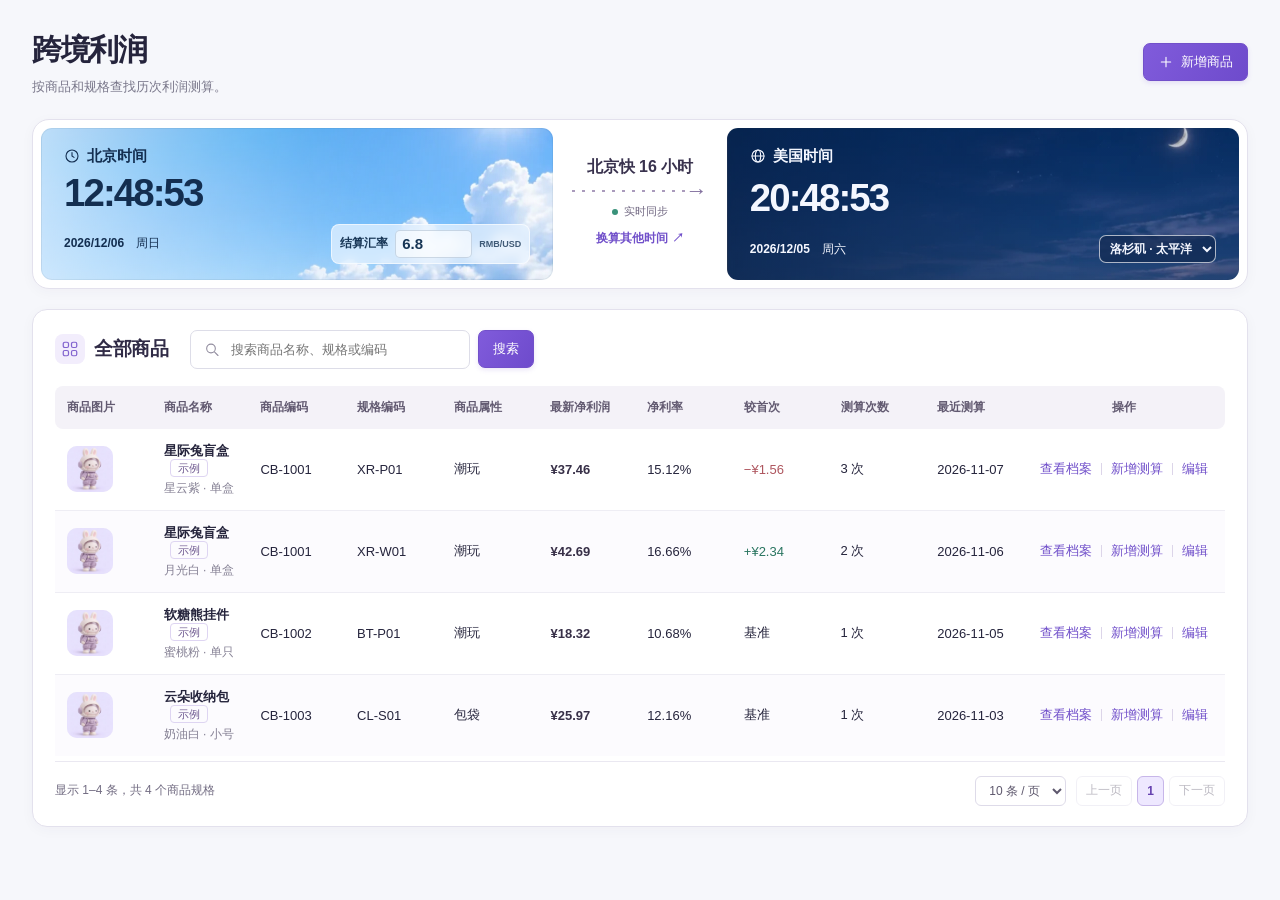
==== cross-border-profit.html @ 3730dce3 "Add cross-border profit workspace under AI operations tools" ====
<!doctype html>
<html lang="zh-CN"><head><meta charset="utf-8"><meta name="viewport" content="width=device-width,initial-scale=1"><title>跨境利润</title><style>
*{box-sizing:border-box}
body{margin:0;background:#f6f7fb;color:#25243c;font:15px "PingFang SC",Arial,sans-serif;-webkit-font-smoothing:antialiased}
h1,h2,h3,p{margin:0}
b,strong,.num,td{font-variant-numeric:tabular-nums}
button{font:inherit;color:inherit}
aside{position:absolute;left:0;top:0;bottom:0;width:204px;border-right:1px solid #e1e3ef;background:linear-gradient(178deg,#fff 50%,#f8f6ff 100%);display:flex;flex-direction:column;padding:30px 16px}
.brand{display:flex;align-items:center;gap:9px;font-size:24px;font-weight:750;letter-spacing:-1px;padding:0 10px}
.star{font-size:35px;line-height:1;color:#805ae9}
.work{margin:12px 12px 42px;color:#77768a;font-size:13px}
.nav{padding:13px 12px;border-radius:8px;display:flex;gap:11px;align-items:center;color:#68677d;margin-bottom:6px}
.active{background:#efebff;color:#6b4dc6;font-weight:600}
.sidefoot{margin-top:auto;padding:14px 10px 0;border-top:1px solid #e3e2ef;font-size:12px;color:#77768a;display:flex;gap:8px;align-items:center}
.i{width:19px;height:19px;fill:none;stroke:currentColor;stroke-width:1.65;stroke-linecap:round;stroke-linejoin:round;flex:none}
.shell{margin-left:204px}
.bar{height:66px;display:flex;align-items:center;justify-content:space-between;background:#fff;border-bottom:1px solid #e4e5ef;padding:0 32px;font-size:13px;color:#737188}
.crumb,.inline,.actions,.section,.market{display:flex;align-items:center;gap:10px}
.crumb .i{width:12px}
.market{color:#605c74}
.market .i{width:16px}
main{padding:28px 32px 32px}
.pagehead{display:flex;align-items:center;justify-content:space-between;margin-bottom:23px}
h1{font-size:30px;letter-spacing:-1.4px;line-height:1.45}
h2{font-size:19px;letter-spacing:-.5px}
h3{font-size:15px}
.sub,.muted{color:#79778a;font-size:13px}
.sub{margin-top:6px}
.btn{background:#fff;border:1px solid #dfdeea;border-radius:7px;padding:9px 14px;font-size:13px;font-weight:550;display:inline-flex;align-items:center;justify-content:center;gap:7px;white-space:nowrap}
.btn.p{background:#7453d6;border-color:#7453d6;color:white}
.btn .i{width:16px;height:16px}
.panel{background:white;border:1px solid #e1e2ed;border-radius:13px;padding:20px 22px;margin-bottom:16px}
.section{justify-content:space-between;margin-bottom:17px}
.section h2 .i{color:#8264cf;width:18px;height:18px}
.section h2{display:flex;align-items:center;gap:9px}
.split{display:grid;grid-template-columns:minmax(0,1.65fr) minmax(0,1fr);gap:18px;align-items:start}
.fields{display:grid;grid-template-columns:repeat(3,minmax(0,1fr));gap:13px 14px}
.fields.two{grid-template-columns:repeat(2,minmax(0,1fr))}
.field label{display:block;font-size:12px;color:#706c80;margin-bottom:5px}
.input{height:35px;background:#fff;border:1px solid #dbdce8;border-radius:6px;display:flex;justify-content:space-between;align-items:center;padding:0 10px;font-size:13px;color:#323045}
.input em{font-size:11px;font-style:normal;color:#898599}
.field.focus .input{border:1.5px solid #9367e7;background:#fbf9ff}
.input .i{width:12px}
.hint{font-size:12px;color:#777286;line-height:1.6}
.ribbon{background:#f4f1ff;border-radius:7px;padding:10px 12px;margin-top:14px;display:flex;align-items:center;justify-content:space-between;gap:8px;color:#5c4b8d;font-size:12px}
.link{color:#6d4bc2;font-weight:550}
.hero{background:linear-gradient(110deg,#eee9fe,#f8f6ff 78%);border:1px solid #e3dbfb;border-radius:13px;padding:21px 23px}
.hero .num{font-size:39px;letter-spacing:-1.8px;font-weight:650;color:#4b3775;margin:6px 0}
.hero small{color:#6d627d}
.row{display:flex;justify-content:space-between;align-items:center;font-size:13px;padding:7px 0;gap:10px}
.row span:first-child{color:#716d83}
.hr{height:1px;background:#e7e5ee;margin:9px 0}
.tag{display:inline-block;padding:3px 8px;border-radius:5px;background:#f1edff;font-size:11px;color:#7556b7;font-weight:550}
.pos{color:#28745f}
.neg{color:#ae555e}
.wide{width:100%;margin-top:15px}
.cards{display:grid;grid-template-columns:repeat(4,1fr);border:1px solid #dedfea;border-radius:12px;background:white;margin-bottom:18px;padding:18px 3px}
.metric{padding:0 20px;border-right:1px solid #e7e6ee}
.metric:last-child{border:0}
.metric small{color:#706e83}
.metric b{display:block;font-size:27px;line-height:1.45;letter-spacing:-1px}
.metric span{display:block;font-size:12px;color:#858096}
.thumb{width:58px;height:58px;border-radius:10px;object-fit:cover}
.cover{width:178px;height:150px;object-fit:cover;object-position:50% 47%;border-radius:10px}
.identity{display:flex;align-items:center;gap:14px}
.strip{background:linear-gradient(108deg,#ede7fc,#f7f5ff 70%);border:1px solid #e3dcf3;border-radius:13px;padding:16px;display:flex;gap:24px;align-items:center;margin-bottom:20px}
.strip h2{font-size:25px;margin:6px 0}
.strip .stat{margin-left:auto;display:flex;align-items:center;gap:32px;padding-right:24px}
.strip .stat b{font-size:27px;display:block;margin-top:4px}
.strip .stat small{color:#766c85}
.search{border:1px solid #dddde8;background:#fff;border-radius:7px;padding:9px 13px;display:flex;gap:9px;align-items:center;color:#928d9f;font-size:13px;min-width:310px}
.search .i{width:16px}
.table{width:100%;border-collapse:collapse;text-align:left;font-size:13px}
.table th{font-size:12px;color:#79758a;font-weight:550;background:#f6f6fa}
.table th,.table td{padding:12px 10px;white-space:nowrap}
.table td{border-bottom:1px solid #eeedf4}
.table tr:last-child td{border:0}
.table td small{display:block;font-size:11px;color:#858094;margin-top:3px}
.table .selected{background:#fbf9ff}
.between{display:flex;justify-content:space-between;align-items:center}
.small-icon{border-radius:7px;background:#eee9fb;color:#7b64b0;display:flex;align-items:center;justify-content:center;width:34px;height:34px}
.chartwrap{position:relative}
.trendsvg{display:block;width:100%;height:145px}
.flat{padding:13px 0;border-bottom:1px solid #ecebf2;font-size:13px;display:flex;justify-content:space-between;align-items:center}
.flat:last-child{border:0}
.mini th,.mini td{padding:9px 7px;text-align:right}
.mini th:first-child,.mini td:first-child{text-align:left}
.costs{display:flex;gap:10px;align-items:center;margin-top:15px}
.costs b{font-size:19px}
.quote{margin-top:14px;color:#736e82;font-size:12px;line-height:1.7}
.tot{font-size:15px;color:#6247a0;font-weight:650}
.twocol{display:grid;grid-template-columns:1fr 1fr;gap:22px}
.twocol>div+div{border-left:1px solid #e8e7f1;padding-left:21px}
.line{display:flex;gap:10px;align-items:center}
.line .i{width:14px}
.footline{margin-top:12px;font-size:12px;color:#837d91}
.record{color:#6d4ac2;font-weight:600}
.titlemeta{font-size:13px;color:#777286;line-height:1.6}
.num{font-family:Arial,"PingFang SC",sans-serif}

:root{--purple:#7150ca;--line:#e3e2ed}body{min-height:100vh}aside{position:fixed;z-index:2}.nav{border:0;text-align:left;background:transparent}.nav.active{background:#efebff}.nav,.btn,.link,summary,select{cursor:pointer}button:focus-visible,a:focus-visible,summary:focus-visible,input:focus-visible,select:focus-visible{outline:3px solid #baa2f0;outline-offset:2px}.btn:hover,.nav:hover{filter:brightness(.97)}.btn:disabled{opacity:.55;cursor:default}.link{background:transparent;border:0;padding:3px 0;font:inherit;color:var(--purple);text-align:left}.link:hover{text-decoration:underline}.focusring{border-color:#9273de!important}.ribbon{flex-wrap:wrap}.ribbon .actions{gap:12px}.input{padding:0 9px;min-width:0}.input input,.input select,.search input{display:block;background:transparent;border:none;font:inherit;color:inherit;outline:none!important;width:100%;min-width:0}.input input,.input select{height:100%}.input:focus-within,.search:focus-within{border-color:#8b66d6;box-shadow:0 0 0 2px #ede6fb}.input em{white-space:nowrap}.input input[type=number]{appearance:textfield}.input input::-webkit-inner-spin-button{appearance:none}.input.readonly{background:#f6f5fa}.field label{font-weight:500}.fields{row-gap:15px}.search{min-width:280px}.search input{color:#302d45}.hero .num{overflow-wrap:anywhere}.tablewrap{overflow:auto}.chip{font-size:11px;padding:2px 7px;border:1px solid #ded5f2;color:#705b91;border-radius:4px;margin-left:6px}.changed{color:#7650bf;font-size:12px}.caps{margin:12px 0 6px;font-size:13px;color:#686476;font-weight:650}.cardfoot{margin:14px 0 0}.error{color:#ad4252}.good{color:#28745f}.searchline{display:flex;align-items:center;gap:8px}.empty{text-align:center;padding:36px 10px;color:#837e91}.right{position:sticky;top:14px}.pricehero{margin-bottom:15px}.strip .plaincover,.fallback{width:130px;height:126px;display:grid;place-items:center;color:#8062bf;background:#ebe6fa;border-radius:9px}.fallback .i{width:52px;height:52px}.strip .cover{width:154px;height:136px}.thumb.fallback{width:55px;height:55px}.thumb.fallback .i{width:28px;height:28px}.metric b{overflow-wrap:anywhere}.marg{margin-top:10px}.details{margin-top:10px}.details summary{font-size:13px;font-weight:600;padding:8px 0}.details[open] summary{margin-bottom:5px}.pair{font-size:12px;color:#817c90}.notice{padding:10px 12px;background:#fff7ed;border-radius:6px;font-size:12px;color:#885a26;margin:8px 0}.hero .tag{background:#e7dff7}.history-change{white-space:normal!important;max-width:260px;line-height:1.6}.meta{font-size:12px;color:#7a7489}.breakval{overflow-wrap:anywhere;min-width:0}.row b{text-align:right}.split>div{min-width:0}.identity,.pagehead>div{min-width:0}.identity h1,h2{overflow-wrap:anywhere}.cover{object-position:50% 52%}.section .hint{text-align:right}#toast{position:fixed;z-index:8;bottom:24px;left:50%;transform:translateX(-50%);background:#322b46;color:white;padding:11px 18px;border-radius:8px;max-width:90vw;box-shadow:0 4px 18px #30244120}#toast:empty{display:none}dialog{border:1px solid var(--line);border-radius:14px;padding:24px;max-width:min(580px,94vw);width:580px;color:inherit}dialog::backdrop{background:#29243651}.clocks{display:grid;grid-template-columns:1fr 1fr;gap:10px}.clocks article{padding:15px;background:#f5f1ff;border-radius:8px}.clocks strong{display:block;font-size:21px;margin:6px 0}.timeinput{width:100%;padding:8px;border:1px solid var(--line);border-radius:6px;margin:6px 0;color:inherit;font:inherit}.nowrap{white-space:nowrap}.wide{white-space:normal}.hr{flex:none}.listnote{margin-bottom:6px}.strip .link{margin-top:10px}.stack{display:grid;gap:8px}.table small{white-space:normal}.compare th,.compare td{text-align:right}.compare th:first-child,.compare td:first-child{text-align:left}.compare td{font-size:12px}.table .rowname{white-space:normal;max-width:210px}.graph{overflow-x:auto}.graph svg{width:100%;height:156px;display:block}.toolbar{display:flex;align-items:center;justify-content:space-between;gap:8px}.mutedbtn{background:none;border:0;color:#766b8f;font:inherit;cursor:pointer}.refdesc{font-size:12px;color:#726c80;margin:10px 0}.error:empty,.footline:empty{display:none}
@media(max-width:1150px){aside{width:175px}.shell{margin-left:175px}main{padding:24px 20px}.bar{padding:0 20px}.split{grid-template-columns:minmax(0,1.4fr) minmax(0,1fr)}.panel{padding:16px}.strip .stat{gap:16px;padding-right:3px}.table th,.table td{padding:10px 8px}}
@media(max-width:900px){aside{width:auto;position:static;flex-direction:row;align-items:center;padding:7px 15px;border-right:0;border-bottom:1px solid var(--line);background:white}.brand{font-size:18px;padding:0 8px 0 0}.star{font-size:25px}.work,.sidefoot{display:none}.nav{font-size:13px;margin:0;padding:8px}.shell{margin:0}.bar{height:42px}.split{grid-template-columns:1.3fr 1fr}.strip .stat{gap:14px}.right{position:static}.fields{grid-template-columns:repeat(2,minmax(0,1fr))}.twocol{grid-template-columns:1fr;gap:5px}.twocol>div+div{border:0;padding:0}}
@media(max-width:680px){main{padding:16px 12px}.bar{padding:0 12px}.market{font-size:11px}.pagehead{align-items:flex-start;gap:10px;flex-wrap:wrap;margin-bottom:14px}h1{font-size:24px}h2{font-size:16px}.split{display:flex;flex-direction:column;gap:0}.split>div{width:100%}.panel,.hero{padding:15px}.cards{grid-template-columns:1fr 1fr;row-gap:12px}.metric:nth-child(2){border:0}.metric{padding:0 12px}.metric b{font-size:22px}.strip{padding:12px;gap:10px;flex-wrap:wrap}.strip .cover,.strip .fallback{width:80px;height:80px}.strip .stat{margin:0 0 0 auto;gap:10px}.strip .stat b{font-size:18px}.section{flex-wrap:wrap}.search{min-width:0;width:100%}.actions{flex-wrap:wrap}.clocks{grid-template-columns:1fr}.crumb{font-size:11px;gap:4px}.tablewrap{max-width:100%}.thumb{width:46px;height:46px}.tag{font-size:10px}.section .hint{text-align:left}.twocol{gap:9px}.panel{margin-bottom:12px}.right{margin-top:3px}.hero .num{font-size:33px}}
.archive-clocks{margin:0 0 20px}
.clock-band{display:grid;grid-template-columns:minmax(0,1fr) clamp(136px,12vw,198px) minmax(0,1fr);align-items:stretch;gap:10px}
.city-clock{color:#132e50;background-color:#b9daf4;background-image:linear-gradient(95deg,#eaf5ffce 0%,#eaf5ff45 60%,transparent 100%),var(--scene);background-position:center 62%;background-size:cover;border-radius:14px;min-width:0;min-height:150px;padding:19px 23px 16px;display:flex;flex-direction:column;justify-content:space-between;box-shadow:inset 0 0 0 1px #24364d12}
.city-clock[data-phase="dusk"]{background-image:linear-gradient(95deg,#fff2e3cf,#fff2e335 70%),var(--scene)}
.city-clock[data-phase="night"]{color:#f4f7ff;background-color:#102a50;background-image:linear-gradient(95deg,#091d41aa,#0b22493d 72%),var(--scene)}
.city-title{display:flex;align-items:center;gap:7px;font-size:15px;font-weight:650}.city-title .i{width:16px;height:16px}.city-hour{font:650 clamp(35px,3vw,52px)/1.1 Arial,sans-serif;font-variant-numeric:tabular-nums;letter-spacing:-1.9px;margin:6px 0 10px}
.city-foot{display:flex;align-items:center;justify-content:space-between;gap:6px;min-height:29px;flex-wrap:wrap}.city-date{font-size:12px;font-weight:550}.zone-offset{font-size:11px;font-weight:650;border:1px solid currentColor;border-radius:16px;padding:3px 9px;opacity:.85}
.zone-select{color:inherit;border:1px solid #ffffffa6;border-radius:7px;padding:5px 6px;font-size:12px;font-weight:600;max-width:100%;background:#ffffff87;cursor:pointer}.city-clock[data-phase="night"] .zone-select{background:#132a52b8}.zone-select option{background:#fff;color:#24223a}
.clock-link{display:flex;flex-direction:column;align-items:center;justify-content:center;gap:8px;color:#39324e;text-align:center}
.clock-link strong{font-size:16px}.clock-line{width:88%;display:flex;align-items:center;color:#82709e}.clock-line:before{content:'';display:block;flex:1;height:2px;background:repeating-linear-gradient(90deg,#aa9bbc 0 3px,transparent 3px 10px)}.clock-line span{line-height:10px;font-size:22px}
.clock-status{font-size:11px;color:#706781;display:inline-flex;align-items:center;gap:6px}.clock-status:before{content:'';width:6px;height:6px;background:#39927a;border-radius:50%}.clock-status.custom:before{background:#9572c5}
.clock-toggle{font-size:12px;font-weight:600;padding:3px 4px}.clock-edit{margin-top:10px;padding:15px 18px;border:1px solid var(--line);border-radius:11px;background:white}.clock-edit[hidden],.clock-edit [hidden]{display:none}.clock-fields{display:flex;align-items:flex-end;gap:16px;flex-wrap:wrap}.clock-fields label{flex:1;min-width:180px;margin:0;font-size:12px;color:#635d72}.clock-fields .timeinput{margin-bottom:0}.clock-edit .error:not(:empty){margin-top:10px;font-size:13px}
@media(max-width:750px){.clock-band{grid-template-columns:minmax(0,1fr) minmax(0,1fr);gap:8px}.clock-link{grid-column:1/-1;grid-row:2;flex-direction:row;flex-wrap:wrap;gap:12px;justify-content:center;padding:7px;background:#eeebf7;border-radius:8px}.clock-line{display:none}.clock-link strong{font-size:13px}.city-clock{padding:13px;min-height:155px}.city-foot{align-content:flex-end;gap:5px}.city-date{font-size:11px}.zone-select{font-size:11px}.city-hour{font-size:clamp(27px,5.5vw,38px);letter-spacing:-1px}.city-title{font-size:13px}.clock-fields{gap:10px}.clock-fields label{min-width:150px}}
@media(max-width:450px){.city-foot{align-items:flex-start;flex-direction:column}.city-clock{padding:12px 10px}.city-foot{min-height:43px}.clock-status{font-size:10px}.clock-link{gap:8px}.clock-edit{padding:12px}}

.city-clock[data-phase="morning"]{--scene:url("[data-uri]")}
.city-clock[data-phase="noon"]{--scene:url("[data-uri]")}
.city-clock[data-phase="dusk"]{--scene:url("[data-uri]")}
.city-clock[data-phase="night"]{--scene:url("[data-uri]")}
.catalog-table .thumb{display:flex;width:48px;height:48px;object-fit:cover;border-radius:9px}.catalog-table .thumb.fallback .i{width:22px;height:22px}.catalog-table .rowname strong{font-weight:600}.catalog-table td{vertical-align:middle}.catalog-table tbody tr:hover{background:#fbfaff}.pager{display:flex;align-items:center;justify-content:space-between;flex-wrap:wrap;gap:10px;margin-top:15px;padding-top:13px;border-top:1px solid #eae8f1;font-size:12px;color:#736d83}.pager nav{display:flex;align-items:center;flex-wrap:wrap;gap:5px}.page-btn,.pager select{min-height:30px;padding:4px 9px;background:white;border:1px solid #dedbe9;border-radius:6px;font:inherit;color:#5e586d;cursor:pointer}.page-btn[aria-current]{background:#eee8ff;border-color:#c7b6e9;color:#6541af;font-weight:700}.page-btn:disabled{opacity:.4;cursor:default}.pager select{margin-right:5px}
.product-upload{display:flex;align-items:center;gap:14px;margin-top:17px}.photo-picker{position:relative;display:inline-block;color:#704dbb;font-size:12px;font-weight:550;cursor:pointer}.photo-picker input{width:1px;height:1px;opacity:0;position:absolute;overflow:hidden}.photo-picker:focus-within{outline:2px solid #9574d5;outline-offset:2px}.profile-meta{display:flex;align-items:center;gap:12px;flex-wrap:wrap}
.pagehead .heading-left{display:flex;align-items:center;gap:14px}.heading-left .btn{flex:none}.heading-left .btn:before{content:'←';font-size:16px}.metric b>span{font-size:inherit;color:inherit}.metric b>.pos{color:#28745f}.metric b>.neg{color:#ae555e}
.trend-layout{display:grid;grid-template-columns:minmax(0,1fr) minmax(180px,218px);gap:22px;align-items:stretch}.trend-plot{min-width:0;overflow-x:auto}.trend-plot svg{display:block;font-family:Arial,"PingFang SC",sans-serif}.trend-grid{stroke:#e5e2ed;stroke-dasharray:4 5}.axis-label{fill:#878193;font-size:11px}.value-label,.tick-label{text-anchor:middle}.value-label{fill:#584271;font-size:13px;font-weight:600}.tick-label{font-size:12px;fill:#52495f}.trend-plot [data-point]{cursor:pointer;outline:none}.trend-plot [data-point]:focus-visible .dot{stroke:#462b77;stroke-width:3}.trend-plot .halo{fill:transparent}.trend-plot .dot{fill:white;stroke:#835bd1;stroke-width:2}.trend-plot [aria-pressed=true] .halo,.trend-plot g:focus .halo{fill:#dacbf6}.trend-plot [aria-pressed=true] .dot{fill:#7955c5}.trend-selection{background:linear-gradient(130deg,#f3edfc,#faf9fd);border:1px solid #e7e0f1;border-radius:10px;padding:15px 17px}.trend-selection>strong,.trend-selection>small{display:block}.trend-selection>strong{font:650 29px/1.4 Arial;color:#493662;font-variant-numeric:tabular-nums}.trend-selection>small,.trend-kicker{font-size:12px;color:#756984}.trend-selection>small{margin-bottom:8px}.trend-selection .row{padding:4px 0}.trend-selection .link{font-size:12px;margin-top:5px}
@media(max-width:760px){.trend-layout{grid-template-columns:minmax(0,1fr)}.trend-selection{display:flex;align-items:center;gap:8px 14px;flex-wrap:wrap}.trend-selection .row{gap:6px}.trend-selection>small,.trend-selection .link{margin:0}.trend-selection>strong{font-size:21px}.heading-left{flex-wrap:wrap}.pagehead .heading-left{gap:9px}.pager nav{row-gap:8px}}
.clock-fx{display:inline-flex;align-items:center;gap:7px;padding:5px 8px;border-radius:8px;background:#e9f4ffb8;border:1px solid #fff9;color:#173555;font-size:12px;font-weight:650;backdrop-filter:blur(5px)}.clock-fx input{width:77px;min-width:0;background:#ffffff9c;border:1px solid #8099b35c;border-radius:5px;padding:4px 6px;color:inherit;font:600 15px/1.2 Arial,sans-serif}.clock-fx small{font-size:9px;opacity:.8}.home-rate-use{margin:8px 0;font-size:12px;text-align:right}.catalog-search{display:flex;align-items:center;gap:8px}
@media(max-width:680px){.catalog-search{width:100%;min-width:0}.catalog-search .search{flex:1;min-width:0}.clock-fx{gap:4px;padding:3px 4px;font-size:10px}.clock-fx input{width:60px;font-size:12px}.clock-fx small{display:none}}

/* Shared surfaces and section hierarchy */
.panel,.cards,.hero{box-shadow:0 3px 14px rgba(43,32,78,.035)}
.panel{border-color:#e3e1ed;border-radius:15px}
.section h2{color:#302b46;font-weight:650}
.section h2 .i{box-sizing:content-box;padding:6px;background:#f2edfc;border-radius:8px}
.btn.p{background:linear-gradient(120deg,#805bdb,#6e4bcc);border-color:#7250ca;box-shadow:0 2px 5px #6e4bcc24}
.clock-band{padding:8px;background:white;border:1px solid #e3e1ed;border-radius:17px;box-shadow:0 3px 14px #34284809}
.clock-band .city-clock{border-radius:11px}
.catalog-table{table-layout:fixed;min-width:1100px;font-size:13px}
.catalog-table th,.catalog-table td{padding:13px 12px}
.catalog-table th{background:#f4f2f8;color:#625a71;font-weight:600;line-height:1.4}
.catalog-table th:first-child{border-radius:8px 0 0 8px}
.catalog-table th:last-child,.catalog-table td:last-child{text-align:center}
.catalog-table th:last-child{border-radius:0 8px 8px 0;width:203px}
.catalog-table .rowname{overflow-wrap:anywhere}
.catalog-table td:nth-child(3),.catalog-table td:nth-child(4){white-space:normal;overflow-wrap:anywhere}
.catalog-table td[data-label="最新净利润"]{font-weight:650;color:#383048}
.catalog-table tbody tr:nth-child(even){background:#fcfbfe}
.catalog-table tbody tr:hover,.catalog-table tbody tr:focus-within{background:#f8f5fd}
.catalog-table .thumb{width:46px;height:46px;border-radius:10px;box-shadow:inset 0 0 0 1px #6e56a512}
.catalog-table td small{font-size:12px;margin-top:4px}
.catalog-actions{display:inline-flex;align-items:center;gap:9px;white-space:nowrap}
.catalog-actions .link{font-size:13px;font-weight:550;line-height:1.5;padding:5px 0}
.catalog-actions .link+.link{position:relative;padding-left:10px}
.catalog-actions .link+.link:before{content:'';position:absolute;left:0;top:50%;height:12px;transform:translateY(-50%);border-left:1px solid #dcd5e9}
#listrows .pager{padding-top:14px;margin-top:5px}
@media(max-width:700px){
 .clock-band{padding:5px;gap:6px}
 .catalog-table{display:block;min-width:0}
 .catalog-table thead{position:absolute;clip-path:inset(50%);width:1px;height:1px;overflow:hidden}
 .catalog-table tbody{display:grid;gap:10px}
 .catalog-table tbody tr{display:grid;grid-template-columns:repeat(2,minmax(0,1fr));gap:6px 13px;padding:13px;border:1px solid #e9e5ef;border-radius:10px;align-items:start}
 .catalog-table td{display:block;border:0;padding:0;white-space:normal;overflow-wrap:anywhere}
 .catalog-table td:first-child{grid-area:1/1;width:46px}
 .catalog-table td:nth-child(2){grid-area:1/1/2/-1;padding-left:59px;align-self:center}
 .catalog-table td:nth-child(n+3):not(:last-child):before{content:attr(data-label);display:block;color:#80788d;font-size:11px;font-weight:400;margin-bottom:2px}
 .catalog-table td:last-child{align-self:end;justify-self:end}
 .catalog-actions{gap:7px}.catalog-actions .link{font-size:12px}.catalog-actions .link+.link{padding-left:8px}
 .catalog-table .rowname{max-width:none}
}
.panel>.section:has(#catalog-search){justify-content:flex-start;gap:22px;flex-wrap:wrap}
#basic-editor{width:min(480px,calc(100vw - 28px));padding:22px;border-color:#e4dfef;color:inherit;box-shadow:0 20px 70px #2d194633}
#basic-editor::backdrop{background:#28213355}
#basic-editor .modal-close{border:0;border-radius:6px;background:#f5f2f9;font-size:22px;line-height:29px;width:30px;cursor:pointer;color:#675d75}
.basic-photo{display:flex;align-items:center;gap:13px;margin-bottom:19px;padding:13px;background:#f8f6fc;border-radius:9px}
.basic-photo .photo-picker{margin-top:4px}.basic-footer{display:flex;justify-content:flex-end;gap:8px;margin-top:20px}
#basic-editor .error{font-size:13px;margin-top:10px}
@media(max-width:700px){.catalog-table td:last-child{grid-column:1/-1;justify-self:stretch}.panel>.section:has(#catalog-search){gap:10px}}
.basics-grid>.field:first-child{grid-column:1/-1}
.basics-grid{column-gap:18px;row-gap:14px}
#basic-editor{max-height:90vh;overflow-y:auto}
@media(max-width:380px){.fields.basics-grid{grid-template-columns:minmax(0,1fr)}}
</style></head><body><main id="app"></main><div id="toast" role="status"></div><script>(function(root){
  const cache = new Map();
  function local(timestamp, zone) {
    if (!cache.has(zone)) cache.set(zone, new Intl.DateTimeFormat('en-CA', {timeZone:zone,year:'numeric',month:'2-digit',day:'2-digit',hour:'2-digit',minute:'2-digit',second:'2-digit',hourCycle:'h23'}));
    const fields = Object.fromEntries(cache.get(zone).formatToParts(timestamp).map(part => [part.type,part.value]));
    return `${fields.year}-${fields.month}-${fields.day}T${fields.hour}:${fields.minute}:${fields.second}`;
  }
  function offset(timestamp,zone){return (Date.parse(local(timestamp,zone)+'Z')-Math.floor(timestamp/1000)*1000)/60000;}
  function resolve(value,zone){
    const normalized=value.length===16?value+':00':value;
    if(!/^\d{4}-\d{2}-\d{2}T\d{2}:\d{2}:\d{2}$/.test(normalized))return [];
    const naive=Date.parse(normalized+'Z');
    if(!Number.isFinite(naive))return [];
    const offsets=new Set([-48,-24,0,24,48].map(hours=>offset(naive+hours*3600000,zone)));
    return [...offsets].map(minutes=>naive-minutes*60000).filter(timestamp=>local(timestamp,zone)===normalized).sort((first,second)=>first-second);
  }
  function phase(timestamp,zone){
    const hour=Number(local(timestamp,zone).slice(11,13));
    if(hour<6||hour>=19)return 'night';
    if(hour<12)return 'morning';
    if(hour<17)return 'noon';
    return 'dusk';
  }
  root.TimeCore={local,offset,resolve,phase};
  if(typeof module!=='undefined')module.exports=root.TimeCore;
})(globalThis);
</script>
<script>(function (root) {
  const ranges = [[.05,.226],[.227,.311],[.312,.45],[.451,1],[1.001,3],[3.001,10]];
  const makeTiers = (rates, fees) => ranges.map(([min,max],index) => ({min,max,rate:rates[index],fee:fees[index]}));
  const RATES = {
    USPH: { name:'美国普货快线(TK)', mode:'max', tiers:makeTiers([97,97,97,102,102,102],[22,21,19,12,12,12]) },
    USFC: { name:'美国带电快线(TK)', mode:'max', tiers:makeTiers([102,102,102,107,107,107],[22,21,19,12,12,12]) },
    USMPPK: { name:'USMPPK美国', mode:'actual', tiers:makeTiers([111,111,111,108,108,108],[25,25,25,27,29,29]) },
    USTM: { name:'美国特敏专线', mode:'max', tiers:[[.05,.2,100,35],[.201,.45,100,35],[.451,.7,100,50],[.701,1,100,50],[1.001,2,100,49],[2.001,5,100,49],[5.001,10,100,49]].map(([min,max,rate,fee])=>({min,max,rate,fee})) }
  };
  const RULES = {'普货':'USPH','潮玩':'USPH','带电':'USFC','带磁':'USFC','毛绒':'USMPPK','洞洞包':'USMPPK','包袋':'USMPPK','液体':'USTM','未分类':'USPH'};
  const PACK = {'普货':[1.15,1.3],'潮玩':[1.25,1.4],'毛绒':[.75,1.2],'带电':[1.3,1.45],'包袋':[.95,1.15],'洞洞包':[1.05,1.2],'带磁':[1.2,1.3],'液体':[1.3,1.3]};
  const round2 = value => Math.round((value + Number.EPSILON)*100)/100;
  function quote(input) {
    for (const key of ['length','width','height','weight']) if (typeof input[key]!=='number'||!Number.isFinite(input[key])||input[key]<=0||input[key]>1e6) throw Error('长宽高与实重必须为有效正数。');
    let {length,width,height,weight}=input;
    if (input.naked) {
      const [sizeFactor,weightFactor]=PACK[input.attribute]||PACK['普货'];
      length=round2(length*sizeFactor);width=round2(width*sizeFactor);height=round2(height*sizeFactor);weight=round2(weight*weightFactor);
    }
    if (![length,width,height,weight].every(value=>value>0)) throw Error('包装换算后尺寸或重量为0，请检查输入。');
    let code=RULES[input.attribute]||'USPH';
    const hongKong=input.store==='香港店铺';
    if (hongKong&&code!=='USTM') code='USFC';
    const channel=RATES[code];
    const volumeWeight=round2(length*width*height/10000);
    const chargeWeight=round2(Math.max(channel.mode==='actual'?weight:Math.max(weight,volumeWeight),.05));
    const tier=channel.tiers.find(tier=>chargeWeight>=tier.min-1e-9&&chargeWeight<=tier.max+1e-9);
    if (!tier) throw Error(chargeWeight>10?'计费重超过10kg，需人工询价。':'未匹配到报价区间，需人工询价。');
    const extra=hongKong?1:0;
    return {code,name:channel.name,mode:channel.mode,length,width,height,weight,volumeWeight,chargeWeight,rate:tier.rate,fee:tier.fee,extra,cny:round2(chargeWeight*tier.rate+tier.fee+extra),naked:!!input.naked};
  }
  const api={quote,RATES,RULES,PACK,version:'2026.09.28-op',updatedAt:'2026-09-28'};
  root.FreightCore=api;
  if(typeof module!=='undefined')module.exports=api;
})(globalThis);
</script>
<script>(function (root) {
  const FEES = [{key:'promotion',name:'推广费',rate:20},{key:'operation',name:'代运营',rate:10},{key:'platform',name:'平台佣金',rate:7},{key:'royalty',name:'版权费',rate:4},{key:'labor',name:'人工成本',rate:3},{key:'other',name:'其他费用',rate:2}];
  const DEFAULTS = {fx:6.8,multiplier:2.8,costRate:40,divisor:1.13,tax:25,...Object.fromEntries(FEES.map(fee=>[fee.key,fee.rate]))};
  function requireNumber(value,label,min=0,max=1e9) {
    if(typeof value!=='number'||!Number.isFinite(value)||value<min||value>max)throw Error(label+'填写无效');
    return value;
  }
  function recommend(chinaPrice,multiplier,fx) {
    requireNumber(chinaPrice,'国内组合价');requireNumber(multiplier,'售价倍率',0,1000);requireNumber(fx,'汇率',.000001);
    return chinaPrice*multiplier/fx;
  }
  function calculate(input) {
    for(const key of ['chinaPrice','logistics'])requireNumber(input[key],key);
    requireNumber(input.receipt,'最终实收',0,2e9);
    requireNumber(input.fx,'汇率',.000001);
    requireNumber(input.divisor,'去税系数',1);
    for(const key of ['costRate','tax',...FEES.map(fee=>fee.key)])requireNumber(input[key],key,0,100);
    if(!['RMB','USD'].includes(input.currency))throw Error('请选择物流币种');
    const grossUsd=input.receipt,grossRmb=grossUsd*input.fx;
    const revenueRmb=grossRmb/input.divisor,revenueUsd=revenueRmb/input.fx;
    const costRmb=input.chinaPrice*input.costRate/100,costUsd=costRmb/input.fx;
    const logisticsRmb=input.currency==='RMB'?input.logistics:input.logistics*input.fx;
    const logisticsUsd=logisticsRmb/input.fx;
    const fees=FEES.map(fee=>{
      const isRoyalty=fee.key==='royalty';
      return {...fee,rate:input[fee.key],basis:isRoyalty?'产品成本':'真实营业收入',usd:(isRoyalty?costUsd:revenueUsd)*input[fee.key]/100,rmb:(isRoyalty?costRmb:revenueRmb)*input[fee.key]/100};
    });
    const feeUsd=fees.reduce((sum,fee)=>sum+fee.usd,0);
    const pretaxUsd=revenueUsd-costUsd-logisticsUsd-feeUsd;
    const taxUsd=Math.max(0,pretaxUsd)*input.tax/100;
    const netUsd=pretaxUsd-taxUsd;
    return {grossUsd,grossRmb,revenueRmb,revenueUsd,costRmb,costUsd,logisticsRmb,logisticsUsd,fees,feeUsd,rateTotal:fees.filter(fee=>fee.key!=='royalty').reduce((sum,fee)=>sum+fee.rate,0),pretaxUsd,taxUsd,netUsd,netRmb:netUsd*input.fx,margin:revenueUsd>0?netUsd/revenueUsd:null};
  }
  const api={FEES,DEFAULTS,recommend,calculate};root.DailyCore=api;if(typeof module!=='undefined')module.exports=api;
})(globalThis);
</script><script>
const ico={box:'<path d="m3 7 9-5 9 5v10l-9 5-9-5zm0 0 9 5 9-5m-9 5v10M7 4.8l9 5"/>',clock:'<circle cx="12" cy="12" r="9"/><path d="M12 7v5l3 2"/>',db:'<ellipse cx="12" cy="5" rx="8" ry="3"/><path d="M4 5v14c0 4 16 4 16 0V5M4 12c0 4 16 4 16 0"/>',chev:'<path d="m8 10 4 4 4-4"/>',go:'<path d="m9 6 6 6-6 6"/>',search:'<circle cx="10.5" cy="10.5" r="6.5"/><path d="m16 16 5 5"/>',plus:'<path d="M12 5v14M5 12h14"/>',grid:'<rect x="3" y="3" width="7" height="7" rx="2"/><rect x="14" y="3" width="7" height="7" rx="2"/><rect x="3" y="14" width="7" height="7" rx="2"/><rect x="14" y="14" width="7" height="7" rx="2"/>',globe:'<circle cx="12" cy="12" r="9"/><ellipse cx="12" cy="12" rx="4" ry="9"/><path d="M3 12h18"/>',file:'<path d="M5 3h10l4 4v14H5zM14 3v6h5M9 13h6M9 17h6"/>',calc:'<rect x="5" y="2" width="14" height="20" rx="3"/><path d="M8 7h8M8 12h2m4 0h2m-8 5h2m4 0h2"/>',chart:'<path d="M3 4v16h18M6 14l5-4 4 2 6-7"/>',ship:'<rect x="2" y="6" width="12" height="10" rx="2"/><path d="M14 9h4l4 4v3h-8"/><circle cx="6" cy="17" r="2"/><circle cx="18" cy="17" r="2"/>',down:'<path d="M12 3v12m-5-5 5 5 5-5M4 16v5h16v-5"/>',sl:'<path d="M4 7h7m4 0h5M4 17h2m4 0h10"/><circle cx="13" cy="7" r="2"/><circle cx="8" cy="17" r="2"/>'};
const I=(k)=>'<svg class="i" viewBox="0 0 24 24">'+ico[k]+'</svg>';

const rabbit='[data-uri]';
'use strict';
const $ = id => document.getElementById(id);
const esc = value => String(value ?? '').replace(/[&<>"']/g, c => ({'&':'&amp;','<':'&lt;','>':'&gt;','"':'&quot;',"'":'&#39;'}[c]));
const clone = value => JSON.parse(JSON.stringify(value));
const last = array => array[array.length-1];
const yuan = v => money(v,'¥');
const usd = v => money(v,'$');
function money(v,unit){return v==null?'—':(v<0?'−':'')+unit+Math.abs(v).toLocaleString('zh-CN',{minimumFractionDigits:2,maximumFractionDigits:2});}
const pct = v => v==null?'不适用':(100*v).toFixed(2)+'%';
const pp = (a,b)=>a==null||b==null?'—':signed((a-b)*100,'',' 个百分点');
function signed(n,unit='¥',suffix=''){return (Math.abs(n)<0.0000001?'':n>0?'+':'−')+unit+Math.abs(n).toFixed(2)+suffix;}
const color = n => n>0.000001?'pos':n<-.000001?'neg':'';
const delta = (a,b,unit='¥')=>'<span class="'+color(a-b)+'">'+signed(a-b,unit)+'</span>';
const date = t => new Date(t).toLocaleString('sv-SE',{hour12:false}).slice(0,16);
const tag = s=>'<span class="tag">'+esc(s)+'</span>';
const action = (s,cmd,arg='',primary=false,icon='')=>'<button type="button" class="btn '+(primary?'p':'')+'" data-action="'+cmd+'" data-arg="'+esc(arg)+'">'+(icon?I(icon):'')+esc(s)+'</button>';
const link = (s,cmd,arg='')=>'<button type="button" class="link" data-action="'+cmd+'" data-arg="'+esc(arg)+'">'+esc(s)+'</button>';
const sect=(name,icon,extra='')=>'<div class="section"><h2>'+I(icon)+esc(name)+'</h2>'+extra+'</div>';
const panel=html=>'<section class="panel">'+html+'</section>';
const row=(k,v)=>'<div class="row"><span>'+esc(k)+'</span><b class="breakval">'+v+'</b></div>';
const heading=(t,sub,buttons='',back='')=>'<div class="pagehead"><div class="heading-left">'+back+'<div><h1>'+esc(t)+'</h1><p class="sub">'+esc(sub)+'</p></div></div>'+(buttons?'<div class="actions">'+buttons+'</div>':'')+'</div>';
function table(headers,rows,cl=''){return '<div class="tablewrap"><table class="table '+cl+'"><thead><tr>'+headers.map(t=>'<th scope="col">'+esc(t)+'</th>').join('')+'</tr></thead><tbody>'+rows.map(r=>'<tr>'+r.map((c,i)=>'<td'+(cl==='catalog-table'?' data-label="'+esc(headers[i])+'"':'')+'>'+c+'</td>').join('')+'</tr>').join('')+'</tbody></table></div>';}
const defaults=DailyCore.DEFAULTS, fees=DailyCore.FEES;
const identityKeys=['name','spec','specCode','productCode'];
const shipKeys=['store','attribute','packType','length','width','height','weight'];
const labels={name:'商品名称',spec:'商品规格',specCode:'规格编码',productCode:'商品编码',store:'发货店铺',attribute:'商品属性',packType:'尺寸类型',length:'长',width:'宽',height:'高',weight:'实重',chinaPrice:'中国组合价',costRate:'成本比例',salePrice:'美区商品售价',buyerShipping:'买家支付运费',receipt:'最终含税实收',logistics:'实际物流成本',currency:'物流币种',fx:'结算汇率',referenceChina:'参考国内组合价',multiplier:'参考售价倍率',divisor:'去税除数',tax:'所得税率',...Object.fromEntries(fees.map(f=>[f.key,f.name]))};
const units={length:'cm',width:'cm',height:'cm',weight:'kg',chinaPrice:'RMB',referenceChina:'RMB',salePrice:'USD',receipt:'USD',buyerShipping:'USD',costRate:'%',fx:'RMB/USD',multiplier:'倍',tax:'%',...Object.fromEntries(fees.map(f=>[f.key,'%']))};
const options={store:['广州店铺','香港店铺'],attribute:Object.keys(FreightCore.RULES),packType:['包裹尺寸','裸货尺寸'],currency:['RMB','USD']};
const payKeys=['chinaPrice','costRate','salePrice','buyerShipping','receipt','logistics','currency','fx'];
const rateKeys=['divisor','tax',...fees.map(f=>f.key)];
const ratePreference='chaoren-profit.settlement-fx.v1';
function preferredRate(){
 try{return num({fx:localStorage.getItem(ratePreference)},'fx');}
 catch{return defaults.fx;}
}
function bindRateInput(){
 const input=$('home-fx');
 input.onchange=()=>{
  try{const v=num({fx:input.value},'fx');localStorage.setItem(ratePreference,String(v));input.value=String(v);toast('新建商品的结算汇率已设为 '+v+' RMB/USD');}
  catch{const invalid=!input.validity.valid||!input.value;input.value=String(preferredRate());toast(invalid?'汇率须在 0.000001 与 1000000000 之间，已恢复上次有效值。':'汇率保存失败，请检查浏览器本地存储权限。');}
 };
 input.onkeydown=e=>{if(e.key==='Enter'){e.preventDefault();input.blur();}};
}
function fresh(){return {...defaults,name:'',spec:'',specCode:'',productCode:'',store:'广州店铺',attribute:'潮玩',packType:'包裹尺寸',length:'',width:'',height:'',weight:'',referenceChina:'',chinaPrice:'',salePrice:'',receipt:'',buyerShipping:0,logistics:'',currency:'RMB'};}
function range(k){if(k==='multiplier')return [0,1000];if(k==='divisor')return [1,1e9];if(k==='fx')return [.000001,1e9];if(k==='receipt')return [0,2e9];if(units[k]==='%')return [0,100];if(['length','width','height','weight'].includes(k))return [.000001,1e6];return [0,1e9];}
function num(f,k){const [min,max]=range(k),v=Number(f[k]);if(f[k]===''||f[k]==null||!Number.isFinite(v)||v<min||v>max)throw Error('请填写有效的'+labels[k]+'。');return v;}
function calc(f){
 const input=Object.fromEntries([...Object.keys(defaults),'chinaPrice','salePrice','receipt','buyerShipping','logistics'].map(k=>[k,num(f,k)]));
 if(Math.abs(input.salePrice+input.buyerShipping-input.receipt)>Math.max(1e-8,input.receipt*1e-12))throw Error('最终含税实收须等于商品售价加买家运费。');
 return DailyCore.calculate({...input,currency:f.currency});
}
function ref(f){return Number(DailyCore.recommend(num(f,'referenceChina'),num(f,'multiplier'),num(f,'fx')).toFixed(2));}
const sig=f=>JSON.stringify(shipKeys.map(k=>String(f[k])));
function quote(f){return {...FreightCore.quote({...Object.fromEntries(['length','width','height','weight'].map(k=>[k,num(f,k)])),attribute:f.attribute,store:f.store,naked:f.packType==='裸货尺寸'}),signature:sig(f)};}
const basicFields=['name','spec','attribute','productCode','specCode'];
function productAttribute(p){
 const value=p.attribute??last(p.records)?.fields?.attribute;
 return options.attribute.includes(value)?value:'未分类';
}
function identity(f){return Object.fromEntries(identityKeys.map(k=>[k,String(f[k]).trim()]));}
function key(f){return JSON.stringify(['name','specCode','productCode'].map(k=>String(f[k]).trim()));}
const metaText=p=>p.spec+'　/　商品属性 '+(p.records?productAttribute(p):(p.attribute||'未分类'))+'　/　规格编码 '+p.specCode+'　/　商品编码 '+p.productCode;
function formatValue(k,f){const v=f[k];if(v==null||v==='')return '未填写';const unit=k==='logistics'?f.currency:units[k];return String(v)+(unit?(unit==='%'?'':' ')+unit:'');}
function changes(a,b){return Object.keys(labels).filter(k=>!identityKeys.includes(k)&&String(a[k]??'')!==String(b[k]??'')).map(k=>labels[k]+' '+formatValue(k,a)+' → '+formatValue(k,b));}
function snap(f,q,adopt,t=Date.now()){let recommendation=null;try{recommendation=ref(f)}catch{}return {saved:t,fields:clone(f),quote:q?clone(q):null,adopted:adopt?clone(adopt):null,reference:recommendation,result:calc(f),rateTable:FreightCore.updatedAt};}
const sample=(name,spec,sc,pc,rates,days,extra={},photo=false)=>{
 const base={...fresh(),name,spec,specCode:sc,productCode:pc,referenceChina:100,chinaPrice:100,salePrice:41.18,receipt:41.18,length:20,width:15,height:10,weight:.2,logistics:50.1,...extra};
 const records=rates.map((costRate,i)=>{const f={...base,costRate},q=quote(f);return snap(f,q,q.cny===f.logistics?q:null,new Date('2026-11-'+days[i]+':00+08:00').getTime());});
 return {...identity(base),id:'demo-'+sc,identity:key(base),demo:true,photo,records};
};
function examples(){return [sample('星际兔盲盒','星云紫 · 单盒','XR-P01','CB-1001',[40,48,42],['01T09:30','04T15:10','07T10:20'],{},true),sample('星际兔盲盒','月光白 · 单盒','XR-W01','CB-1001',[43,40],['02T14:30','06T10:30'],{salePrice:42.58,receipt:42.58}),sample('软糖熊挂件','蜜桃粉 · 单只','BT-P01','CB-1002',[40],['05T11:30'],{referenceChina:65,chinaPrice:65,salePrice:28.5,receipt:28.5,logistics:48}),sample('云朵收纳包','奶油白 · 小号','CL-S01','CB-1003',[40],['03T15:30'],{referenceChina:80,chinaPrice:80,salePrice:35.5,receipt:35.5,attribute:'包袋',logistics:56})];}
let db,products=[],route='',draft=null,query='',busy=false,toastTimer;
function openDB(){return new Promise((resolve,reject)=>{
 const r=indexedDB.open('chaoren-profit-history-v1',1);
 r.onupgradeneeded=()=>{const s=r.result.createObjectStore('products',{keyPath:'id'});s.createIndex('identity','identity',{unique:true});examples().forEach(p=>s.add(p));};
 r.onsuccess=()=>resolve(r.result);r.onerror=()=>reject(r.error);
});}
function refresh(){return new Promise((resolve,reject)=>{const req=db.transaction('products').objectStore('products').getAll();req.onsuccess=()=>{products=req.result.sort((a,b)=>last(b.records).saved-last(a.records).saved);resolve()};req.onerror=()=>reject(req.error);});}
function persist(d,record){return new Promise((resolve,reject)=>{
 const tx=db.transaction('products','readwrite'),store=tx.objectStore('products');let failure='',id=d.productId;
 if(!id){id=crypto.randomUUID();const f=d.fields;store.add({...identity(f),identity:key(f),id,demo:false,attribute:f.attribute,photo:d.photo||false,records:[record]});}
 else {const r=store.get(id);r.onsuccess=()=>{const p=r.result;if(!p||p.records.length!==d.base){failure='该档案已有更新，请返回档案并基于最新记录重新测算。';tx.abort();return;}p.attribute=productAttribute(p);Object.assign(record.fields,identity(p));p.records.push(record);store.put(p);};}
 tx.oncomplete=()=>resolve(id);tx.onerror=()=>{};tx.onabort=()=>reject(Error(failure||(tx.error?.name==='ConstraintError'?'相同商品和编码已建档，请从商品列表进入档案追加测算。':'保存失败，请检查浏览器本地存储权限与空间。')));
});}
const product=id=>products.find(p=>p.id===id);
function toast(text){$('toast').textContent=text;clearTimeout(toastTimer);toastTimer=setTimeout(()=>$('toast').textContent='',4500);}
function cover(p){
 const src=typeof p.photo==='string'&&p.photo.startsWith('data:image/jpeg;base64,')?p.photo:(p.photo===true||p.demo)?rabbit:'';
 return src?'<img class="thumb" src="'+esc(src)+'" alt="'+esc(p.name)+'的商品图片">':'<span class="fallback thumb" role="img" aria-label="暂无商品图片">'+I('box')+'</span>';
}
function photoPicker(){
 return '<label class="photo-picker">选择商品图片<input type="file" data-photo accept="image/png,image/jpeg,image/webp"></label>';
}
async function readPhoto(file){
 if(!['image/jpeg','image/png','image/webp'].includes(file.type)||file.size>12*1024*1024)throw Error('请选择 12 MB 以内的 JPG、PNG 或 WebP 图片。');
 const url=URL.createObjectURL(file);try{
  const im=new Image();im.src=url;await im.decode();const scale=Math.min(1,600/Math.max(im.naturalWidth,im.naturalHeight)),c=document.createElement('canvas');
  c.width=Math.max(1,Math.round(im.naturalWidth*scale));c.height=Math.max(1,Math.round(im.naturalHeight*scale));const g=c.getContext('2d');g.fillStyle='#fff';g.fillRect(0,0,c.width,c.height);g.drawImage(im,0,0,c.width,c.height);return c.toDataURL('image/jpeg',.86);
 }finally{URL.revokeObjectURL(url);}
}
async function changePhoto(input){
 const file=input.files?.[0],d=draft;
 if(!file||!d)return;
 d.photoLoading=true;d.dirty=true;updateCalc();
 input.disabled=true;
 try{
  const photo=await readPhoto(file);
  if(d===draft){d.photo=photo;$('draft-photo').innerHTML=cover({name:d.fields.name,photo});}
 }catch(e){toast(e.message||'图片读取失败，请重新选择。');}
 finally{input.disabled=false;input.value='';if(d===draft){d.photoLoading=false;updateCalc();}}
}
function saveProductBasics(original,values,photo){
 return new Promise((resolve,reject)=>{
  const tx=db.transaction('products','readwrite'),store=tx.objectStore('products');
  let message='';
  const req=store.get(original.id);
  req.onsuccess=()=>{
   const current=req.result;
   if(!current||identityKeys.some(k=>current[k]!==original[k])||current.photo!==original.photo||productAttribute(current)!==productAttribute(original)){
    message='该商品资料已有更新，请关闭弹窗后重新编辑。';tx.abort();return;
   }
   store.put({...current,...values,identity:key(values),photo,basicsVersion:(current.basicsVersion||0)+1});
  };
  tx.oncomplete=resolve;
  tx.onabort=()=>reject(Error(message||(tx.error?.name==='ConstraintError'?'相同名称、商品编码和规格编码的商品已存在。':'保存失败，请检查浏览器本地存储后重试。')));
 });
}
function openBasics(id){
 const original=product(id);
 if(!original||$('basic-editor'))return;
 const dialog=document.createElement('dialog');
 dialog.id='basic-editor';dialog.setAttribute('aria-labelledby','basic-title');
 const inputs=basicFields.map(k=>{
  const id='basic-'+k;
  const control=k==='attribute'
   ?'<select id="'+id+'" name="'+k+'" required>'+options.attribute.map(v=>'<option'+(v===productAttribute(original)?' selected':'')+'>'+esc(v)+'</option>').join('')+'</select>'
   :'<input type="text" id="'+id+'" name="'+k+'" required maxlength="200" value="'+esc(original[k])+'">';
  return '<div class="field"><label for="'+id+'">'+esc(labels[k])+'</label><div class="input">'+control+'</div></div>';
 }).join('');
 dialog.innerHTML='<form><div class="section"><h2 id="basic-title">编辑商品基础信息</h2><button type="button" class="modal-close" aria-label="关闭">×</button></div><div class="basic-photo"><div class="basic-preview">'+cover(original)+'</div><div><h3>商品图片</h3><label class="photo-picker">选择图片<input type="file" accept="image/jpeg,image/png,image/webp"></label></div></div><div class="fields two basics-grid">'+inputs+'</div><p class="error" role="alert"></p><div class="basic-footer"><button type="button" class="btn cancel">取消</button><button type="submit" class="btn p">保存修改</button></div></form>';
 document.body.append(dialog);
 const form=dialog.querySelector('form'),error=form.querySelector('[role=alert]'),fileInput=form.querySelector('[type=file]'),save=form.querySelector('[type=submit]');
 let photo=original.photo,saving=false;
 dialog.onclose=()=>dialog.remove();
 dialog.oncancel=e=>{if(saving)e.preventDefault();};
 form.querySelectorAll('.cancel,.modal-close').forEach(button=>button.onclick=()=>{if(!saving)dialog.close();});
 fileInput.onchange=async()=>{
  const file=fileInput.files[0];if(!file)return;
  fileInput.disabled=true;save.disabled=true;error.textContent='';
  try{
   photo=await readPhoto(file);
   form.querySelector('.basic-preview').innerHTML=cover({name:form.elements.name.value,photo});
  }catch(e){error.textContent=e.message||'图片读取失败。';}
  finally{fileInput.value='';fileInput.disabled=false;save.disabled=false;}
 };
 form.onsubmit=async event=>{
  event.preventDefault();if(saving||save.disabled)return;
  const values={...identity(Object.fromEntries(new FormData(form))),attribute:form.elements.attribute.value};
  const missing=identityKeys.find(k=>!values[k]);
  if(missing){error.textContent='请填写'+labels[missing]+'。';form.elements[missing].focus();return;}
  saving=true;for(const field of form.elements)field.disabled=true;error.textContent='';
  try{
   await saveProductBasics(original,values,photo);
   await refresh();dialog.close();
   if(route==='list'){listRows();const trigger=Array.from(document.querySelectorAll('[data-action="editBasics"]')).find(b=>b.dataset.arg===id);(trigger||$('search'))?.focus({preventScroll:true});}
   toast('商品基础信息已保存');
  }catch(e){error.textContent=e.message;}
  finally{saving=false;for(const field of form.elements)field.disabled=false;}
 };
 dialog.showModal();form.elements.name.focus();
}
function go(next,skip=false){if(next===route)return;if(busy&&!skip)return;if(!skip&&draft?.dirty&&!confirm('离开后，本次尚未保存的修改将丢失。继续离开？'))return;draft=null;route=next;location.hash=next;render();scrollTo(0,0);}
window.addEventListener('hashchange',()=>{if(!db)return;const next=location.hash.slice(1)||'list';if(next===route)return;if(busy||(draft?.dirty&&!confirm('离开后，本次尚未保存的修改将丢失。继续离开？'))){history.replaceState(null,'','#'+route);return;}draft=null;route=next;render();scrollTo(0,0);});
window.addEventListener('beforeunload',event=>{if(draft?.dirty){event.preventDefault();event.returnValue='';}});
let catalogPage=1, pageSize=10;
function pageControls(total,pages){
 const start=(catalogPage-1)*pageSize+1, end=Math.min(total,catalogPage*pageSize);
 const button=(n,label,disabled=false)=>'<button type="button" class="page-btn" data-action="catalogPage" data-arg="'+n+'" '+(disabled?'disabled':'')+' '+(label===String(catalogPage)?'aria-current="page"':'')+'>'+label+'</button>';
 const indices=Array.from(new Set([1,pages,catalogPage-1,catalogPage,catalogPage+1])).filter(n=>n>=1&&n<=pages).sort((a,b)=>a-b);
 const numbers=indices.map((n,i)=>(i&&n-indices[i-1]>1?'<span aria-hidden="true">…</span>':'')+button(n,String(n))).join('');
 return '<footer class="pager"><span>'+(total?'显示 '+start+'–'+end+' 条，':'')+'共 '+total+' 个商品规格</span><nav aria-label="商品列表分页"><select id="page-size" aria-label="每页条数">'+[5,10,20,50].map(n=>'<option value="'+n+'" '+(pageSize===n?'selected':'')+'>'+n+' 条 / 页</option>').join('')+'</select>'+button(catalogPage-1,'上一页',catalogPage===1)+numbers+button(catalogPage+1,'下一页',catalogPage>=pages)+'</nav></footer>';
}
function listRows(){
 const q=query.trim().toLocaleLowerCase(),matches=products.filter(p=>identityKeys.some(k=>p[k].toLocaleLowerCase().includes(q)));
 const pages=Math.max(1,Math.ceil(matches.length/pageSize));catalogPage=Math.min(Math.max(catalogPage,1),pages);
 const visible=matches.slice((catalogPage-1)*pageSize,catalogPage*pageSize);
 const rows=visible.map(p=>{
  const records=p.records,latest=last(records),r=latest.result;
  return [cover(p),'<div class="rowname"><strong>'+esc(p.name)+'</strong>'+(p.demo?'<span class="chip">示例</span>':'')+'<small>'+esc(p.spec)+'</small></div>',esc(p.productCode),esc(p.specCode),esc(productAttribute(p)),yuan(r.netRmb),pct(r.margin),records.length===1?'基准':delta(r.netRmb,records[0].result.netRmb),records.length+' 次',date(latest.saved).slice(0,10),'<div class="catalog-actions">'+link('查看档案','profile',p.id)+link('新增测算','again',p.id)+link('编辑','editBasics',p.id)+'</div>'];
 });
 $('listrows').innerHTML=(rows.length?table(['商品图片','商品名称','商品编码','规格编码','商品属性','最新净利润','净利率','较首次','测算次数','最近测算','操作'],rows,'catalog-table'):'<div class="empty">没有匹配的商品。请更换关键词，或新增商品。</div>')+pageControls(matches.length,pages);
}
function listPage(){
 $('app').innerHTML=heading('跨境利润','按商品和规格查找历次利润测算。',action('新增商品','new','',true,'plus'))+panel(sect('全部商品','grid','<form class="catalog-search" id="catalog-search"><label class="search">'+I('search')+'<input id="search" type="search" aria-label="搜索商品" placeholder="搜索商品名称、规格或编码" value="'+esc(query)+'"></label><button type="submit" class="btn p">搜索</button></form>')+'<div id="listrows"></div>');listRows();
 $('catalog-search').onsubmit=event=>{event.preventDefault();query=$('search').value;catalogPage=1;listRows();};
}
let chartObserver;
function mountTrend(p){
 const plot=$('trend-plot'),detail=$('trend-selection'),a=p.records,values=a.map(s=>s.result.netRmb);
 let selected=a.length-1;
 function select(i){
  selected=i;
  const r=a[i].result;
  detail.innerHTML='<div class="trend-kicker">第 '+(i+1)+' 次测算'+(i===a.length-1?' · 最新':'')+'</div><strong>'+yuan(r.netRmb)+'</strong><small>'+esc(date(a[i].saved))+'</small>'+row('净利率',pct(r.margin))+row('较上次',i?delta(r.netRmb,a[i-1].result.netRmb):'首次基准')+link('查看本次明细 →','detail',p.id+'/'+(i+1));
  plot.querySelectorAll('[data-point]').forEach(el=>el.setAttribute('aria-pressed',String(Number(el.dataset.point)===i)));
 }
 function draw(){
  const w=Math.max(300,plot.clientWidth,Math.min(220,a.length-1)*72+88),height=218;
  const low=values.reduce((a,b)=>Math.min(a,b)),high=values.reduce((a,b)=>Math.max(a,b)),spread=Math.max(high-low,.05,high===low?Math.abs(high)*.08:0);
  const target=spread/3,power=10**Math.floor(Math.log10(target)),step=([1,2,2.5,5,10].find(x=>x*power>=target)||10)*power;
  const lo=Math.floor((low-spread*.06)/step)*step,hi=Math.ceil((high+spread*.06)/step)*step;
  const axisText=v=>v.toLocaleString('zh-CN',{maximumFractionDigits:Math.max(0,Math.min(4,1-Math.floor(Math.log10(step))))});
  const left=Math.max(54,Math.max(axisText(lo).length,axisText(hi).length)*7+16),right=62,top=28,bottom=159;
  const x=i=>a.length===1?(left+w-right)/2:left+25+(w-left-right-25)*i/(a.length-1);
  const y=v=>bottom-(bottom-top)*(v-lo)/(hi-lo);
  const points=values.map((v,i)=>x(i)+','+y(v)).join(' ');
  const grids=Array.from({length:Math.round((hi-lo)/step)+1},(_,i)=>{const v=lo+i*step,h=y(v);return '<path d="M'+left+' '+h+' H'+(w-20)+'" class="trend-grid"/><text x="'+(left-10)+'" y="'+(h+4)+'" text-anchor="end" class="axis-label">'+axisText(v)+'</text>';}).join('');
  const stride=Math.max(1,Math.ceil(a.length/Math.max(2,Math.floor((w-left-right)/105))));
  const hit=Math.min(110,(w-left-right-25)/Math.max(1,a.length-1));
  const dots=values.map((v,i)=>{const px=x(i),py=y(v),label=i===a.length-1||(i%stride===0&&(i===0||i<a.length-stride));
   return '<g tabindex="0" role="button" aria-label="第 '+(i+1)+' 次，净利润 '+yuan(v)+'" data-point="'+i+'"><title>'+date(a[i].saved)+' · '+yuan(v)+'</title><rect x="'+(px-hit/2)+'" width="'+hit+'" y="4" height="205" fill="transparent"/><circle class="halo" cx="'+px+'" cy="'+py+'" r="9"/><circle class="dot" cx="'+px+'" cy="'+py+'" r="4.5"/>'+(label?'<text class="value-label" x="'+px+'" y="'+(py-14)+'">'+yuan(v)+'</text><text class="tick-label" x="'+px+'" y="184">第 '+(i+1)+' 次</text><text class="axis-label" text-anchor="middle" x="'+px+'" y="202">'+date(a[i].saved).slice(5,10)+'</text>':'')+'</g>';
  }).join('');
  plot.innerHTML='<svg width="'+w+'" height="'+height+'" viewBox="0 0 '+w+' '+height+'" aria-label="单笔净利润随测算次数变化"><defs><linearGradient id="trend-fill" x1="0" y1="0" x2="0" y2="1"><stop stop-color="#ac89ec" stop-opacity=".25"/><stop offset="1" stop-color="#ac89ec" stop-opacity=".02"/></linearGradient></defs>'+grids+'<polygon fill="url(#trend-fill)" points="'+x(0)+','+bottom+' '+points+' '+x(a.length-1)+','+bottom+'"/><polyline points="'+points+'" stroke="#845dd4" stroke-width="2.5" fill="none" stroke-linejoin="round"/>'+dots+'</svg>';
  select(selected);
 }
 plot.onclick=e=>{const point=e.target.closest('[data-point]');if(point)select(Number(point.dataset.point));};
 plot.onkeydown=e=>{const point=e.target.closest('[data-point]');if(point&&['Enter',' '].includes(e.key)){e.preventDefault();select(Number(point.dataset.point));}};
 draw();chartObserver=new ResizeObserver(draw);chartObserver.observe(plot);
}
function profile(p){const a=p.records,l=last(a).result,prev=a.at(-2)?.result,f=a[0].result;
 const cards=[['最新单笔净利润',yuan(l.netRmb),usd(l.netUsd)+' USD'],['最新净利率',pct(l.margin),'按去税后收入计算'],['较上次净利润',prev?delta(l.netRmb,prev.netRmb):'—',prev?'较第 '+(a.length-1)+' 次':'首次测算'],['较首次净利润',a.length>1?delta(l.netRmb,f.netRmb):'基准','较第 1 次']];
 const history=a.map((s,i)=>{const r=s.result,b=a[i-1],diff=b?changes(b.fields,s.fields):[];return ['第 '+(i+1)+' 次',date(s.saved),'<div class="history-change">'+(i?esc(diff.slice(0,2).join('；')||(b.adopted?.signature!==s.adopted?.signature?'物流来源调整':'输入值相同'))+(diff.length>2?' 等 '+diff.length+' 项':''):'首次建档')+'</div>',yuan(r.netRmb),pct(r.margin),b?delta(r.netRmb,b.result.netRmb):'—',i?delta(r.netRmb,f.netRmb):'基准',link('查看明细','detail',p.id+'/'+(i+1))];}).reverse();
 $('app').innerHTML='<div class="pagehead"><div class="heading-left">'+action('返回列表','home')+'<div class="identity">'+cover(p)+'<div><h1>'+esc(p.name)+(p.demo?'<span class="chip">示例</span>':'')+'</h1><div class="profile-meta"><span class="titlemeta">'+esc(metaText(p))+'</span></div></div></div></div>'+action('基于上次数据测算','again',p.id,true,'plus')+'</div><div class="cards">'+cards.map(x=>'<div class="metric"><small>'+x[0]+'</small><b>'+x[1]+'</b><span>'+x[2]+'</span></div>').join('')+'</div>'+panel(sect('单笔净利润趋势','chart','<small class="muted">人民币 / 单</small>')+'<div class="trend-layout"><div id="trend-plot" class="trend-plot"></div><div id="trend-selection" class="trend-selection" aria-live="polite"></div></div>')+panel(sect('测算历史','clock',tag(a.length+' 条记录'))+table(['记录','保存时间','本次变化','净利润','净利率','较上次','较首次',''],history));}
function field(k){
 const f=draft.fields,v=f[k],isText=identityKeys.includes(k),opts=options[k];const id='f-'+k;const [min,max]=range(k);
 const ctrl=opts?'<select id="'+id+'" data-field="'+k+'">'+opts.map(o=>'<option'+(o===v?' selected':'')+'>'+esc(o)+'</option>').join('')+'</select>':'<input id="'+id+'" data-field="'+k+'" '+(isText?'type="text" maxlength="200"':'type="number" min="'+min+'" max="'+max+'" step="any"')+' value="'+esc(v)+'" autocomplete="off" placeholder="'+(isText?'填写'+labels[k]:'请输入')+'">';
 return '<div class="field"><label for="'+id+'">'+esc(labels[k])+'</label><div class="input">'+ctrl+(units[k]?'<em>'+esc(units[k])+'</em>':'')+'</div></div>';
}
const fields=(keys,cls='')=>'<div class="fields '+cls+'">'+keys.map(field).join('')+'</div>';
function shippingBlock(){return panel(sect('跨境小包物流','ship',tag('内置价表 · '+FreightCore.updatedAt))+fields(draft.productId?shipKeys:shipKeys.filter(k=>k!=='attribute'))+'<div class="ribbon"><span id="quoteText"></span><div class="actions">'+link('计算运费','quote')+link('采用报价','adoptQuote')+'</div></div><div class="footline" id="source"></div>');}
function paymentBlock(){
 return panel(sect('成交与成本','calc',draft.productId?tag('已带入第 '+draft.base+' 次数据'):'')+'<div class="fields">'+field('chinaPrice')+field('costRate')+'<div class="field"><label>折算产品成本</label><div class="input readonly"><output id="productCost"></output><em>RMB</em></div></div>'+['salePrice','buyerShipping','receipt','logistics','currency','fx'].map(field).join('')+'</div>'+(draft.productId?'<div class="home-rate-use" id="rate-choice">'+link('采用首页汇率 '+preferredRate()+' RMB/USD','useHomeRate')+'</div>':'')+'<div id="changed" class="changed cardfoot"></div>');}
function refBlock(){return panel(sect('参考定价与费用参数','sl')+fields(['referenceChina','multiplier'],'two')+'<div class="ribbon"><span>参考商品售价　<b id="reference"></b></span>'+link('采用售价与组合价','adoptPrice')+'</div><details class="details"><summary>扣点与基础参数　<span id="rateSummary" class="hint"></span></summary>'+fields(rateKeys)+'<p class="refdesc">版权费按产品成本，其余五项按去税后营业收入。所得税只计正的税前利润。</p>'+action('恢复默认参数','resetRates')+'</details>');}
function amounts(r,fx){return [['含税实收',r.grossUsd,r.grossRmb],['去税后营业收入',r.revenueUsd,r.revenueRmb],['产品成本',r.costUsd,r.costRmb],...r.fees.map(f=>[f.name+' '+f.rate+'%'+(f.key==='royalty'?'（按成本）':''),f.usd,f.rmb]),['实际物流成本',r.logisticsUsd,r.logisticsRmb],['税前利润',r.pretaxUsd,r.pretaxUsd*fx],['所得税',r.taxUsd,r.taxUsd*fx],['净利润',r.netUsd,r.netRmb]];}
function breakdown(r,fx){return table(['项目','人民币','美元'],amounts(r,fx).map(([s,u,c])=>[esc(s),yuan(c),usd(u)]),'mini');}
function hero(r,title){return '<div class="hero pricehero"><small>'+title+'</small><div class="num">'+(r?yuan(r.netRmb):'—')+'</div><div class="between"><b>'+(r?usd(r.netUsd)+' USD':'待输入')+'</b>'+tag('净利率 '+(r?pct(r.margin):'—'))+'</div></div>';}
function comparison(base,prev,r){
 const rows=[['净利润 / RMB',x=>yuan(x.netRmb)],['净利润 / USD',x=>usd(x.netUsd)],['净利率',x=>pct(x.margin)],['产品成本',x=>yuan(x.costRmb)],['实际物流',x=>yuan(x.logisticsRmb)]];
 return sect('三次结果对比','chart')+table(['指标','首次','上次','本次'],rows.map(([s,fn])=>[s,fn(base),fn(prev),r?'<b>'+fn(r)+'</b>':'—']),'mini compare')+(r?'<div class="hr"></div>'+[['上次',prev],['首次',base]].map(([s,b])=>row('净利润较'+s,delta(r.netRmb,b.netRmb)+' / '+delta(r.netUsd,b.netUsd,'$'))+row('净利率较'+s,pp(r.margin,b.margin))).join(''):'');
}
function editor(p){
 if(!draft){
  const previous=p?last(p.records):null;
  const fields=previous?{...clone(previous.fields),...identity(p),attribute:productAttribute(p)}:{...fresh(),fx:preferredRate()};
  const attributeChanged=previous&&fields.attribute!==previous.fields.attribute;
  draft={productId:p?.id||null,base:p?.records.length||0,fields,
   quote:previous?.quote&&!attributeChanged?clone(previous.quote):null,
   adopted:previous?.adopted?clone(previous.adopted):null,dirty:false,error:'',
   quoteError:attributeChanged?'商品属性已更新为'+fields.attribute+'，请重新计算参考运费。':''};
 }
 const f=draft.fields;const idPanel=panel(sect('商品信息','box')+fields(basicFields,'two basics-grid')+'<div class="product-upload"><span id="draft-photo">'+cover({name:f.name,photo:draft.photo})+'</span><div><h3>商品图片</h3>'+photoPicker()+'</div></div>');
 const saveLabel=p?'保存为第 '+(draft.base+1)+' 次测算':'保存商品与首次测算';
 $('app').innerHTML=heading(p?'新增第 '+(draft.base+1)+' 次测算':'新增商品与首次测算',p?p.name+'　/　'+metaText(p):'填写商品身份和本次测算数据，保存后建立首次利润基准。','',action('返回'+(p?'档案':'列表'),p?'profile':'home',p?.id||''))+'<div class="split"><div>'+(p?paymentBlock()+shippingBlock():idPanel+shippingBlock()+paymentBlock())+refBlock()+'</div><div class="right"><div id="profitHero"></div>'+panel('<div id="calculated"></div><p class="footline error" role="alert" id="formError"></p><button id="save" class="btn p wide" type="button" data-action="save">'+saveLabel+'</button><p class="footline">'+(p?'保存后追加新记录，保留每次测算的完整数据。':'首次测算将作为本商品的利润基准。')+'</p>')+'</div></div>';
 updateCalc();
}
function stale(d){return d.adopted&&d.adopted.signature!==sig(d.fields);}
function updateCalc(){
 const d=draft,f=d.fields,p=product(d.productId);let r=null,msg='';
 try{r=calc(f)}catch(e){msg=e.message;}
 let rec=null;try{rec=ref(f)}catch{}$('reference').textContent=rec===null?'—':usd(rec);
 document.querySelector('[data-action="adoptPrice"]').disabled=rec===null;
 if($('rate-choice'))$('rate-choice').hidden=Number(f.fx)===preferredRate();
 $('productCost').textContent=f.chinaPrice!==''&&f.costRate!==''?(Number(f.chinaPrice)*Number(f.costRate)/100).toFixed(2):'—';
 $('rateSummary').textContent='收入扣点 '+Number(fees.filter(v=>v.key!=='royalty').reduce((a,v)=>a+Number(f[v.key]||0),0).toFixed(4))+'%';
 const q=d.quote;
 $('quoteText').textContent=q?q.code+' · '+q.chargeWeight+' kg × '+q.rate+' ＋ '+(q.fee+q.extra)+' RMB/票 ＝ '+yuan(q.cny)+(Number(f.fx)>0?' / '+usd(q.cny/Number(f.fx)):''):(d.quoteError||'填写小包参数，或直接手填实际物流成本。');
 document.querySelector('[data-action="adoptQuote"]').disabled=!q||q.signature!==sig(f);
 $('source').textContent=d.adopted?'实际成本来源：'+d.adopted.code+' 报价 '+yuan(d.adopted.cny)+(stale(d)?'。产品参数已变更，当前保留原运费，请重新核对。':'。'):'实际物流成本由运营确认，与向买家收取的运费独立。';
 $('changed').textContent=p?changes(last(p.records).fields,f).filter(t=>!t.includes(' → 未填写')).slice(0,4).join('　·　'):'';
 $('profitHero').innerHTML=hero(r,p?'本次预计单笔净利润':'首次测算 · 单笔净利润');
 const warnings=r?[r.rateTotal>=100?'收入扣点合计达到或超过 100%。':'',r.pretaxUsd<0?'当前亏损，所得税为 0。':'',r.margin===null?'零营业收入，净利率不适用。':''].filter(Boolean):[];
 $('calculated').innerHTML=(p?comparison(p.records[0].result,last(p.records).result,r):sect('利润明细','file'))+(r?(p?'<details class="details"><summary>展开本次利润明细</summary>'+breakdown(r,f.fx)+'</details>':breakdown(r,f.fx)):'<p class="hint">'+esc(msg)+'</p>')+warnings.map(w=>'<div class="notice">'+w+'</div>').join('');
 $('formError').textContent=d.error||'';$('save').disabled=busy||!!d.photoLoading;
}
function updateField(k,input){
 const d=draft,f=d.fields;d.dirty=true;d.error='';
 if(k==='currency'&&input.value!==f.currency&&f.logistics!==''){
  try{const fx=num(f,'fx'),v=num(f,'logistics');f.logistics=Number((f.currency==='RMB'?v/fx:v*fx).toFixed(10));$('f-logistics').value=f.logistics;d.adopted=null;}
  catch{input.value=f.currency;d.error='请先填写有效汇率与物流成本。';updateCalc();return;}
 }
 f[k]=input.value;
 if(shipKeys.includes(k)){d.quote=null;d.quoteError='产品参数已修改，请重新计算运费。';}
 if(k==='logistics')d.adopted=null;
 if(k==='salePrice'||k==='buyerShipping'){try{f.receipt=Number((num(f,'salePrice')+num(f,'buyerShipping')).toFixed(10));}catch{f.receipt='';}$('f-receipt').value=f.receipt;}
 if(k==='receipt'){try{const sale=num(f,'receipt')-num(f,'buyerShipping');if(sale<0||sale>1e9)throw Error();f.salePrice=Number(sale.toFixed(10));}catch{f.salePrice='';d.error='含税实收不能低于买家运费，且反推售价须有效。';}$('f-salePrice').value=f.salePrice;}
 updateCalc();
}
function saveRecord(){
 if(busy||!draft||draft.photoLoading)return;const d=draft,f=d.fields;let record;
 try{
  for(const k of identityKeys)if(!String(f[k]??'').trim()||String(f[k]).trim().length>200){$('f-'+k)?.focus();throw Error('请填写'+labels[k]+'，每项最多 200 字。');}
  for(const k of ['length','width','height','weight','referenceChina'])if(f[k]!=='')num(f,k);
  if(!d.productId&&products.some(p=>p.identity===key(f)))throw Error('该商品已经建档，请在商品列表打开原档案追加测算。');
  record=snap({...f,...identity(f)},d.quote,d.adopted);
 }catch(e){d.error=e.message;updateCalc();return;}
 busy=true;updateCalc();
 persist(d,record).then(async id=>{d.dirty=false;await refresh();busy=false;go('product/'+id,true);toast('第 '+(d.base+1)+' 次测算已保存');}).catch(err=>{busy=false;d.error=err.message;updateCalc();});
}
function infoRows(keys,f){return keys.map(k=>row(labels[k],esc(formatValue(k,f)))).join('');}
function quoteRows(q){return q?row('渠道',esc(q.name)+' · '+esc(q.code))+row('计重规则',q.mode==='actual'?'仅计实重':'实重与材积取大')+row('计费重 / 材积重',q.chargeWeight+' / '+q.volumeWeight+' kg')+row('包装后尺寸 / 实重',[q.length,q.width,q.height].join(' × ')+' cm / '+q.weight+' kg')+row('单价 / 票费 / 附加费',q.rate+' RMB/kg　/　'+yuan(q.fee)+'　/　'+yuan(q.extra))+row('参考运费',yuan(q.cny)):row('物流参考报价','未测算');}
function detailPage(p,n){
 const s=p.records[n-1],f=s.fields,r=s.result,prev=p.records[n-2],first=p.records[0],diff=prev?changes(prev.fields,f):[];
 const group=(title,content)=>'<div><h3>'+title+'</h3>'+content+'</div>';
 const source=s.adopted?(s.adopted.code+' '+yuan(s.adopted.cny)+(s.adopted.signature!==sig(f)?'（采用较早报价）':'')):'手动填写';
 $('app').innerHTML=heading('第 '+n+' 次测算明细',f.name+'　/　'+metaText(f),action('导出本次 CSV','csv',p.id+'/'+n,false,'down'),action('返回档案','profile',p.id))+'<div class="ribbon" style="margin:0 0 15px">'+esc(date(s.saved))+' 保存　·　历史快照 '+tag(n===1?'首次基准':'第 '+n+' 次')+'</div><div class="split"><div>'+panel(sect('保存时的完整输入','file')+'<div class="twocol">'+group('成交与成本',infoRows(payKeys,f)+row('折算产品成本',yuan(r.costRmb))+infoRows(['referenceChina','multiplier'],f)+row('参考商品售价',s.reference==null?'未填写':usd(s.reference)))+group('跨境小包物流',infoRows(shipKeys,f)+quoteRows(s.quote)+row('实际物流来源',esc(source))+row('报价版本',esc(s.rateTable)))+'</div>')+panel(sect('扣点与基础参数','sl')+'<div class="twocol">'+group('收入扣点',infoRows(fees.filter(x=>x.key!=='royalty').map(x=>x.key),f))+group('成本及税费',infoRows(['royalty','divisor','tax'],f))+'</div>')+(prev?panel(sect('较上次的输入变化','clock')+(diff.length?diff.map(v=>'<div class="flat">'+esc(v)+'</div>').join(''):'<p class="hint">本次输入参数与上次一致。</p>')):'')+'</div><div class="right">'+hero(r,'保存时的单笔净利润')+panel(sect('本次利润拆解','calc')+breakdown(r,f.fx)+(prev?'<div class="hr"></div>'+row('较上次净利润',delta(r.netRmb,prev.result.netRmb)+' / '+delta(r.netUsd,prev.result.netUsd,'$'))+row('较首次净利润',delta(r.netRmb,first.result.netRmb)+' / '+delta(r.netUsd,first.result.netUsd,'$'))+row('净利率较上次 / 较首次',pp(r.margin,prev.result.margin)+' / '+pp(r.margin,first.result.margin)):''))+'</div></div>';
}
function exportCSV(p,n){const s=p.records[n-1],f=s.fields,r=s.result;
 const q=s.quote;const rows=[['商品测算快照','第 '+n+' 次',date(s.saved)],['输入参数','数值','单位'],...Object.keys(labels).map(k=>[labels[k],f[k]??'',k==='logistics'?f.currency:units[k]||'']),['报价版本',s.rateTable],['参考售价 USD',s.reference??''],['物流来源',s.adopted?s.adopted.code+' '+yuan(s.adopted.cny)+(s.adopted.signature!==sig(f)?'（原报价）':''):'手动'],...(q?[['参考报价 RMB',q.cny],['渠道',q.code],['计费重 kg',q.chargeWeight],['材积重 kg',q.volumeWeight],['单价 RMB/kg',q.rate],['票费 RMB',q.fee],['附加费 RMB',q.extra]]:[]),['利润项目','USD','RMB'],...amounts(r,f.fx).map(([s,u,c])=>[s,u.toFixed(2),c.toFixed(2)]),['净利率',pct(r.margin)]];
 for(const [label,base] of [['首次',p.records[0]],['上次',p.records[n-2]]])if(base){rows.push(['较'+label+'净利润变化',(r.netUsd-base.result.netUsd).toFixed(2),(r.netRmb-base.result.netRmb).toFixed(2)],['较'+label+'净利率变化',pp(r.margin,base.result.margin)]);}
 const csv=rows.map(arr=>arr.map(v=>{let text=String(v);if(typeof v==='string'&&/^[\s]*[=+@-]/.test(text)&&!/^[-+]?\d+(\.\d+)?$/.test(text))text="'"+text;return '"'+text.replaceAll('"','""')+'"';}).join(',')).join('\r\n');
 const url=URL.createObjectURL(new Blob(['\ufeff'+csv],{type:'text/csv;charset=utf-8'}));const a=document.createElement('a');a.href=url;a.download=f.name+'-'+f.specCode+'-第'+n+'次测算.csv';a.click();setTimeout(()=>URL.revokeObjectURL(url),1000);toast('已导出本次测算');}
const zones=[
 ['America/Los_Angeles','洛杉矶 · 太平洋'],['America/New_York','纽约 · 东部'],
 ['America/Chicago','芝加哥 · 中部'],['America/Denver','丹佛 · 山地'],
 ['America/Phoenix','凤凰城'],['America/Anchorage','安克雷奇'],['Pacific/Honolulu','檀香山']
];
const clockState={live:true, timestamp:Date.now(), zone:zones[0][0], expanded:false};
function clockCard(side){
 const isChina=side==='cn';
 const picker='<select id="zone" class="zone-select" aria-label="美国地区">'+zones.map(([zone,name])=>'<option value="'+zone+'"'+(zone===clockState.zone?' selected':'')+'>'+name+'</option>').join('')+'</select>';
 return '<article class="city-clock" id="city-'+side+'"><div class="city-title">'+I(isChina?'clock':'globe')+(isChina?'北京时间':'美国时间')+'</div><time class="city-hour" id="c-'+side+'"></time><div class="city-foot"><span class="city-date" id="date-'+side+'"></span>'+(isChina?'<label class="clock-fx" title="新商品默认结算汇率：1 美元对应的人民币金额"><span>结算汇率</span><input id="home-fx" aria-label="结算汇率，人民币每美元" type="number" step="any" min="0.000001" max="1000000000" required value="'+preferredRate()+'"><small>RMB/USD</small></label>':picker)+'</div></article>';
}
function mountClocks(){
 const fields=[['cn','北京日期与时间'],['us','美国当地日期与时间']].map(([k,name])=>'<label>'+name+'<input class="timeinput" type="datetime-local" step="1" min="2000-01-01T00:00" max="2099-12-31T23:59:59" id="time-'+k+'"></label>').join('');
 const bridge='<div class="clock-link"><strong id="timegap"></strong><div class="clock-line" aria-hidden="true"><span>→</span></div><span class="clock-status" id="clock-status"></span><button id="clock-toggle" type="button" class="link clock-toggle" aria-controls="clock-editor"></button></div>';
 const editor='<div id="clock-editor" class="clock-edit"><div class="clock-fields">'+fields+'<button id="clock-now" type="button" class="btn">回到当前时间</button></div><div id="timewarn" role="status" class="error"></div><select id="fold" class="timeinput" aria-label="夏令时重复时刻" hidden></select></div>';
 document.querySelector('#app .pagehead').insertAdjacentHTML('afterend','<section aria-label="中美时间换算" class="archive-clocks"><div class="clock-band">'+clockCard('cn')+bridge+clockCard('us')+'</div>'+editor+'</section>');
 bindRateInput();
 $('clock-toggle').onclick=()=>{clockState.expanded=!clockState.expanded;paintClockToggle();if(clockState.expanded)$('time-cn').focus();};
 $('zone').onchange=()=>{clockState.zone=$('zone').value;clearClockMessage();paintClocks(true);};
 $('clock-now').onclick=()=>{clockState.live=true;clearClockMessage();paintClocks(true);};
 for(const side of ['cn','us'])$('time-'+side).onchange=()=>convertClock(side);
 paintClockToggle();paintClocks(true);
}
function paintClockToggle(){
 $('clock-editor').hidden=!clockState.expanded;
 $('clock-toggle').setAttribute('aria-expanded',String(clockState.expanded));
 $('clock-toggle').textContent=clockState.expanded?'收起换算 ↑':'换算其他时间 ↗';
}
function clearClockMessage(){ $('timewarn').textContent='';$('fold').hidden=true;$('fold').replaceChildren(); }
function paintClocks(syncInputs=false){
 if(!$('city-cn'))return;
 const t=clockState.live?Date.now():clockState.timestamp;
 for(const [side,zone] of [['cn','Asia/Shanghai'],['us',clockState.zone]]){
  const local=TimeCore.local(t,zone),day=local.slice(0,10),hour=$('c-'+side);
  hour.textContent=local.slice(11);hour.dateTime=new Date(t).toISOString();
  $('city-'+side).dataset.phase=TimeCore.phase(t,zone);
  const weekday='日一二三四五六'[new Date(day+'T12:00:00Z').getUTCDay()];
  $('date-'+side).textContent=day.replaceAll('-','/')+'　周'+weekday;
  if(syncInputs||document.activeElement!==$('time-'+side))$('time-'+side).value=local;
 }
 $('timegap').textContent='北京快 '+((TimeCore.offset(t,'Asia/Shanghai')-TimeCore.offset(t,clockState.zone))/60)+' 小时';
 $('clock-status').textContent=clockState.live?'实时同步':'自定义时间';
 $('clock-status').classList.toggle('custom',!clockState.live);
}
function convertClock(side){
 const el=$('time-'+side);clearClockMessage();
 if(clockState.live){clockState.timestamp=Date.now();clockState.live=false;}
 $('clock-status').textContent='自定义时间';$('clock-status').classList.add('custom');
 if(!el.value||!el.validity.valid){$('timewarn').textContent='请填写 2000–2099 年内的完整日期和时间。';return;}
 const choices=TimeCore.resolve(el.value,side==='cn'?'Asia/Shanghai':clockState.zone);
 if(!choices.length){$('timewarn').textContent='夏令时跳时，该当地时间不存在，请重新选择。';return;}
 clockState.timestamp=choices[0];
 if(choices.length>1){
  $('timewarn').textContent='夏令时回拨，该时刻出现两次。请选择对应的北京时间。';
  const picker=$('fold');picker.replaceChildren(...choices.map((v,i)=>new Option('第 '+(i+1)+' 次 · 北京 '+TimeCore.local(v,'Asia/Shanghai').replace('T',' '),String(i))));picker.hidden=false;
  picker.onchange=()=>{clockState.timestamp=choices[Number(picker.value)];paintClocks(true);};
 }
 paintClocks(true);
}
setInterval(()=>{if(clockState.live&&$('city-cn'))paintClocks();},1000);
function render(){
 chartObserver?.disconnect();
 const [page,id,n]=route.split('/'),p=product(id);
 if(page==='new'){editor(null);return;}
 if(page==='product'&&p){profile(p);mountTrend(p);return;}
 if(page==='edit'&&p){editor(p);return;}
 if(page==='detail'&&p&&Number.isInteger(Number(n))&&Number(n)>=1&&Number(n)<=p.records.length){detailPage(p,Number(n));return;}
 if(page!=='list'){route='list';history.replaceState(null,'','#list');}
 listPage();mountClocks();
}
document.addEventListener('change',event=>{
 if(event.target.id==='page-size'){pageSize=Number(event.target.value);catalogPage=1;listRows();}
 if(event.target.matches('input[data-photo]'))changePhoto(event.target);
});
document.addEventListener('input',event=>{if(event.target.id==='search'){query=event.target.value;catalogPage=1;listRows();}else if(draft&&event.target.dataset.field){updateField(event.target.dataset.field,event.target);}});
document.addEventListener('click',event=>{
 const b=event.target.closest('[data-action]');if(!b||b.disabled||busy)return;const cmd=b.dataset.action,arg=b.dataset.arg||'';
 if(cmd==='editBasics'){openBasics(arg);return;}
 if(cmd==='catalogPage'){catalogPage=Number(arg);listRows();return;}
 if(cmd==='home'){go('list');return;}if(cmd==='profile'){go('product/'+arg);return;}if(cmd==='new'){go('new');return;}if(cmd==='again'){go('edit/'+arg);return;}if(cmd==='detail'){go('detail/'+arg);return;}
 if(cmd==='csv'){const [id,n]=arg.split('/');exportCSV(product(id),Number(n));return;}
 if(!draft)return;const d=draft,f=d.fields;d.error='';
 if(cmd==='save'){saveRecord();return;}
 if(cmd==='quote'){try{d.quote=quote(f);d.quoteError='';d.dirty=true;}catch(e){d.quote=null;d.quoteError=e.message;}updateCalc();return;}
 if(cmd==='adoptQuote'&&d.quote?.signature===sig(f)){d.adopted=clone(d.quote);f.logistics=d.quote.cny;f.currency='RMB';$('f-logistics').value=f.logistics;$('f-currency').value=f.currency;d.dirty=true;}
 if(cmd==='adoptPrice'){try{f.salePrice=ref(f);f.chinaPrice=num(f,'referenceChina');f.receipt=f.buyerShipping===''?'':Number((f.salePrice+num(f,'buyerShipping')).toFixed(10));for(const k of ['chinaPrice','salePrice','receipt'])$('f-'+k).value=f[k];d.dirty=true;}catch(e){d.error=e.message;}}
 if(cmd==='useHomeRate'){f.fx=preferredRate();$('f-fx').value=f.fx;d.dirty=true;}
 if(cmd==='resetRates'){for(const [k,v] of Object.entries(defaults)){f[k]=v;$('f-'+k).value=v;}d.dirty=true;}
 updateCalc();
});
async function start(){try{db=await openDB();await refresh();route=location.hash.slice(1)||'list';render();}catch(e){$('app').innerHTML=heading('本地存档暂不可用','请允许浏览器在此文件保存本地数据，然后刷新页面重试。');}}
window.addEventListener('focus',async()=>{if(!db||busy||draft)return;const previous=products;try{await refresh();const updated=products.length!==previous.length||products.some((p,i)=>p.id!==previous[i]?.id||p.records.length!==previous[i].records.length||p.photoUpdated!==previous[i].photoUpdated||p.basicsVersion!==previous[i].basicsVersion);if(updated&&!draft&&!busy)render();}catch{toast('未能读取最新本地档案。');}});
start();

</script></body></html>
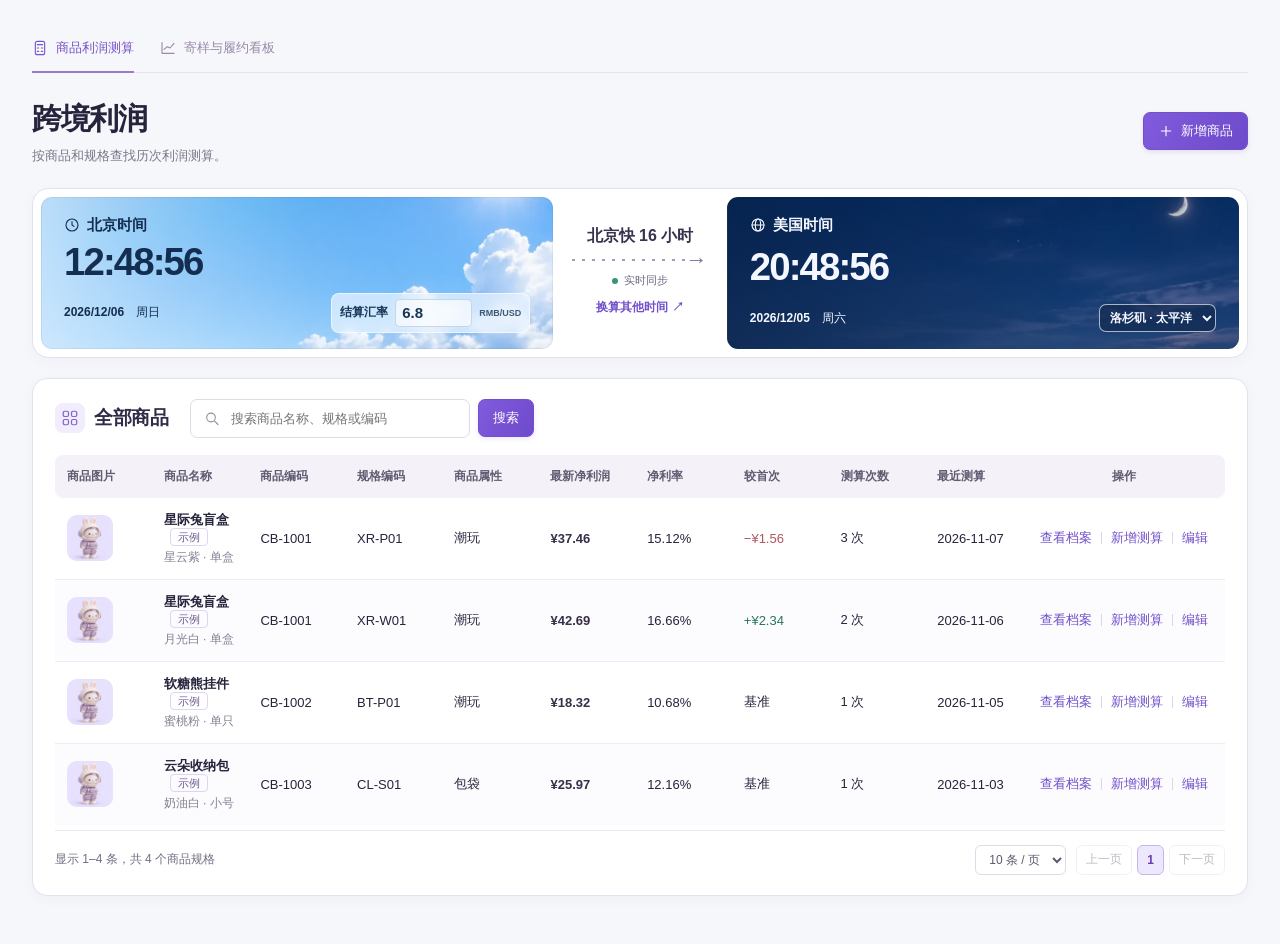
==== commit a51585fa: "新增达人寄样履约 BI 看板并优化利润测算对比" ====
--- a/cross-border-profit.html
+++ b/cross-border-profit.html
@@ -181,7 +181,7 @@
 .basics-grid{column-gap:18px;row-gap:14px}
 #basic-editor{max-height:90vh;overflow-y:auto}
 @media(max-width:380px){.fields.basics-grid{grid-template-columns:minmax(0,1fr)}}
-</style></head><body><main id="app"></main><div id="toast" role="status"></div><script>(function(root){
+</style><link rel="stylesheet" href="./profit-comparison.css?v=261d70282a01"><link rel="stylesheet" href="./profit-bi.css?v=4751386f9a4d"></head><body><main id="app"></main><div id="toast" role="status"></div><script>(function(root){
   const cache = new Map();
   function local(timestamp, zone) {
     if (!cache.has(zone)) cache.set(zone, new Intl.DateTimeFormat('en-CA', {timeZone:zone,year:'numeric',month:'2-digit',day:'2-digit',hour:'2-digit',minute:'2-digit',second:'2-digit',hourCycle:'h23'}));
@@ -279,7 +279,7 @@
   }
   const api={FEES,DEFAULTS,recommend,calculate};root.DailyCore=api;if(typeof module!=='undefined')module.exports=api;
 })(globalThis);
-</script><script>
+</script><script src="./profit-bi-core.js?v=367b34d70728"></script><script src="./profit-bi.js?v=15c330dc3de5"></script><script>
 const ico={box:'<path d="m3 7 9-5 9 5v10l-9 5-9-5zm0 0 9 5 9-5m-9 5v10M7 4.8l9 5"/>',clock:'<circle cx="12" cy="12" r="9"/><path d="M12 7v5l3 2"/>',db:'<ellipse cx="12" cy="5" rx="8" ry="3"/><path d="M4 5v14c0 4 16 4 16 0V5M4 12c0 4 16 4 16 0"/>',chev:'<path d="m8 10 4 4 4-4"/>',go:'<path d="m9 6 6 6-6 6"/>',search:'<circle cx="10.5" cy="10.5" r="6.5"/><path d="m16 16 5 5"/>',plus:'<path d="M12 5v14M5 12h14"/>',grid:'<rect x="3" y="3" width="7" height="7" rx="2"/><rect x="14" y="3" width="7" height="7" rx="2"/><rect x="3" y="14" width="7" height="7" rx="2"/><rect x="14" y="14" width="7" height="7" rx="2"/>',globe:'<circle cx="12" cy="12" r="9"/><ellipse cx="12" cy="12" rx="4" ry="9"/><path d="M3 12h18"/>',file:'<path d="M5 3h10l4 4v14H5zM14 3v6h5M9 13h6M9 17h6"/>',calc:'<rect x="5" y="2" width="14" height="20" rx="3"/><path d="M8 7h8M8 12h2m4 0h2m-8 5h2m4 0h2"/>',chart:'<path d="M3 4v16h18M6 14l5-4 4 2 6-7"/>',ship:'<rect x="2" y="6" width="12" height="10" rx="2"/><path d="M14 9h4l4 4v3h-8"/><circle cx="6" cy="17" r="2"/><circle cx="18" cy="17" r="2"/>',down:'<path d="M12 3v12m-5-5 5 5 5-5M4 16v5h16v-5"/>',sl:'<path d="M4 7h7m4 0h5M4 17h2m4 0h10"/><circle cx="13" cy="7" r="2"/><circle cx="8" cy="17" r="2"/>'};
 const I=(k)=>'<svg class="i" viewBox="0 0 24 24">'+ico[k]+'</svg>';
 
@@ -309,11 +309,13 @@
 const defaults=DailyCore.DEFAULTS, fees=DailyCore.FEES;
 const identityKeys=['name','spec','specCode','productCode'];
 const shipKeys=['store','attribute','packType','length','width','height','weight'];
-const labels={name:'商品名称',spec:'商品规格',specCode:'规格编码',productCode:'商品编码',store:'发货店铺',attribute:'商品属性',packType:'尺寸类型',length:'长',width:'宽',height:'高',weight:'实重',chinaPrice:'中国组合价',costRate:'成本比例',salePrice:'美区商品售价',buyerShipping:'买家支付运费',receipt:'最终含税实收',logistics:'实际物流成本',currency:'物流币种',fx:'结算汇率',referenceChina:'参考国内组合价',multiplier:'参考售价倍率',divisor:'去税除数',tax:'所得税率',...Object.fromEntries(fees.map(f=>[f.key,f.name]))};
+const labels={name:'商品名称',spec:'商品规格',specCode:'规格编码',productCode:'商品编码',store:'发货店铺',attribute:'商品属性',packType:'尺寸类型',length:'长',width:'宽',height:'高',weight:'实重',chinaPrice:'中国组合价',costRate:'产品成本比例',salePrice:'美区商品售价',buyerShipping:'向买家收取的运费',receipt:'最终含税实收',logistics:'实际物流成本',currency:'物流币种',fx:'结算汇率',referenceChina:'国内组合价',multiplier:'参考售价倍率',divisor:'去税除数',tax:'所得税率',...Object.fromEntries(fees.map(f=>[f.key,f.name]))};
 const units={length:'cm',width:'cm',height:'cm',weight:'kg',chinaPrice:'RMB',referenceChina:'RMB',salePrice:'USD',receipt:'USD',buyerShipping:'USD',costRate:'%',fx:'RMB/USD',multiplier:'倍',tax:'%',...Object.fromEntries(fees.map(f=>[f.key,'%']))};
 const options={store:['广州店铺','香港店铺'],attribute:Object.keys(FreightCore.RULES),packType:['包裹尺寸','裸货尺寸'],currency:['RMB','USD']};
-const payKeys=['chinaPrice','costRate','salePrice','buyerShipping','receipt','logistics','currency','fx'];
+const payKeys=['chinaPrice','salePrice','buyerShipping','receipt','logistics','currency'];
+const shippingDisplayKeys=['length','width','height','weight','attribute','packType','store'];
 const rateKeys=['divisor','tax',...fees.map(f=>f.key)];
+const parameterKeys=['multiplier','costRate',...rateKeys];
 const ratePreference='chaoren-profit.settlement-fx.v1';
 function preferredRate(){
  try{return num({fx:localStorage.getItem(ratePreference)},'fx');}
@@ -476,8 +478,9 @@
  });
  $('listrows').innerHTML=(rows.length?table(['商品图片','商品名称','商品编码','规格编码','商品属性','最新净利润','净利率','较首次','测算次数','最近测算','操作'],rows,'catalog-table'):'<div class="empty">没有匹配的商品。请更换关键词，或新增商品。</div>')+pageControls(matches.length,pages);
 }
+function workspaceNav(active){return '<nav class="profit-workspace-nav" aria-label="跨境利润功能"><a href="#list"'+(active==='list'?' aria-current="page"':'')+'>'+I('calc')+'商品利润测算</a><a href="#bi"'+(active==='bi'?' aria-current="page"':'')+'>'+I('chart')+'寄样与履约看板</a></nav>';}
 function listPage(){
- $('app').innerHTML=heading('跨境利润','按商品和规格查找历次利润测算。',action('新增商品','new','',true,'plus'))+panel(sect('全部商品','grid','<form class="catalog-search" id="catalog-search"><label class="search">'+I('search')+'<input id="search" type="search" aria-label="搜索商品" placeholder="搜索商品名称、规格或编码" value="'+esc(query)+'"></label><button type="submit" class="btn p">搜索</button></form>')+'<div id="listrows"></div>');listRows();
+ $('app').innerHTML=workspaceNav('list')+heading('跨境利润','按商品和规格查找历次利润测算。',action('新增商品','new','',true,'plus'))+panel(sect('全部商品','grid','<form class="catalog-search" id="catalog-search"><label class="search">'+I('search')+'<input id="search" type="search" aria-label="搜索商品" placeholder="搜索商品名称、规格或编码" value="'+esc(query)+'"></label><button type="submit" class="btn p">搜索</button></form>')+'<div id="listrows"></div>');listRows();
  $('catalog-search').onsubmit=event=>{event.preventDefault();query=$('search').value;catalogPage=1;listRows();};
 }
 let chartObserver;
@@ -515,58 +518,129 @@
 }
 function profile(p){const a=p.records,l=last(a).result,prev=a.at(-2)?.result,f=a[0].result;
  const cards=[['最新单笔净利润',yuan(l.netRmb),usd(l.netUsd)+' USD'],['最新净利率',pct(l.margin),'按去税后收入计算'],['较上次净利润',prev?delta(l.netRmb,prev.netRmb):'—',prev?'较第 '+(a.length-1)+' 次':'首次测算'],['较首次净利润',a.length>1?delta(l.netRmb,f.netRmb):'基准','较第 1 次']];
- const history=a.map((s,i)=>{const r=s.result,b=a[i-1],diff=b?changes(b.fields,s.fields):[];return ['第 '+(i+1)+' 次',date(s.saved),'<div class="history-change">'+(i?esc(diff.slice(0,2).join('；')||(b.adopted?.signature!==s.adopted?.signature?'物流来源调整':'输入值相同'))+(diff.length>2?' 等 '+diff.length+' 项':''):'首次建档')+'</div>',yuan(r.netRmb),pct(r.margin),b?delta(r.netRmb,b.result.netRmb):'—',i?delta(r.netRmb,f.netRmb):'基准',link('查看明细','detail',p.id+'/'+(i+1))];}).reverse();
- $('app').innerHTML='<div class="pagehead"><div class="heading-left">'+action('返回列表','home')+'<div class="identity">'+cover(p)+'<div><h1>'+esc(p.name)+(p.demo?'<span class="chip">示例</span>':'')+'</h1><div class="profile-meta"><span class="titlemeta">'+esc(metaText(p))+'</span></div></div></div></div>'+action('基于上次数据测算','again',p.id,true,'plus')+'</div><div class="cards">'+cards.map(x=>'<div class="metric"><small>'+x[0]+'</small><b>'+x[1]+'</b><span>'+x[2]+'</span></div>').join('')+'</div>'+panel(sect('单笔净利润趋势','chart','<small class="muted">人民币 / 单</small>')+'<div class="trend-layout"><div id="trend-plot" class="trend-plot"></div><div id="trend-selection" class="trend-selection" aria-live="polite"></div></div>')+panel(sect('测算历史','clock',tag(a.length+' 条记录'))+table(['记录','保存时间','本次变化','净利润','净利率','较上次','较首次',''],history));}
+ const history=a.map((s,i)=>{const r=s.result,b=a[i-1],diff=b?changes(b.fields,s.fields):[];return ['第 '+(i+1)+' 次',date(s.saved),'<div class="history-change">'+(i?esc(diff.slice(0,2).join('；')||(b.adopted?.signature!==s.adopted?.signature?'物流来源调整':'输入值相同'))+(diff.length>2?' 等 '+diff.length+' 项':''):'首次建档')+'</div>',yuan(r.netRmb),pct(r.margin),b?delta(r.netRmb,b.result.netRmb):'—',i?delta(r.netRmb,f.netRmb):'基准','<div class="history-actions">'+link('查看明细','detail',p.id+'/'+(i+1))+link('编辑','again',p.id+'/'+(i+1))+'</div>'];}).reverse();
+ $('app').innerHTML='<div class="pagehead"><div class="heading-left">'+action('返回列表','home')+'<div class="identity">'+cover(p)+'<div><h1>'+esc(p.name)+(p.demo?'<span class="chip">示例</span>':'')+'</h1><div class="profile-meta"><span class="titlemeta">'+esc(metaText(p))+'</span></div></div></div></div>'+action('基于上次数据测算','again',p.id,true,'plus')+'</div><div class="cards">'+cards.map(x=>'<div class="metric"><small>'+x[0]+'</small><b>'+x[1]+'</b><span>'+x[2]+'</span></div>').join('')+'</div>'+panel(sect('单笔净利润趋势','chart','<small class="muted">人民币 / 单</small>')+'<div class="trend-layout"><div id="trend-plot" class="trend-plot"></div><div id="trend-selection" class="trend-selection" aria-live="polite"></div></div>')+panel(sect('测算历史','clock',tag(a.length+' 条记录'))+table(['记录','保存时间','本次变化','净利润','净利率','较上次','较首次','操作'],history,'history-table'));}
 function field(k){
  const f=draft.fields,v=f[k],isText=identityKeys.includes(k),opts=options[k];const id='f-'+k;const [min,max]=range(k);
  const ctrl=opts?'<select id="'+id+'" data-field="'+k+'">'+opts.map(o=>'<option'+(o===v?' selected':'')+'>'+esc(o)+'</option>').join('')+'</select>':'<input id="'+id+'" data-field="'+k+'" '+(isText?'type="text" maxlength="200"':'type="number" min="'+min+'" max="'+max+'" step="any"')+' value="'+esc(v)+'" autocomplete="off" placeholder="'+(isText?'填写'+labels[k]:'请输入')+'">';
+ if(draft.baseline&&!isText){const unit=k==='logistics'?f.currency:units[k];return '<div class="comparison-field" data-compare-field="'+k+'"><label for="'+id+'">'+esc(labels[k])+'</label><span class="comparison-previous" data-compare-previous="'+k+'">'+previousFieldValue(k)+'</span><div class="input">'+ctrl+(unit?'<em'+(k==='logistics'?' data-comparison-logistics-unit':'')+'>'+esc(unit)+'</em>':'')+'</div><output class="comparison-change" data-compare-change="'+k+'"></output></div>';}
  return '<div class="field"><label for="'+id+'">'+esc(labels[k])+'</label><div class="input">'+ctrl+(units[k]?'<em>'+esc(units[k])+'</em>':'')+'</div></div>';
 }
 const fields=(keys,cls='')=>'<div class="fields '+cls+'">'+keys.map(field).join('')+'</div>';
-function shippingBlock(){return panel(sect('跨境小包物流','ship',tag('内置价表 · '+FreightCore.updatedAt))+fields(draft.productId?shipKeys:shipKeys.filter(k=>k!=='attribute'))+'<div class="ribbon"><span id="quoteText"></span><div class="actions">'+link('计算运费','quote')+link('采用报价','adoptQuote')+'</div></div><div class="footline" id="source"></div>');}
-function paymentBlock(){
- return panel(sect('成交与成本','calc',draft.productId?tag('已带入第 '+draft.base+' 次数据'):'')+'<div class="fields">'+field('chinaPrice')+field('costRate')+'<div class="field"><label>折算产品成本</label><div class="input readonly"><output id="productCost"></output><em>RMB</em></div></div>'+['salePrice','buyerShipping','receipt','logistics','currency','fx'].map(field).join('')+'</div>'+(draft.productId?'<div class="home-rate-use" id="rate-choice">'+link('采用首页汇率 '+preferredRate()+' RMB/USD','useHomeRate')+'</div>':'')+'<div id="changed" class="changed cardfoot"></div>');}
-function refBlock(){return panel(sect('参考定价与费用参数','sl')+fields(['referenceChina','multiplier'],'two')+'<div class="ribbon"><span>参考商品售价　<b id="reference"></b></span>'+link('采用售价与组合价','adoptPrice')+'</div><details class="details"><summary>扣点与基础参数　<span id="rateSummary" class="hint"></span></summary>'+fields(rateKeys)+'<p class="refdesc">版权费按产品成本，其余五项按去税后营业收入。所得税只计正的税前利润。</p>'+action('恢复默认参数','resetRates')+'</details>');}
+let comparisonObserver=null;
+function syncComparisonSticky(){
+ const right=document.querySelector('.comparison-editor .right');if(!right)return;
+ const height=right.getBoundingClientRect().height,viewport=document.documentElement.clientHeight;
+ right.style.setProperty('--comparison-sticky-top',Math.min(14,viewport-height-14)+'px');
+}
+window.addEventListener('resize',syncComparisonSticky);
+function comparisonBasisLabel(){return draft.sourceNumber<draft.base?'基准':'上次';}
+function comparisonSourceLabel(){return draft.sourceNumber<draft.base?'第 '+draft.sourceNumber+' 次':'上次';}
+function comparisonColumns(){return '<div class="comparison-columns" aria-hidden="true"><span>参数</span><span>'+comparisonBasisLabel()+'</span><span>本次</span><span>变化</span></div>';}
+function comparisonNumber(value){return Number(value).toLocaleString('zh-CN',{minimumFractionDigits:2,maximumFractionDigits:4});}
+function previousFieldValue(k){
+ const f=draft.baseline.fields,v=f[k];if(v==null||v==='')return '未填写';
+ if(options[k])return esc(v);
+ return comparisonNumber(v)+(units[k]==='%'?'%':'')+(k==='logistics'?'<small>'+esc(f.currency)+'</small>':'');
+}
+function fieldChanged(k,f,base){
+ if(k==='logistics'&&f.currency!==base.currency)return true;
+ const a=base[k],b=f[k];if(a==null||a===''||b==null||b==='')return String(a??'')!==String(b??'');
+ if(options[k])return String(a)!==String(b);
+ return Math.abs(Number(b)-Number(a))>1e-9;
+}
+function fieldDifference(k,f,base){
+ const a=base[k],b=f[k];if(b==null||b==='')return '待填写';
+ if(!fieldChanged(k,f,base))return '—';
+ if(options[k])return k==='currency'?'已切换':'已变更';
+ if(a==null||a==='')return '本次新增';
+ if(k==='logistics'&&f.currency!==base.currency)return '币种已变';
+ const n=Number(b)-Number(a);return (n>0?'+':'−')+comparisonNumber(Math.abs(n))+(units[k]==='%'?' 个百分点':'');
+}
+function updateFieldComparisons(){
+ if(!draft.baseline)return;
+ const f=draft.fields,base=draft.baseline.fields;
+ document.querySelectorAll('[data-compare-field]').forEach(el=>{
+  const k=el.dataset.compareField,control=$('f-'+k);let invalid=false;
+  if(!options[k]){const [min,max]=range(k),v=Number(f[k]),empty=f[k]===''||f[k]==null,required=[...Object.keys(defaults),'chinaPrice','salePrice','receipt','buyerShipping','logistics'].includes(k);invalid=empty?required:!Number.isFinite(v)||v<min||v>max;}
+  el.classList.toggle('is-changed',fieldChanged(k,f,base));el.classList.toggle('is-invalid',invalid);
+  control?.setAttribute('aria-invalid',String(invalid));
+  el.querySelector('[data-compare-change]').textContent=invalid?'填写无效':fieldDifference(k,f,base);
+ });
+ const count=Object.keys(labels).filter(k=>!identityKeys.includes(k)&&fieldChanged(k,f,base)).length;
+ document.querySelector('[data-comparison-logistics-unit]').textContent=f.currency;
+ $('changed').textContent=count?'已调整 '+count+' 项参数 · 当前修改尚未保存':'与'+comparisonSourceLabel()+'一致 · 尚未调整参数';
+ document.querySelector('[data-action="restorePrevious"]').disabled=busy||count===0;
+}
+function settlementBlock(){return '<section class="panel settlement-settings" aria-label="结算汇率设置">'+(draft.baseline?comparisonColumns():'')+fields(['fx'])+(draft.productId?'<div class="home-rate-use" id="rate-choice">'+link('采用首页汇率 '+preferredRate()+' RMB/USD','useHomeRate')+'</div>':'')+'</section>';}
+function shippingBlock(){return panel(sect('跨境小包物流测算','ship',tag('内置价表 · '+FreightCore.updatedAt))+(draft.baseline?comparisonColumns():'')+fields(shippingDisplayKeys)+'<div class="ribbon"><span id="quoteText"></span><div class="actions">'+link('计算运费','quote')+link('填入物流成本','adoptQuote')+'</div></div><div class="footline" id="source"></div>');}
+function paymentBlock(){return panel(sect('产品利润测算','calc',draft.baseline?link('恢复'+comparisonSourceLabel()+'数据','restorePrevious'):'')+(draft.baseline?comparisonColumns():'')+fields(payKeys)+'<p class="refdesc">实际物流成本单独扣除，与向买家收取的运费独立。</p><div id="changed" class="changed cardfoot"></div>');}
+function refBlock(){return panel(sect('美国价格测算','sl')+(draft.baseline?comparisonColumns():'')+fields(['referenceChina'])+'<p class="refdesc" id="referenceFormula"></p><div class="ribbon"><span>参考商品售价　<b id="reference"></b></span>'+link('填入美区售价与组合价','adoptPrice')+'</div><p class="refdesc">参考售价不包含向买家收取的运费。售价倍率在底部基础参数中调整。</p>');}
+function parametersBlock(){return '<section class="panel parameters-panel"><details class="parameter-details"><summary><span class="parameter-heading">'+I('sl')+'<b>扣点与基础参数</b></span><span id="rateSummary" class="hint"></span><span class="parameter-toggle"></span></summary><div class="parameter-content"><p class="refdesc">版权费按产品成本计算，其余五项扣点与净利率均基于去税后的营业收入。</p>'+(draft.baseline?comparisonColumns():'')+fields(parameterKeys)+'<div class="derived-cost">折算产品成本 <output id="productCost"></output> RMB<span>中国组合价 × 产品成本比例</span></div><p class="refdesc">所得税只计正的税前利润。调整这里的参数，会实时更新右侧利润。</p>'+action('恢复默认参数','resetRates')+'</div></details></section>';}
 function amounts(r,fx){return [['含税实收',r.grossUsd,r.grossRmb],['去税后营业收入',r.revenueUsd,r.revenueRmb],['产品成本',r.costUsd,r.costRmb],...r.fees.map(f=>[f.name+' '+f.rate+'%'+(f.key==='royalty'?'（按成本）':''),f.usd,f.rmb]),['实际物流成本',r.logisticsUsd,r.logisticsRmb],['税前利润',r.pretaxUsd,r.pretaxUsd*fx],['所得税',r.taxUsd,r.taxUsd*fx],['净利润',r.netUsd,r.netRmb]];}
 function breakdown(r,fx){return table(['项目','人民币','美元'],amounts(r,fx).map(([s,u,c])=>[esc(s),yuan(c),usd(u)]),'mini');}
 function hero(r,title){return '<div class="hero pricehero"><small>'+title+'</small><div class="num">'+(r?yuan(r.netRmb):'—')+'</div><div class="between"><b>'+(r?usd(r.netUsd)+' USD':'待输入')+'</b>'+tag('净利率 '+(r?pct(r.margin):'—'))+'</div></div>';}
-function comparison(base,prev,r){
- const rows=[['净利润 / RMB',x=>yuan(x.netRmb)],['净利润 / USD',x=>usd(x.netUsd)],['净利率',x=>pct(x.margin)],['产品成本',x=>yuan(x.costRmb)],['实际物流',x=>yuan(x.logisticsRmb)]];
- return sect('三次结果对比','chart')+table(['指标','首次','上次','本次'],rows.map(([s,fn])=>[s,fn(base),fn(prev),r?'<b>'+fn(r)+'</b>':'—']),'mini compare')+(r?'<div class="hr"></div>'+[['上次',prev],['首次',base]].map(([s,b])=>row('净利润较'+s,delta(r.netRmb,b.netRmb)+' / '+delta(r.netUsd,b.netUsd,'$'))+row('净利率较'+s,pp(r.margin,b.margin))).join(''):'');
-}
-function editor(p){
+function resultDifference(current,previous,unit='',percentage=false,direction=1){
+ if(current==null||previous==null)return '<span class="neutral">—</span>';
+ const value=(current-previous)*(percentage?100:1),n=Math.abs(value)<.005?0:value;
+ return '<span class="'+(n===0?'neutral':color(n*direction))+'">'+signed(n,unit)+(percentage?'<small class="percentage-unit">个百分点</small>':'')+'</span>';
+}
+function comparisonResultRow(label,previous,current,unit='',percentage=false,emphasis=false,direction=1){
+ const format=v=>v==null?'—':percentage?pct(v):unit?money(v,unit):Number(v).toLocaleString('zh-CN',{minimumFractionDigits:2,maximumFractionDigits:2});
+ return '<tr'+(emphasis?' class="comparison-net"':'')+'><td>'+esc(label)+'</td><td>'+format(previous)+'</td><td>'+format(current)+'</td><td>'+resultDifference(current,previous,unit,percentage,direction)+'</td></tr>';
+}
+function comparison(base,prev,r,previousFx,currentFx){
+ const head='<thead><tr><th scope="col">指标</th><th scope="col">'+comparisonBasisLabel()+'</th><th scope="col">本次</th><th scope="col">变化</th></tr></thead>';
+ const keys=comparisonResultRow('净利润 USD',prev.netUsd,r?.netUsd,'$')+comparisonResultRow('净利率',prev.margin,r?.margin,'',true);
+ const feeTotal=x=>x?.fees.reduce((sum,f)=>sum+f.rmb,0);
+ const body=comparisonResultRow('去税后收入',prev.revenueRmb,r?.revenueRmb)+comparisonResultRow('产品成本',prev.costRmb,r?.costRmb,'',false,false,-1)+comparisonResultRow('实际物流',prev.logisticsRmb,r?.logisticsRmb,'',false,false,-1)+comparisonResultRow('各项费用',feeTotal(prev),feeTotal(r),'',false,false,-1)+comparisonResultRow('税前利润',prev.pretaxUsd*previousFx,r?r.pretaxUsd*currentFx:null)+comparisonResultRow('所得税',prev.taxUsd*previousFx,r?r.taxUsd*currentFx:null,'',false,false,-1)+comparisonResultRow('净利润',prev.netRmb,r?.netRmb,'',false,true);
+ const feeRows=fees.map(f=>comparisonResultRow(f.name,prev.fees.find(x=>x.key===f.key)?.rmb,r?.fees.find(x=>x.key===f.key)?.rmb,'',false,false,-1)).join('');
+ return '<div class="comparison-results-title"><h2>'+I('chart')+'利润实时对比</h2><span class="comparison-live">实时计算</span></div><table class="comparison-results">'+head+'<tbody>'+keys+'</tbody></table><div class="comparison-breakdown-heading">利润构成<small>RMB / 单</small></div><table class="comparison-results"><tbody>'+body+'</tbody></table><details class="comparison-detail" data-comparison-detail="fees"><summary>各项费用明细</summary><table class="comparison-results">'+head+'<tbody>'+feeRows+'</tbody></table></details><details class="comparison-detail" data-comparison-detail="first"><summary>与首次测算对比</summary>'+row('首次净利润',yuan(base.netRmb))+row('本次较首次',r?resultDifference(r.netRmb,base.netRmb,'¥'):'—')+row('净利率变化',r?pp(r.margin,base.margin):'—')+'</details>';
+}
+function comparisonHero(r,previous){
+ const change=r?r.netRmb-previous.result.netRmb:null,flat=change!==null&&Math.abs(change)<.005;
+ const source=comparisonSourceLabel(),message=change===null?'参数填写完整后更新结果':flat?'与'+source+'持平 · 每单利润未变化':'较'+source+(change>0?'多赚 ':'少赚 ')+yuan(Math.abs(change))+' / 单';
+ return '<div class="comparison-profit-hero" aria-live="polite" aria-atomic="true"><div class="hero-heading">本次预计单笔净利润<small>RMB</small></div><output class="num" id="currentNetProfit">'+(r?yuan(r.netRmb):'—')+'</output><div class="hero-secondary"><span>'+source+' <b id="previousNetProfit">'+yuan(previous.result.netRmb)+'</b></span><span>'+(r?usd(r.netUsd)+' USD':'待输入')+'</span></div><div class="profit-impact '+(change===null||flat?'neutral':color(change))+'"><output id="netProfitChange">'+message+'</output></div></div>';
+}
+function editor(p,sourceNumber){
+ comparisonObserver?.disconnect();
  if(!draft){
-  const previous=p?last(p.records):null;
-  const fields=previous?{...clone(previous.fields),...identity(p),attribute:productAttribute(p)}:{...fresh(),fx:preferredRate()};
+  const selectedNumber=p?(sourceNumber??p.records.length):0,previous=p?p.records[selectedNumber-1]:null;
+  const fields=previous?{...clone(previous.fields),...identity(p),...(sourceNumber===undefined?{attribute:productAttribute(p)}:{})}:{...fresh(),fx:preferredRate()};
   const attributeChanged=previous&&fields.attribute!==previous.fields.attribute;
-  draft={productId:p?.id||null,base:p?.records.length||0,fields,
+  draft={productId:p?.id||null,base:p?.records.length||0,sourceNumber:selectedNumber,fromHistory:sourceNumber!==undefined,baseline:previous?clone(previous):null,fields,
    quote:previous?.quote&&!attributeChanged?clone(previous.quote):null,
    adopted:previous?.adopted?clone(previous.adopted):null,dirty:false,error:'',
    quoteError:attributeChanged?'商品属性已更新为'+fields.attribute+'，请重新计算参考运费。':''};
  }
- const f=draft.fields;const idPanel=panel(sect('商品信息','box')+fields(basicFields,'two basics-grid')+'<div class="product-upload"><span id="draft-photo">'+cover({name:f.name,photo:draft.photo})+'</span><div><h3>商品图片</h3>'+photoPicker()+'</div></div>');
+ const f=draft.fields;const idPanel=panel(sect('商品信息','box')+fields(basicFields.filter(k=>k!=='attribute'),'two basics-grid')+'<div class="product-upload"><span id="draft-photo">'+cover({name:f.name,photo:draft.photo})+'</span><div><h3>商品图片</h3>'+photoPicker()+'</div></div>');
  const saveLabel=p?'保存为第 '+(draft.base+1)+' 次测算':'保存商品与首次测算';
- $('app').innerHTML=heading(p?'新增第 '+(draft.base+1)+' 次测算':'新增商品与首次测算',p?p.name+'　/　'+metaText(p):'填写商品身份和本次测算数据，保存后建立首次利润基准。','',action('返回'+(p?'档案':'列表'),p?'profile':'home',p?.id||''))+'<div class="split"><div>'+(p?paymentBlock()+shippingBlock():idPanel+shippingBlock()+paymentBlock())+refBlock()+'</div><div class="right"><div id="profitHero"></div>'+panel('<div id="calculated"></div><p class="footline error" role="alert" id="formError"></p><button id="save" class="btn p wide" type="button" data-action="save">'+saveLabel+'</button><p class="footline">'+(p?'保存后追加新记录，保留每次测算的完整数据。':'首次测算将作为本商品的利润基准。')+'</p>')+'</div></div>';
+ const baseline=p?'<div class="comparison-baseline"><div>'+I('clock')+'<span>对比基准</span><strong>第 '+draft.sourceNumber+' 次测算</strong><span>'+esc(date(draft.baseline.saved))+'</span></div><span>已保存记录</span></div>':'';
+ $('app').innerHTML=(p?'<div class="comparison-editor">':'')+heading(p?'新增第 '+(draft.base+1)+' 次测算':'新增商品与首次测算',p?p.name+'　/　'+metaText(p):'填写商品身份和本次测算数据，保存后建立首次利润基准。','',action('返回'+(p?'档案':'列表'),p?'profile':'home',p?.id||''))+baseline+'<div class="split"><div>'+(p?'':idPanel)+settlementBlock()+shippingBlock()+refBlock()+paymentBlock()+parametersBlock()+'</div><div class="right"><div id="profitHero"></div>'+panel('<div id="calculated"></div><p class="footline error" role="alert" id="formError"></p><button id="save" class="btn p wide" type="button" data-action="save">'+saveLabel+'</button><p class="footline comparison-save-note">'+(p?'保存后追加新记录，保留每次测算的完整数据。':'首次测算将作为本商品的利润基准。')+'</p>')+'</div></div>'+(p?'</div>':'');
  updateCalc();
+ if(p){document.querySelector('.comparison-editor').classList.toggle('historical-basis',draft.sourceNumber<draft.base);comparisonObserver=new ResizeObserver(syncComparisonSticky);comparisonObserver.observe(document.querySelector('.comparison-editor .right'));syncComparisonSticky();}
 }
 function stale(d){return d.adopted&&d.adopted.signature!==sig(d.fields);}
 function updateCalc(){
  const d=draft,f=d.fields,p=product(d.productId);let r=null,msg='';
  try{r=calc(f)}catch(e){msg=e.message;}
  let rec=null;try{rec=ref(f)}catch{}$('reference').textContent=rec===null?'—':usd(rec);
+ $('referenceFormula').textContent='国内组合价 × '+(f.multiplier||'—')+' ÷ '+(f.fx||'—')+'（结算汇率）';
  document.querySelector('[data-action="adoptPrice"]').disabled=rec===null;
  if($('rate-choice'))$('rate-choice').hidden=Number(f.fx)===preferredRate();
  $('productCost').textContent=f.chinaPrice!==''&&f.costRate!==''?(Number(f.chinaPrice)*Number(f.costRate)/100).toFixed(2):'—';
- $('rateSummary').textContent='收入扣点 '+Number(fees.filter(v=>v.key!=='royalty').reduce((a,v)=>a+Number(f[v.key]||0),0).toFixed(4))+'%';
+ $('rateSummary').textContent='产品成本 '+(f.costRate||'—')+'% · 收入扣点 '+Number(fees.filter(v=>v.key!=='royalty').reduce((a,v)=>a+Number(f[v.key]||0),0).toFixed(4))+'%';
  const q=d.quote;
  $('quoteText').textContent=q?q.code+' · '+q.chargeWeight+' kg × '+q.rate+' ＋ '+(q.fee+q.extra)+' RMB/票 ＝ '+yuan(q.cny)+(Number(f.fx)>0?' / '+usd(q.cny/Number(f.fx)):''):(d.quoteError||'填写小包参数，或直接手填实际物流成本。');
  document.querySelector('[data-action="adoptQuote"]').disabled=!q||q.signature!==sig(f);
  $('source').textContent=d.adopted?'实际成本来源：'+d.adopted.code+' 报价 '+yuan(d.adopted.cny)+(stale(d)?'。产品参数已变更，当前保留原运费，请重新核对。':'。'):'实际物流成本由运营确认，与向买家收取的运费独立。';
- $('changed').textContent=p?changes(last(p.records).fields,f).filter(t=>!t.includes(' → 未填写')).slice(0,4).join('　·　'):'';
- $('profitHero').innerHTML=hero(r,p?'本次预计单笔净利润':'首次测算 · 单笔净利润');
+ if(p)updateFieldComparisons();else $('changed').textContent='';
+ $('profitHero').innerHTML=p?comparisonHero(r,d.baseline):hero(r,'首次测算 · 单笔净利润');
  const warnings=r?[r.rateTotal>=100?'收入扣点合计达到或超过 100%。':'',r.pretaxUsd<0?'当前亏损，所得税为 0。':'',r.margin===null?'零营业收入，净利率不适用。':''].filter(Boolean):[];
- $('calculated').innerHTML=(p?comparison(p.records[0].result,last(p.records).result,r):sect('利润明细','file'))+(r?(p?'<details class="details"><summary>展开本次利润明细</summary>'+breakdown(r,f.fx)+'</details>':breakdown(r,f.fx)):'<p class="hint">'+esc(msg)+'</p>')+warnings.map(w=>'<div class="notice">'+w+'</div>').join('');
- $('formError').textContent=d.error||'';$('save').disabled=busy||!!d.photoLoading;
+ const expanded=[...document.querySelectorAll('[data-comparison-detail][open]')].map(el=>el.dataset.comparisonDetail);
+ $('calculated').innerHTML=(p?comparison(p.records[0].result,d.baseline.result,r,Number(d.baseline.fields.fx),Number(f.fx)):sect('利润明细','file'))+(r?(p?'':breakdown(r,f.fx)):'<p class="hint">'+esc(msg)+'</p>')+warnings.map(w=>'<div class="notice">'+w+'</div>').join('');
+ document.querySelectorAll('[data-comparison-detail]').forEach(el=>{el.open=expanded.includes(el.dataset.comparisonDetail);});
+ $('formError').textContent=d.error||'';$('save').disabled=busy||!!d.photoLoading||!r;
 }
 function updateField(k,input){
  const d=draft,f=d.fields;d.dirty=true;d.error='';
@@ -598,7 +672,7 @@
  const s=p.records[n-1],f=s.fields,r=s.result,prev=p.records[n-2],first=p.records[0],diff=prev?changes(prev.fields,f):[];
  const group=(title,content)=>'<div><h3>'+title+'</h3>'+content+'</div>';
  const source=s.adopted?(s.adopted.code+' '+yuan(s.adopted.cny)+(s.adopted.signature!==sig(f)?'（采用较早报价）':'')):'手动填写';
- $('app').innerHTML=heading('第 '+n+' 次测算明细',f.name+'　/　'+metaText(f),action('导出本次 CSV','csv',p.id+'/'+n,false,'down'),action('返回档案','profile',p.id))+'<div class="ribbon" style="margin:0 0 15px">'+esc(date(s.saved))+' 保存　·　历史快照 '+tag(n===1?'首次基准':'第 '+n+' 次')+'</div><div class="split"><div>'+panel(sect('保存时的完整输入','file')+'<div class="twocol">'+group('成交与成本',infoRows(payKeys,f)+row('折算产品成本',yuan(r.costRmb))+infoRows(['referenceChina','multiplier'],f)+row('参考商品售价',s.reference==null?'未填写':usd(s.reference)))+group('跨境小包物流',infoRows(shipKeys,f)+quoteRows(s.quote)+row('实际物流来源',esc(source))+row('报价版本',esc(s.rateTable)))+'</div>')+panel(sect('扣点与基础参数','sl')+'<div class="twocol">'+group('收入扣点',infoRows(fees.filter(x=>x.key!=='royalty').map(x=>x.key),f))+group('成本及税费',infoRows(['royalty','divisor','tax'],f))+'</div>')+(prev?panel(sect('较上次的输入变化','clock')+(diff.length?diff.map(v=>'<div class="flat">'+esc(v)+'</div>').join(''):'<p class="hint">本次输入参数与上次一致。</p>')):'')+'</div><div class="right">'+hero(r,'保存时的单笔净利润')+panel(sect('本次利润拆解','calc')+breakdown(r,f.fx)+(prev?'<div class="hr"></div>'+row('较上次净利润',delta(r.netRmb,prev.result.netRmb)+' / '+delta(r.netUsd,prev.result.netUsd,'$'))+row('较首次净利润',delta(r.netRmb,first.result.netRmb)+' / '+delta(r.netUsd,first.result.netUsd,'$'))+row('净利率较上次 / 较首次',pp(r.margin,prev.result.margin)+' / '+pp(r.margin,first.result.margin)):''))+'</div></div>';
+ $('app').innerHTML=heading('第 '+n+' 次测算明细',f.name+'　/　'+metaText(f),action('导出本次 CSV','csv',p.id+'/'+n,false,'down'),action('返回档案','profile',p.id))+'<div class="ribbon" style="margin:0 0 15px">'+esc(date(s.saved))+' 保存　·　历史快照 '+tag(n===1?'首次基准':'第 '+n+' 次')+'</div><div class="split"><div>'+panel(sect('保存时的完整输入','file')+'<div class="twocol">'+group('跨境小包物流测算',infoRows(shippingDisplayKeys,f)+quoteRows(s.quote)+row('实际物流来源',esc(source))+row('报价版本',esc(s.rateTable)))+group('美国价格测算',infoRows(['referenceChina'],f)+row('参考商品售价',s.reference==null?'未填写':usd(s.reference)))+group('产品利润测算',infoRows(payKeys,f))+group('结算汇率',infoRows(['fx'],f))+'</div>')+panel(sect('扣点与基础参数','sl')+'<div class="twocol">'+group('定价、成本及税费',infoRows(parameterKeys.slice(0,4),f)+row('折算产品成本',yuan(r.costRmb)))+group('各项费用',infoRows(parameterKeys.slice(4),f))+'</div>')+(prev?panel(sect('较上次的输入变化','clock')+(diff.length?diff.map(v=>'<div class="flat">'+esc(v)+'</div>').join(''):'<p class="hint">本次输入参数与上次一致。</p>')):'')+'</div><div class="right">'+hero(r,'保存时的单笔净利润')+panel(sect('本次利润拆解','calc')+breakdown(r,f.fx)+(prev?'<div class="hr"></div>'+row('较上次净利润',delta(r.netRmb,prev.result.netRmb)+' / '+delta(r.netUsd,prev.result.netUsd,'$'))+row('较首次净利润',delta(r.netRmb,first.result.netRmb)+' / '+delta(r.netUsd,first.result.netUsd,'$'))+row('净利率较上次 / 较首次',pp(r.margin,prev.result.margin)+' / '+pp(r.margin,first.result.margin)):''))+'</div></div>';
 }
 function exportCSV(p,n){const s=p.records[n-1],f=s.fields,r=s.result;
  const q=s.quote;const rows=[['商品测算快照','第 '+n+' 次',date(s.saved)],['输入参数','数值','单位'],...Object.keys(labels).map(k=>[labels[k],f[k]??'',k==='logistics'?f.currency:units[k]||'']),['报价版本',s.rateTable],['参考售价 USD',s.reference??''],['物流来源',s.adopted?s.adopted.code+' '+yuan(s.adopted.cny)+(s.adopted.signature!==sig(f)?'（原报价）':''):'手动'],...(q?[['参考报价 RMB',q.cny],['渠道',q.code],['计费重 kg',q.chargeWeight],['材积重 kg',q.volumeWeight],['单价 RMB/kg',q.rate],['票费 RMB',q.fee],['附加费 RMB',q.extra]]:[]),['利润项目','USD','RMB'],...amounts(r,f.fx).map(([s,u,c])=>[s,u.toFixed(2),c.toFixed(2)]),['净利率',pct(r.margin)]];
@@ -666,11 +740,14 @@
 }
 setInterval(()=>{if(clockState.live&&$('city-cn'))paintClocks();},1000);
 function render(){
+ comparisonObserver?.disconnect();
  chartObserver?.disconnect();
  const [page,id,n]=route.split('/'),p=product(id);
+ document.body.classList.toggle('profit-bi-active',page==='bi');
+ if(page==='bi'){$('app').innerHTML=workspaceNav('bi')+'<div id="profit-bi-root"></div>';window.ProfitBI.mount($('profit-bi-root'));return;}
  if(page==='new'){editor(null);return;}
  if(page==='product'&&p){profile(p);mountTrend(p);return;}
- if(page==='edit'&&p){editor(p);return;}
+ if(page==='edit'&&p&&(n===undefined||(Number.isInteger(Number(n))&&Number(n)>=1&&Number(n)<=p.records.length))){editor(p,n===undefined?undefined:Number(n));return;}
  if(page==='detail'&&p&&Number.isInteger(Number(n))&&Number(n)>=1&&Number(n)<=p.records.length){detailPage(p,Number(n));return;}
  if(page!=='list'){route='list';history.replaceState(null,'','#list');}
  listPage();mountClocks();
@@ -687,16 +764,17 @@
  if(cmd==='home'){go('list');return;}if(cmd==='profile'){go('product/'+arg);return;}if(cmd==='new'){go('new');return;}if(cmd==='again'){go('edit/'+arg);return;}if(cmd==='detail'){go('detail/'+arg);return;}
  if(cmd==='csv'){const [id,n]=arg.split('/');exportCSV(product(id),Number(n));return;}
  if(!draft)return;const d=draft,f=d.fields;d.error='';
+ if(cmd==='restorePrevious'&&d.productId){const p=product(d.productId),sourceNumber=d.fromHistory?d.sourceNumber:undefined,label=comparisonSourceLabel();draft=null;editor(p,sourceNumber);toast('已恢复'+label+'测算数据');return;}
  if(cmd==='save'){saveRecord();return;}
  if(cmd==='quote'){try{d.quote=quote(f);d.quoteError='';d.dirty=true;}catch(e){d.quote=null;d.quoteError=e.message;}updateCalc();return;}
  if(cmd==='adoptQuote'&&d.quote?.signature===sig(f)){d.adopted=clone(d.quote);f.logistics=d.quote.cny;f.currency='RMB';$('f-logistics').value=f.logistics;$('f-currency').value=f.currency;d.dirty=true;}
  if(cmd==='adoptPrice'){try{f.salePrice=ref(f);f.chinaPrice=num(f,'referenceChina');f.receipt=f.buyerShipping===''?'':Number((f.salePrice+num(f,'buyerShipping')).toFixed(10));for(const k of ['chinaPrice','salePrice','receipt'])$('f-'+k).value=f[k];d.dirty=true;}catch(e){d.error=e.message;}}
  if(cmd==='useHomeRate'){f.fx=preferredRate();$('f-fx').value=f.fx;d.dirty=true;}
- if(cmd==='resetRates'){for(const [k,v] of Object.entries(defaults)){f[k]=v;$('f-'+k).value=v;}d.dirty=true;}
+ if(cmd==='resetRates'){for(const k of parameterKeys){f[k]=defaults[k];$('f-'+k).value=defaults[k];}d.dirty=true;}
  updateCalc();
 });
 async function start(){try{db=await openDB();await refresh();route=location.hash.slice(1)||'list';render();}catch(e){$('app').innerHTML=heading('本地存档暂不可用','请允许浏览器在此文件保存本地数据，然后刷新页面重试。');}}
 window.addEventListener('focus',async()=>{if(!db||busy||draft)return;const previous=products;try{await refresh();const updated=products.length!==previous.length||products.some((p,i)=>p.id!==previous[i]?.id||p.records.length!==previous[i].records.length||p.photoUpdated!==previous[i].photoUpdated||p.basicsVersion!==previous[i].basicsVersion);if(updated&&!draft&&!busy)render();}catch{toast('未能读取最新本地档案。');}});
 start();
 
-</script></body></html>+</script></body></html>
--- a/profit-comparison.css
+++ b/profit-comparison.css
@@ -0,0 +1,189 @@
+.comparison-editor{--comparison-grid:minmax(140px,1.05fr) minmax(100px,.85fr) minmax(190px,260px) 120px;--comparison-gap:28px;--comparison-inset:12px;max-width:1840px;margin:0 auto}
+.comparison-editor .pagehead{margin-bottom:20px}
+.comparison-editor h1{font-size:28px;letter-spacing:-.6px}
+.comparison-editor .pagehead .sub{margin-top:8px;line-height:1.7;color:#898197}
+.comparison-baseline{display:flex;align-items:center;justify-content:space-between;gap:16px;margin:0 0 20px;padding:13px 18px;background:#f2eefb;border:1px solid #e8e0f5;border-radius:10px;font-size:12px;color:#847891}
+.comparison-baseline>div{display:flex;align-items:center;gap:9px;flex-wrap:wrap}
+.comparison-baseline .i{width:16px;height:16px;color:#8061c4}
+.comparison-baseline strong{color:#4b3b6a;font-weight:600}
+.comparison-baseline>span{font-size:11px;white-space:nowrap}
+.comparison-editor .split{grid-template-columns:minmax(0,1.35fr) minmax(340px,1fr);align-items:start;gap:24px}
+.comparison-editor .right{position:sticky;top:var(--comparison-sticky-top,14px)}
+.comparison-editor .panel{padding:24px;overflow:hidden;margin-bottom:20px;border-color:#e8e2f0;border-radius:14px;box-shadow:0 3px 14px #38215c04}
+.comparison-editor .section{gap:14px;margin-bottom:20px}
+.comparison-editor .section h2{font-size:17px}
+.comparison-editor .section>.link{font-size:12px;white-space:nowrap}
+.comparison-editor .fields,.comparison-editor .comparison-fields{display:block}
+.comparison-columns,.comparison-field{display:grid;grid-template-columns:var(--comparison-grid);column-gap:var(--comparison-gap);align-items:center;min-width:0}
+.comparison-columns{padding:12px var(--comparison-inset);background:#f6f3fb;color:#8b8099;font-size:12px;border:0;border-radius:8px;margin:0 0 8px;min-height:42px}
+.comparison-columns>span:not(:first-child){text-align:right}
+.comparison-columns>span:nth-child(2){text-align:left;padding-right:0}
+.comparison-columns>span:nth-child(3){text-align:center;color:#7855c5}
+.comparison-columns>span:last-child{text-align:center}
+.comparison-field{position:relative;min-height:60px;padding:10px var(--comparison-inset);margin:0;font-size:13px;border-bottom:1px solid #f2eef7;border-radius:7px;transition:background .12s}
+.comparison-field:hover{background:#fcfaff}
+.comparison-field>label{margin:0;color:#5c526b;font-size:13px;line-height:1.6;font-weight:500;overflow-wrap:anywhere}
+.comparison-field .input{min-width:0;height:39px;padding:0 12px;border-radius:7px;border-color:#e2dcea;background:#fff;font-size:13px}
+.comparison-field .input input{text-align:right;font-variant-numeric:tabular-nums}
+.comparison-field .input select{font-size:13px}
+.comparison-field .input em{font-size:10px;margin-left:7px;color:#a093af}
+.comparison-field .input.readonly{background:#f7f5fb;border-color:#eeebf4}
+.comparison-field .input.readonly{justify-content:flex-end}
+.comparison-field output{font-variant-numeric:tabular-nums}
+.comparison-previous{color:#8b8199;text-align:left;font-size:13px;overflow-wrap:anywhere;font-variant-numeric:tabular-nums;padding-right:0}
+.comparison-previous small{font-size:10px;margin-left:3px}
+.comparison-change{font-size:12px;color:#b0a6ba;text-align:center;overflow-wrap:anywhere;word-break:keep-all;font-variant-numeric:tabular-nums;line-height:1.6;padding:6px 8px;border-radius:6px;min-width:0}
+.comparison-field.is-changed{background:#f9f6ff;border-bottom-color:#eee6fb}
+.comparison-field.is-changed:before{content:"";position:absolute;top:15px;bottom:15px;left:0;width:3px;border-radius:0 2px 2px 0;background:#9a79d8}
+.comparison-field.is-changed .comparison-change{color:#7955bf;background:#efe8fb;font-weight:500}
+.comparison-field.is-changed .input{border-color:#c6b3e9}
+.comparison-field.is-invalid .input{border-color:#cd7d8a}
+.comparison-field.is-invalid .comparison-change{color:#ad4252}
+.comparison-group-title{padding:16px var(--comparison-inset) 8px;color:#a094af;font-size:12px;font-weight:500;letter-spacing:.2px}
+.comparison-group-title:not(:first-child){border-top:1px solid #eae4f1;margin-top:18px;padding-top:20px}
+.comparison-editor .changed{padding:15px var(--comparison-inset) 0;border-top:1px solid #eae4f1;margin-top:16px;font-size:12px;color:#9b85bc}
+.comparison-editor .home-rate-use{margin:12px 0 0;text-align:right}
+.comparison-editor .home-rate-use .link{font-size:12px}
+.comparison-editor .ribbon{font-size:12px;line-height:1.7;padding:12px 14px;margin-top:18px;background:#f5f1fc;border-radius:8px}
+.comparison-editor .details>summary{font-size:13px}
+.comparison-editor .details>summary .hint{font-weight:400;margin-left:6px}
+.comparison-editor .comparison-fields+.refdesc{margin-top:12px}
+.comparison-editor .settlement-settings{padding-top:14px;padding-bottom:14px}
+.settlement-settings .comparison-field{border-bottom:0}
+.parameter-details>summary{display:flex;align-items:center;gap:12px;list-style:none;cursor:pointer;min-height:24px}
+.parameter-details>summary::-webkit-details-marker{display:none}
+.parameter-heading{display:flex;align-items:center;gap:9px;flex-shrink:0;color:#302b46;font-size:17px}
+.parameter-heading .i{box-sizing:content-box;width:18px;height:18px;padding:6px;color:#8264cf;background:#f2edfc;border-radius:8px}
+.parameter-details>summary .hint{margin-left:auto;text-align:right;font-size:11px;color:#9687a4}
+.parameter-toggle{display:flex;align-items:center;justify-content:center;width:22px;height:22px;border-radius:5px;background:#f6f2fc;color:#8767bc;flex:none}
+.parameter-toggle:after{content:'+';font-size:17px;line-height:1}
+.parameter-details[open] .parameter-toggle:after{content:'−'}
+.parameter-content{border-top:1px solid #eee8f4;margin-top:18px;padding-top:4px}
+.parameter-content>.refdesc{margin:14px 0 18px}
+.derived-cost{display:flex;align-items:center;gap:7px 12px;flex-wrap:wrap;margin-top:18px;padding:13px 14px;background:#f8f5fc;border:1px solid #eee7f7;border-radius:8px;color:#79658f;font-size:12px;line-height:1.7}
+.derived-cost output{font-weight:600;color:#674b89;font-variant-numeric:tabular-nums}
+.derived-cost span{margin-left:auto;font-size:11px;color:#a091af}
+.comparison-profit-hero{padding:24px 26px;background:linear-gradient(115deg,#efe7ff,#faf7ff);border:1px solid #e5d9fa;border-radius:14px;margin-bottom:20px;box-shadow:0 3px 14px #38215c04}
+.comparison-profit-hero .hero-heading{display:flex;justify-content:space-between;align-items:center;gap:10px;font-size:12px;color:#78688f}
+.comparison-profit-hero .hero-heading small{font-size:11px;color:#9789a7}
+.comparison-profit-hero .num{font-size:42px;font-weight:650;letter-spacing:-1px;color:#60418d;line-height:1.45;display:block;overflow-wrap:anywhere;margin-top:4px}
+.comparison-profit-hero .hero-secondary{display:flex;align-items:center;justify-content:space-between;gap:14px;font-size:13px;color:#92809f;margin:6px 0 18px}
+.comparison-profit-hero .hero-secondary span{font-variant-numeric:tabular-nums}
+.comparison-profit-hero .profit-impact{border-top:1px solid #e0d6ee;padding-top:15px;display:flex;justify-content:space-between;align-items:center;flex-wrap:wrap;gap:8px;font-size:13px;font-weight:550;font-variant-numeric:tabular-nums}
+.comparison-profit-hero .profit-impact small{font-size:11px;font-weight:400;opacity:.8}
+.comparison-profit-hero .neutral{color:#8a7e99}
+.comparison-results-title{display:flex;justify-content:space-between;align-items:center;gap:12px;margin-bottom:18px}
+.comparison-results-title h2{font-size:17px;display:flex;align-items:center;gap:8px}
+.comparison-results-title h2 .i{color:#8867c7;width:18px;height:18px}
+.comparison-live{font-size:11px;color:#9b90a6;display:flex;align-items:center;gap:6px;white-space:nowrap}
+.comparison-live:before{content:"";width:5px;height:5px;border-radius:50%;background:#559e87}
+.comparison-results{width:100%;border-collapse:collapse;table-layout:fixed;font-size:13px}
+.comparison-results th,.comparison-results td{border-bottom:1px solid #efebf4;padding:12px 10px;text-align:right;vertical-align:middle;overflow-wrap:anywhere;font-variant-numeric:tabular-nums}
+.comparison-results th{font-size:12px;color:#9a8da7;font-weight:400;background:#f8f5fc}
+.comparison-results th:first-child,.comparison-results td:first-child{text-align:left;width:31%}
+.comparison-results th:last-child,.comparison-results td:last-child{text-align:center;width:23%;padding-left:14px;padding-right:14px}
+.comparison-results td:first-child{color:#92849f;font-size:12px}
+.comparison-results td:nth-child(2){color:#93899f}
+.comparison-results td:nth-child(3){font-weight:600;color:#4b3b60}
+.comparison-results td:nth-child(4){font-size:12px}
+.comparison-results .percentage-unit{display:block;font-size:11px;font-weight:400;margin-top:1px}
+.comparison-results .neutral{color:#93899f}
+.comparison-results .comparison-net td{background:#f8f6fc;font-weight:600;color:#514362}
+.comparison-results .comparison-net .pos{color:#28745f}
+.comparison-results .comparison-net .neg{color:#ae555e}
+.comparison-breakdown-heading{display:flex;justify-content:space-between;align-items:center;font-size:13px;font-weight:600;color:#6d5a7e;padding:22px 0 10px}
+.comparison-breakdown-heading small{font-size:11px;font-weight:400;color:#a195aa}
+.comparison-detail{margin:12px 0 0}
+.comparison-detail>summary{display:flex;justify-content:space-between;align-items:center;gap:10px;padding:11px 0;font-size:12px;color:#92829f;cursor:pointer;list-style:none}
+.comparison-detail>summary:after{content:'⌄';color:#978ba4}
+.comparison-detail[open]>summary:after{content:'⌃'}
+.comparison-detail summary::-webkit-details-marker{display:none}
+.comparison-detail .comparison-results td{padding-top:10px;padding-bottom:10px;font-size:12px}
+.comparison-detail .comparison-results td:first-child{width:31%;font-size:12px}
+.comparison-detail .row{font-size:12px}
+.comparison-editor #save{min-height:44px;border-radius:8px;margin-top:20px;font-size:13px;box-shadow:0 3px 8px #7651c51a}
+.comparison-editor .comparison-save-note{font-size:11px;text-align:center;line-height:1.7;margin-top:12px;color:#a294ae}
+.history-table th:last-child,.history-table td:last-child{width:156px;text-align:center;padding-left:18px;padding-right:18px}
+.history-actions{display:flex;align-items:center;justify-content:center;gap:18px;white-space:nowrap}
+.history-actions .link{font-size:12px;white-space:nowrap}
+@supports(appearance:base-select){
+ .input select[data-field],.input select[data-field]::picker(select){appearance:base-select}
+ .input select[data-field]{display:flex;align-items:center;justify-content:space-between;gap:8px;min-inline-size:0;inline-size:100%;padding:0 2px;border:0;background:transparent;color:#665474;text-align:left;cursor:pointer}
+ .input select[data-field]::picker-icon{content:"";width:7px;height:7px;border-right:1.5px solid #a08ab7;border-bottom:1.5px solid #a08ab7;transform:translateY(-2px) rotate(45deg);margin-right:3px;flex:none;transition:transform .15s,border-color .15s}
+ .input select[data-field]:open::picker-icon{transform:translateY(2px) rotate(225deg);border-color:#8057c3}
+ .input:has(>select[data-field]:open){border-color:#baa3e0;background:#fcfaff;box-shadow:0 0 0 3px #f0eafa}
+ .input select[data-field]::picker(select){box-sizing:border-box;min-inline-size:anchor-size(width);max-inline-size:calc(100vw - 24px);max-block-size:280px;margin-block:7px;padding:6px;border:1px solid #e4daef;border-radius:11px;background:#fff;color:#665474;box-shadow:0 10px 28px #42205f1c,0 2px 7px #42205f08;overflow:auto;scrollbar-width:thin;scrollbar-color:#d6c6eb transparent;font:13px/1.5 -apple-system,BlinkMacSystemFont,"PingFang SC","Microsoft YaHei",sans-serif}
+ .input select[data-field] option{display:flex;align-items:center;justify-content:space-between;gap:12px;min-height:38px;padding:9px 12px;border:0;border-radius:6px;background:#fff;color:#73617f;font-size:13px;font-weight:400;cursor:pointer}
+ .input select[data-field] option:not(:last-child){margin-bottom:3px}
+ .input select[data-field] option:hover,.input select[data-field] option:focus-visible{background:#f7f2fc;color:#7953b9;outline:none}
+ .input select[data-field] option:checked{background:#f0e8fb;color:#7850bc;font-weight:600}
+ .input select[data-field] option:checked:hover{background:#ece1fa}
+ .input select[data-field] option::checkmark{order:1;margin-left:auto;color:#8a61cf;font-size:13px;font-weight:600}
+}
+@media(max-width:1100px){
+ .comparison-editor{--comparison-grid:minmax(82px,1fr) 80px minmax(110px,160px) 92px;--comparison-gap:18px;--comparison-inset:10px}
+ .comparison-editor .panel{padding:20px}
+ .comparison-editor .split{grid-template-columns:minmax(0,1.4fr) minmax(300px,1fr);gap:18px}
+ .comparison-field>label,.comparison-previous{font-size:12px}
+ .comparison-field .input{font-size:12px}
+ .comparison-field .input em{font-size:10px;margin-left:4px}
+ .comparison-field .input select{font-size:11px}
+ .comparison-profit-hero{padding:20px}
+ .comparison-profit-hero .num{font-size:37px}
+ .comparison-results th,.comparison-results td{padding-left:5px;padding-right:5px}
+ .comparison-results{font-size:12px}
+ .comparison-results-title h2{font-size:16px}
+ .comparison-results th:last-child,.comparison-results td:last-child{padding-left:7px;padding-right:7px}
+}
+@media(max-width:1000px){
+ .comparison-editor{--comparison-grid:minmax(72px,1fr) 64px minmax(96px,128px) 74px;--comparison-gap:12px;--comparison-inset:8px}
+ .comparison-field .input{padding:0 8px}
+ .comparison-field>label,.comparison-previous{font-size:11px}
+ .comparison-change{padding:5px 4px;font-size:11px}
+ .comparison-columns{font-size:11px}
+}
+@media(max-width:800px){
+ .comparison-editor{--comparison-grid:minmax(90px,1fr) 72px minmax(120px,180px) 94px;--comparison-gap:16px;--comparison-inset:10px}
+ .comparison-editor .split{display:flex;flex-direction:column;gap:0}
+ .comparison-editor .split>div{width:100%}
+ .comparison-editor .right{position:static;margin-top:0}
+ .comparison-field>label,.comparison-previous{font-size:12px}
+ .comparison-field .input{font-size:13px}
+ .comparison-results-title h2{font-size:17px}
+ .comparison-results{font-size:13px}
+ .comparison-results th,.comparison-results td{padding:12px 10px}
+}
+@media(max-width:560px){
+ .comparison-editor h1{font-size:24px}
+ .comparison-baseline{padding:11px 12px;align-items:flex-start;font-size:11px}
+ .comparison-baseline>span{display:none}
+.comparison-editor .panel{padding:18px}
+ .comparison-editor .section h2{font-size:16px}
+.parameter-details>summary{flex-wrap:wrap;gap:8px}
+.parameter-heading{font-size:16px}
+.parameter-details>summary .hint{order:3;flex-basis:100%;text-align:left;margin-left:39px}
+.parameter-toggle{margin-left:auto}
+.derived-cost span{margin-left:0;flex-basis:100%}
+ .comparison-editor .section>.link{font-size:11px}
+ .comparison-columns{display:none}
+ .comparison-field{grid-template-columns:minmax(0,1fr) minmax(0,1.15fr);gap:10px 14px;padding:14px 8px;margin:0;border-bottom:1px solid #efebf5;border-radius:6px}
+ .comparison-field>label{grid-column:1;grid-row:1;font-size:12px}
+ .comparison-previous{grid-column:1;grid-row:2;text-align:left;display:flex;align-items:center;gap:5px;font-size:12px;padding-right:0}
+ .comparison-previous:before{content:'上次';font-size:11px;color:#a49aaf;margin-right:2px}
+ .comparison-editor.historical-basis .comparison-previous:before{content:'基准'}
+ .comparison-field>.input{grid-column:2;grid-row:2;min-height:37px;height:auto}
+ .comparison-field>.input:before{content:'本次';font-size:10px;color:#a49aaf;white-space:nowrap;margin-right:4px}
+ .comparison-field>.input.readonly:before{margin-right:auto}
+ .comparison-change{grid-column:2;grid-row:1;font-size:11px;justify-self:end;text-align:right;padding:4px 7px}
+ .comparison-field.is-changed{margin:0;padding:14px 8px}
+ .comparison-field.is-changed:before{left:0}
+ .comparison-field .input select{font-size:12px}
+ .comparison-group-title{padding:17px 8px 8px}
+ .comparison-group-title:not(:first-child){border:0;margin-top:0}
+ .comparison-editor .section{align-items:flex-start}
+ .comparison-results th,.comparison-results td{padding:11px 4px}
+ .comparison-results{font-size:12px}
+ .comparison-editor .ribbon .actions{gap:10px}
+}
+@media(pointer:coarse){.comparison-field .input input,.comparison-field .input select{font-size:16px}.comparison-field .input{min-height:42px}.comparison-editor .btn{min-height:42px}}
+@media(prefers-reduced-motion:reduce){.comparison-field{transition:none}}
--- a/profit-bi.css
+++ b/profit-bi.css
@@ -0,0 +1,307 @@
+.profit-workspace-nav{display:flex;align-items:center;justify-content:flex-start;gap:26px;margin:0 0 24px;padding:0;width:100%;border-bottom:1px solid #e7e2f0}
+.profit-workspace-nav a{display:flex;align-items:center;justify-content:flex-start;gap:8px;padding:11px 0 14px;border-bottom:2px solid transparent;margin-bottom:-1px;color:#998aa8;text-decoration:none;font-size:13px;font-weight:550;white-space:nowrap}
+.profit-workspace-nav a .i{width:16px;height:16px}
+.profit-workspace-nav a[aria-current=page]{color:#7852c6;border-bottom-color:#9a79cf}
+.profit-workspace-nav a:hover{color:#7852c6}
+body.profit-bi-active{background:#f6f7fb}
+.profit-bi{--bi-purple:#7953ca;--bi-ink:#332b45;--bi-muted:#92869f;--bi-border:#e8e3ef;margin:0;color:var(--bi-ink);font-size:13px;line-height:1.5}
+.profit-bi *{box-sizing:border-box}
+.profit-bi button,.profit-bi input,.profit-bi select{font:inherit}
+.profit-bi button{cursor:pointer}
+.profit-bi button:disabled{cursor:default;opacity:.5}
+.profit-bi .bi-icon{width:17px;height:17px;fill:none;stroke:currentColor;stroke-width:1.65;stroke-linecap:round;stroke-linejoin:round;flex:none}
+.profit-bi .bi-pagehead{display:flex;align-items:center;justify-content:space-between;gap:24px;margin-bottom:21px}
+.profit-bi .bi-eyebrow{display:flex;align-items:center;gap:10px;font-size:11px;color:#a091af;letter-spacing:.2px;margin-bottom:7px}
+.profit-bi .bi-eyebrow>span{color:#8364b6;padding:3px 8px;background:#eee8f9;border-radius:5px;font-size:10px;letter-spacing:0}
+.profit-bi h1{font-size:27px;line-height:1.5;letter-spacing:-.5px;color:#30283f;font-weight:650}
+.profit-bi .bi-pagehead p{font-size:12px;color:var(--bi-muted);margin-top:5px}
+.profit-bi .bi-head-actions{display:flex;gap:10px;align-items:center;flex-shrink:0}
+.profit-bi .bi-button{display:inline-flex;align-items:center;justify-content:center;gap:7px;min-height:37px;padding:8px 14px;white-space:nowrap;background:#fff;border:1px solid #e0d9eb;border-radius:7px;color:#766a86;font-size:12px;line-height:1.5;font-weight:500}
+.profit-bi .bi-button:hover{border-color:#c6b4e3;background:#fcfaff;color:#7852be}
+.profit-bi .bi-primary{background:linear-gradient(115deg,#865cda,#7150c4);color:#fff;border-color:#7952ca;box-shadow:0 3px 8px #7551bd1a}
+.profit-bi .bi-primary:hover{background:#7951cd;color:#fff;border-color:#7951cd}
+.profit-bi .bi-button .bi-icon{width:15px;height:15px}
+.profit-bi .bi-data-note{display:flex;align-items:center;gap:9px;padding:11px 15px;margin-bottom:18px;border:1px solid #e8e1f4;border-radius:9px;background:#f1edf8;color:#8c7aa5;font-size:11px;line-height:1.8}
+.profit-bi .bi-data-note>.bi-icon{width:15px;height:15px;color:#a58acb}
+.profit-bi .bi-data-note b{font-weight:550}
+.profit-bi .bi-offline{display:inline-flex;align-items:center;gap:6px;white-space:nowrap;margin-left:auto;padding-left:18px;color:#9a8ba8;font-size:10px}
+.profit-bi .bi-offline i{width:5px;height:5px;border-radius:50%;background:#b5a9c2}
+.profit-bi .bi-panel{padding:23px 24px;background:#fff;border:1px solid var(--bi-border);border-radius:13px;box-shadow:0 3px 14px #35214904;margin-bottom:20px;min-width:0}
+.profit-bi .bi-filter-heading{display:flex;align-items:center;gap:18px;margin-bottom:18px;font-size:12px}
+.profit-bi .bi-filter-heading>span:first-child{display:flex;align-items:center;gap:7px;color:#6c607e;font-weight:550}
+.profit-bi .bi-filter-heading>.bi-filter-hint{margin-left:auto;font-size:10px;color:#a295ac}
+.profit-bi .bi-periods{display:flex;align-items:center;gap:6px}
+.profit-bi .bi-periods button{border:0;border-radius:5px;background:transparent;color:#a294af;font-size:11px;padding:4px 10px;line-height:1.5}
+.profit-bi .bi-periods button.is-active{background:#f0e9fa;color:#7b55c0;font-weight:550}
+.profit-bi .bi-filter-grid{display:grid;grid-template-columns:minmax(260px,1.65fr) minmax(120px,.8fr) minmax(100px,.7fr) minmax(110px,.7fr) minmax(180px,1.2fr) auto;gap:18px;align-items:end}
+.profit-bi .bi-filter{display:flex;flex-direction:column;gap:8px;min-width:0;margin:0}
+.profit-bi .bi-filter>span{font-size:11px;color:#94879e;line-height:1.5}
+.profit-bi .bi-control,.profit-bi .bi-select{height:38px;min-width:0;border:1px solid #e3dceb;border-radius:7px;background:#fff;color:#6b5e79;padding:0 11px;font-size:12px;outline-offset:2px}
+.profit-bi .bi-select{width:100%;appearance:none;padding-right:29px;background-image:url("data:image/svg+xml,%3Csvg xmlns='http://www.w3.org/2000/svg' width='12' height='12' fill='none' stroke='%239786ac' stroke-width='1.4'%3E%3Cpath d='m3 4 3 3 3-3'/%3E%3C/svg%3E");background-position:right 10px center;background-repeat:no-repeat;cursor:pointer}
+.profit-bi .bi-date-range>div{display:flex;align-items:center;gap:8px}
+.profit-bi .bi-date-range input{flex:1;width:0;font-size:12px;padding:0 8px}
+.profit-bi .bi-date-range>div>span{font-size:10px;color:#ad9fb6}
+.profit-bi input[type=date]::-webkit-calendar-picker-indicator{opacity:.45;cursor:pointer;width:13px}
+.profit-bi .bi-search>.bi-control,.profit-bi .bi-detail-search{display:flex;align-items:center;gap:7px;color:#b09fc1}
+.profit-bi .bi-search .bi-icon,.profit-bi .bi-detail-search .bi-icon{width:15px;height:15px}
+.profit-bi .bi-search input,.profit-bi .bi-detail-search input{width:100%;min-width:0;height:100%;padding:0;border:0;background:transparent;color:#6b5e79;outline:0;font:inherit}
+.profit-bi input::placeholder{color:#b2a6bc}
+.profit-bi .bi-filter-reset .bi-button{height:38px}
+.profit-bi .bi-control:focus-within,.profit-bi .bi-select:focus-visible{border-color:#b89bdc;box-shadow:0 0 0 3px #f3edf9}
+.profit-bi .bi-filter-error{color:#ad5465;font-size:11px;margin-top:12px}
+.profit-bi .bi-summary{display:grid;grid-template-columns:repeat(4,minmax(0,1fr));gap:18px;margin-bottom:18px}
+.profit-bi .bi-kpi{padding:20px 22px;background:#fff;border:1px solid var(--bi-border);border-radius:12px;min-width:0;box-shadow:0 3px 14px #35214903}
+.profit-bi .bi-kpi-label{display:flex;align-items:center;justify-content:space-between;gap:10px;color:#8d809a;font-size:12px}
+.profit-bi .bi-kpi-label>span{display:flex;align-items:center;justify-content:center;width:29px;height:29px;border-radius:8px;background:#f5f1fb;color:#a78acb}
+.profit-bi .bi-kpi-value{font-size:33px;line-height:1.5;font-weight:650;letter-spacing:-.6px;font-variant-numeric:tabular-nums;margin-top:4px;color:#3c304f;white-space:nowrap}
+.profit-bi .bi-kpi-value small{font-size:12px;font-weight:400;color:#9c8eaa;letter-spacing:0;margin-left:7px}
+.profit-bi .bi-kpi>p{font-size:10px;color:#a297ad;margin-top:7px;line-height:1.7}
+.profit-bi .bi-kpi-accent{background:linear-gradient(115deg,#f0e9fb,#faf7ff);border-color:#e5d8f5}
+.profit-bi .bi-kpi-accent .bi-kpi-value{color:#7350a3}
+.profit-bi .bi-kpi-accent .bi-kpi-label>span{background:#eae0f9;color:#8e69bf}
+.profit-bi .bi-quality{display:flex;align-items:center;justify-content:space-between;gap:16px;padding:0 3px 17px;color:#a093ac;font-size:10px;line-height:1.8;flex-wrap:wrap}
+.profit-bi .bi-quality-main{display:flex;align-items:center;gap:6px;color:#8c7a9e;flex-wrap:wrap}
+.profit-bi .bi-quality-main>.bi-icon{width:14px;height:14px;color:#9374ba}
+.profit-bi .bi-quality-main>span{margin-left:14px}
+.profit-bi .bi-quality b{font-weight:550;margin-left:3px}
+.profit-bi .bi-amber{color:#b58b4f!important}
+.profit-bi .bi-muted{color:#b7adbf!important}
+.profit-bi .bi-panel-heading{display:flex;align-items:center;justify-content:space-between;gap:18px;margin-bottom:21px}
+.profit-bi h2{font-size:16px;line-height:1.6;letter-spacing:-.2px;font-weight:600;color:#4a3b5e}
+.profit-bi .bi-panel-heading p{font-size:10px;line-height:1.8;color:#a092ad;margin-top:4px}
+.profit-bi .bi-products{padding-bottom:0}
+.profit-bi .bi-table-scroll{overflow-x:auto;scrollbar-width:thin;scrollbar-color:#d7cce6 transparent}
+.profit-bi .bi-table{width:100%;border-collapse:collapse;table-layout:fixed;font-size:13px;min-width:1180px}
+.profit-bi .bi-col-product{width:26%}
+.profit-bi .bi-col-rate{width:14%}
+.profit-bi .bi-col-action{width:115px}
+.profit-bi .bi-table th,.profit-bi .bi-table td{padding:14px 10px;border-bottom:1px solid #f0ebf5;text-align:right;vertical-align:middle;font-variant-numeric:tabular-nums;font-weight:400;line-height:1.6}
+.profit-bi .bi-table thead th{font-size:11px;color:#8e7b9e;background:#f7f4fb;padding-top:11px;padding-bottom:11px;white-space:nowrap}
+.profit-bi .bi-table thead th:first-child{border-top-left-radius:7px;border-bottom-left-radius:7px}
+.profit-bi .bi-table thead th:last-child{border-top-right-radius:7px;border-bottom-right-radius:7px}
+.profit-bi .bi-table th:first-child{text-align:left}
+.profit-bi .bi-table th:last-child,.profit-bi .bi-table td:last-child{text-align:center}
+.profit-bi .bi-table thead button{display:inline-flex;align-items:center;gap:3px;border:0;padding:0;background:transparent;color:inherit;white-space:nowrap;font-size:11px}
+.profit-bi .bi-table th[data-sort-heading=rate]{text-align:left;padding-left:16px}
+.profit-bi .bi-table thead button .bi-icon{width:10px;height:10px;opacity:.65}
+.profit-bi .bi-table thead button.is-active{color:#8259bc}
+.profit-bi .bi-table tbody tr:last-child>*{border-bottom:0}
+.profit-bi .bi-table tbody tr:hover{background:#fdfbff}
+.profit-bi .bi-table tbody td{color:#776684}
+.profit-bi .bi-table .bi-done-number{color:#7552a2;font-weight:550}
+.profit-bi .bi-product-button{display:flex;align-items:center;gap:12px;max-width:100%;padding:0;border:0;background:transparent;text-align:left;color:inherit}
+.profit-bi .bi-product-button>span:last-child{min-width:0}
+.profit-bi .bi-product-art{display:flex;align-items:center;justify-content:center;flex:none;width:42px;height:44px;border:1px solid #e6dcf0;border-radius:9px;font-size:11px;letter-spacing:1px;color:#8e75ac;background:#f0e9f9}
+.profit-bi .bi-tone-blue{background:#edf2fb;border-color:#dfe7f4;color:#8a9fbe}
+.profit-bi .bi-tone-sand{background:#f7f1e7;border-color:#eee3d3;color:#ad9879}
+.profit-bi .bi-tone-pink{background:#f8edf4;border-color:#efdeeb;color:#b58ca9}
+.profit-bi .bi-tone-mint{background:#eaf5f1;border-color:#d9ece5;color:#86a89a}
+.profit-bi .bi-tone-peach{background:#fbefe9;border-color:#f1e1d9;color:#b79a8b}
+.profit-bi .bi-product-button strong{font-size:13px;display:block;font-weight:500;color:#665373;line-height:1.7;overflow:hidden;text-overflow:ellipsis;white-space:nowrap}
+.profit-bi .bi-product-button:hover strong{color:#7952bf}
+.profit-bi .bi-product-button small{display:flex;align-items:center;gap:9px;font-size:10px;color:#a294ad;margin-top:4px;font-weight:400;letter-spacing:.2px}
+.profit-bi .bi-category{font-size:9px;line-height:1.5;padding:1px 6px;background:#f3eff8;color:#a391b6;border-radius:4px;letter-spacing:0}
+.profit-bi .bi-rate-cell{padding-left:16px!important;padding-right:16px!important}
+.profit-bi .bi-rate-cell>div:first-child{display:flex;align-items:center;justify-content:space-between;gap:5px}
+.profit-bi .bi-rate-cell b{font-size:13px;color:#8360af;font-weight:550}
+.profit-bi .bi-rate-cell small{font-size:9px;color:#a48fb2;line-height:1.5;white-space:nowrap}
+.profit-bi .bi-progress{height:4px;background:#f1edf6;border-radius:3px;margin-top:8px;overflow:hidden}
+.profit-bi .bi-progress i{display:block;height:100%;background:#a58ad0;border-radius:3px}
+.profit-bi .bi-text-button{display:inline-flex;align-items:center;gap:5px;border:0;background:transparent;font-size:11px;color:#9473bd;padding:6px 0;white-space:nowrap}
+.profit-bi .bi-text-button:hover{color:#7444b2}
+.profit-bi .bi-text-button .bi-icon{width:12px;height:12px}
+.profit-bi .bi-table-footer{display:flex;align-items:center;justify-content:space-between;gap:15px;padding:16px 0;font-size:10px;line-height:1.7;color:#aa9ab5;border-top:1px solid #f0ebf5;flex-wrap:wrap}
+.profit-bi .bi-chart-grid{display:grid;grid-template-columns:minmax(0,1.08fr) minmax(0,1fr);gap:20px}
+.profit-bi .bi-chart-grid .bi-panel{display:flex;flex-direction:column}
+.profit-bi .bi-chart-grid .bi-panel-heading{margin-bottom:13px}
+.profit-bi .bi-segment{display:flex;padding:3px;background:#f5f1fa;border-radius:6px;gap:2px;flex:none}
+.profit-bi .bi-segment button{padding:4px 10px;background:transparent;border:0;border-radius:4px;font-size:10px;color:#ac9ab9;white-space:nowrap}
+.profit-bi .bi-segment button.is-active{background:#fff;color:#8a65b7;box-shadow:0 1px 4px #5b36730a}
+.profit-bi .bi-trend{flex:1;display:flex;flex-direction:column;justify-content:flex-end;min-height:208px}
+.profit-bi .bi-trend-unit{font-size:9px;color:#b1a1bc;margin:4px 0 0 10px}
+.profit-bi .bi-trend svg{width:100%;height:auto;max-height:240px;display:block;overflow:visible}
+.profit-bi .bi-axis{font:10px Arial,"PingFang SC",sans-serif;fill:#a794b5}
+.profit-bi .bi-chart-gridline{stroke:#eee7f5;stroke-dasharray:3 5;stroke-width:1}
+.profit-bi .bi-trend-line{fill:none;stroke:#aa8cd6;stroke-width:2.3;stroke-linejoin:round;stroke-linecap:round}
+.profit-bi .bi-trend-dot{fill:#fff;stroke:#aa8cd6;stroke-width:1.8}
+.profit-bi .bi-legend{display:flex;align-items:center;gap:10px;flex-wrap:wrap}
+.profit-bi .bi-legend>span{font-size:9px;display:flex;align-items:center;gap:4px;color:#a895b6;white-space:nowrap}
+.profit-bi .bi-legend i{width:5px;height:5px;border-radius:50%;background:#ac91d5}
+.profit-bi .bi-legend>span:nth-child(2) i{background:#eae4f1}
+.profit-bi .bi-legend>span:nth-child(3) i{background:#e7d5b5}
+.profit-bi .bi-comparison{display:flex;flex-direction:column;gap:9px;margin-top:9px;flex:1;justify-content:center}
+.profit-bi .bi-compare-row{display:grid;grid-template-columns:minmax(100px,1.1fr) minmax(70px,1fr) 60px;align-items:center;gap:16px;padding:7px 0;border:0;background:transparent;line-height:1.5;color:#9883a9;text-align:left}
+.profit-bi .bi-compare-name{font-size:10px;white-space:nowrap;overflow:hidden;text-overflow:ellipsis}
+.profit-bi .bi-compare-row:hover .bi-compare-name{color:#7e54b3}
+.profit-bi .bi-compare-row b{font-size:11px;font-weight:500;text-align:right;white-space:nowrap;font-variant-numeric:tabular-nums}
+.profit-bi .bi-stack{display:flex;height:7px;gap:2px;background:#fff;border-radius:4px;overflow:hidden}
+.profit-bi .bi-stack i{display:block;min-width:0;background:#ac91d5}
+.profit-bi .bi-stack i:nth-child(2){background:#eae4f1}
+.profit-bi .bi-stack i:nth-child(3){background:#e7d5b5}
+.profit-bi .bi-chart-empty{display:flex;align-items:center;justify-content:center;text-align:center;min-height:200px;flex:1;font-size:12px;color:#b2a1bf}
+.profit-bi .bi-profit-reserved{display:flex;align-items:center;gap:16px;background:linear-gradient(110deg,#fff,#fbf9fd);border-style:dashed;padding-top:20px;padding-bottom:20px}
+.profit-bi .bi-reserved-icon{width:40px;height:40px;border-radius:10px;display:flex;align-items:center;justify-content:center;background:#f0eaf8;color:#b09bc6;flex:none}
+.profit-bi .bi-profit-reserved h2{display:flex;align-items:center;gap:12px;font-size:14px;color:#8d7b9d}
+.profit-bi .bi-profit-reserved h2 span{padding:3px 7px;border-radius:4px;font-size:9px;background:#f2eef7;color:#b09ebc;font-weight:400;white-space:nowrap}
+.profit-bi .bi-profit-reserved p{font-size:10px;color:#b09ebc;margin-top:6px;line-height:1.8}
+.profit-bi .bi-profit-flow{display:flex;align-items:center;gap:12px;margin-left:auto;font-size:10px;color:#bbadc6;white-space:nowrap}
+.profit-bi .bi-profit-flow .bi-icon{width:12px;height:12px;color:#cbbdd6}
+.profit-bi .bi-pagefoot{padding:0 0 10px;color:#b4a6bd;font-size:10px;text-align:center;line-height:1.8}
+.profit-bi .bi-empty{display:flex;flex-direction:column;align-items:center;justify-content:center;gap:10px;padding:48px 15px;text-align:center}
+.profit-bi .bi-empty>.bi-icon{width:27px;height:27px;color:#c9b9dc;margin-bottom:4px}
+.profit-bi .bi-empty h3{font-size:13px;font-weight:500;color:#8b729e}
+.profit-bi .bi-empty p{color:#b2a2bf;font-size:11px}
+.profit-bi dialog{color:#4f3b61;background:#fff;border:1px solid #e5dced;padding:0;box-shadow:0 12px 60px #2b163b26;font-family:inherit}
+.profit-bi dialog::backdrop{background:#251a3f40;backdrop-filter:blur(2px)}
+.profit-bi .bi-drawer{width:min(840px,94vw);max-width:94vw;height:100dvh;max-height:100dvh;margin:0 0 0 auto;border-radius:15px 0 0 15px;border-right:0;border-top:0;border-bottom:0;overflow:hidden}
+.profit-bi .bi-drawer[open]{display:flex;flex-direction:column}
+.profit-bi .bi-drawer-head{display:flex;align-items:flex-start;justify-content:space-between;gap:20px;padding:26px 28px 23px;border-bottom:1px solid #eee7f4}
+.profit-bi .bi-drawer-head h2{font-size:19px;line-height:1.65}
+.profit-bi .bi-drawer-head p{font-size:11px;margin-top:7px;color:#a08aaf}
+.profit-bi .bi-icon-button{width:30px;height:30px;flex:none;display:inline-flex;align-items:center;justify-content:center;border:1px solid #e9e0f1;background:#fcfaff;color:#aa91bb;border-radius:7px;padding:0}
+.profit-bi .bi-icon-button:hover{background:#f2eaf9;color:#8156ac}
+.profit-bi .bi-icon-button .bi-icon{width:15px;height:15px}
+.profit-bi .bi-drawer-body{flex:1;overflow-y:auto;padding:22px 28px;scrollbar-width:thin;scrollbar-color:#d9cae8 transparent}
+.profit-bi .bi-detail-summary{display:grid;grid-template-columns:repeat(3,1fr);padding:16px 0;background:#f8f5fc;border:1px solid #eee6f5;border-radius:9px;margin-bottom:22px}
+.profit-bi .bi-detail-summary>span{font-size:11px;text-align:center;color:#a18aad;display:flex;flex-direction:column;gap:5px;border-right:1px solid #eae1f2}
+.profit-bi .bi-detail-summary>span:last-child{border:0}
+.profit-bi .bi-detail-summary b{font-size:25px;font-weight:600;line-height:1.5;color:#7e5c9a;font-variant-numeric:tabular-nums}
+.profit-bi .bi-detail-tabs{display:flex;align-items:center;gap:16px;border-bottom:1px solid #ece3f4;margin-bottom:18px}
+.profit-bi .bi-detail-tabs button{border:0;border-bottom:2px solid transparent;padding:10px 0 12px;background:transparent;color:#a690b5;font-size:11px;white-space:nowrap}
+.profit-bi .bi-detail-tabs button.is-active{color:#8255b2;border-bottom-color:#9164c2}
+.profit-bi .bi-detail-tabs span{margin-left:5px;font-size:9px;padding:1px 5px;background:#f2edf7;border-radius:4px}
+.profit-bi .bi-detail-tools{display:flex;align-items:center;gap:12px;margin-bottom:18px}
+.profit-bi .bi-detail-search{flex:1;min-width:0}
+.profit-bi .bi-detail-tools .bi-select{width:150px}
+.profit-bi .bi-detail-count{font-size:10px;color:#b09abd;padding-bottom:10px}
+.profit-bi .bi-detail-table{min-width:620px;font-size:12px}
+.profit-bi .bi-detail-table th:first-child{width:39%}
+.profit-bi .bi-detail-table th:nth-child(2){width:14%}
+.profit-bi .bi-detail-table th:nth-child(3){width:22%}
+.profit-bi .bi-detail-table th:last-child{width:25%}
+.profit-bi .bi-detail-table td,.profit-bi .bi-detail-table th{padding:15px 9px}
+.profit-bi .bi-detail-table tbody th strong{font-weight:500;color:#826895;font-size:12px;overflow-wrap:anywhere}
+.profit-bi .bi-detail-table small{display:block;font-size:10px;line-height:1.7;color:#ab94b8;margin-top:4px;font-weight:400}
+.profit-bi .bi-status{display:inline-flex;padding:3px 8px;border-radius:5px;background:#f3edf9;color:#926eb4;font-size:10px;white-space:nowrap}
+.profit-bi .bi-status-unfulfilled{background:#f6f3f9;color:#a08eae}
+.profit-bi .bi-status-unmatched{background:#faf3e7;color:#b69b6b}
+.profit-bi .bi-drawer-foot{display:flex;align-items:center;gap:8px;flex:none;padding:15px 28px;border-top:1px solid #eee6f5;background:#fdfbff;color:#ae98bb;font-size:10px;line-height:1.8}
+.profit-bi .bi-drawer-foot .bi-icon{width:14px;height:14px}
+.profit-bi .bi-source-dialog{width:min(650px,92vw);max-height:90dvh;border-radius:14px;padding:26px 28px;overflow-y:auto;scrollbar-width:thin}
+.profit-bi .bi-source-dialog>header{display:flex;align-items:flex-start;justify-content:space-between;gap:20px;margin-bottom:18px}
+.profit-bi .bi-source-dialog h2{font-size:20px}
+.profit-bi .bi-source-note{font-size:11px;color:#9b81b0;background:#f6f1fb;border:1px solid #ece1f5;border-radius:7px;line-height:1.9;padding:12px 14px;margin-bottom:17px}
+.profit-bi .bi-source-card{border:1px solid #eee5f5;border-radius:9px;padding:15px 17px;margin-bottom:12px}
+.profit-bi .bi-source-card>span{font-size:9px;color:#b09bc0}
+.profit-bi .bi-source-card h3{font-size:13px;font-weight:550;margin-top:4px;color:#88669f}
+.profit-bi .bi-source-card p{font-size:10px;color:#ab94ba;line-height:1.9;margin-top:6px}
+.profit-bi .bi-source-card a{display:inline-flex;color:#966ab9;text-decoration:none;font-size:10px;margin-top:10px}
+.profit-bi .bi-source-card a:hover{text-decoration:underline}
+.profit-bi .bi-rules{margin-top:22px}
+.profit-bi .bi-rules h3{font-size:12px;color:#9274a7;font-weight:550}
+.profit-bi .bi-rules ul{padding-left:17px;margin:10px 0 0;display:flex;flex-direction:column;gap:8px;color:#ab94b9;font-size:10px;line-height:1.9}
+.profit-bi .bi-toast{position:fixed;left:50%;bottom:28px;transform:translate(-50%,10px);padding:11px 18px;border:1px solid #e1d4ee;border-radius:9px;background:#fff;box-shadow:0 8px 30px #44245a14;font-size:12px;color:#8b64a6;z-index:20;opacity:0;pointer-events:none;transition:opacity .15s,transform .15s}
+.profit-bi .bi-toast.is-visible{opacity:1;transform:translate(-50%,0)}
+@supports(appearance:base-select){
+ .profit-bi .bi-select,.profit-bi .bi-select::picker(select){appearance:base-select}
+ .profit-bi .bi-select{display:flex;align-items:center;justify-content:space-between;background-image:none;padding-right:11px}
+ .profit-bi .bi-select::picker-icon{content:'';width:6px;height:6px;border-right:1.4px solid #ac96bc;border-bottom:1.4px solid #ac96bc;transform:translateY(-2px) rotate(45deg);margin-left:8px}
+ .profit-bi .bi-select::picker(select){border:1px solid #e6daef;border-radius:9px;background:#fff;padding:5px;box-shadow:0 9px 24px #43235618;margin-block:6px;min-inline-size:anchor-size(width);font:12px/1.6 "PingFang SC",Arial,sans-serif;color:#9274a4;max-height:260px;overflow:auto}
+ .profit-bi .bi-select option{display:flex;align-items:center;justify-content:space-between;min-height:34px;border-radius:5px;padding:8px 10px;font-size:12px;background:#fff;color:#9274a4;cursor:pointer}
+ .profit-bi .bi-select option:hover{background:#f7f1fc}
+ .profit-bi .bi-select option:checked{background:#f0e7fa;color:#8b61b1}
+ .profit-bi .bi-select option::checkmark{order:1;margin-left:auto;font-size:11px;color:#9668bf}
+}
+@media(min-width:1900px){
+ .profit-bi .bi-table thead th,.profit-bi .bi-table thead button{font-size:11px}
+ .profit-bi .bi-table{font-size:13px}
+ .profit-bi .bi-product-button strong{font-size:13px}
+ .profit-bi .bi-rate-cell b{font-size:13px}
+ .profit-bi .bi-panel-heading p,.profit-bi .bi-filter-heading>.bi-filter-hint{font-size:11px}
+ .profit-bi .bi-compare-name{font-size:11px}
+}
+@media(max-width:1250px){
+ .profit-bi .bi-filter-grid{grid-template-columns:minmax(250px,1.6fr) minmax(120px,1fr) minmax(120px,1fr);gap:15px}
+ .profit-bi .bi-search{grid-column:2}
+ .profit-bi .bi-filter-reset{align-items:flex-end}
+ .profit-bi .bi-filter-reset .bi-button{width:100%}
+ .profit-bi .bi-summary{gap:14px}
+ .profit-bi .bi-kpi{padding:18px}
+ .profit-bi .bi-kpi-value{font-size:29px}
+ .profit-bi .bi-panel-heading{gap:12px}
+ .profit-bi .bi-chart-grid{gap:16px}
+ .profit-bi .bi-legend{gap:6px}
+ .profit-bi .bi-compare-row{gap:10px;grid-template-columns:minmax(80px,1fr) minmax(65px,1fr) 52px}
+ .profit-bi .bi-profit-flow{display:none}
+}
+@media(max-width:900px){
+ .profit-bi .bi-panel{padding:20px}
+ .profit-bi .bi-products{padding-bottom:0}
+ .profit-bi .bi-kpi-label{font-size:11px}
+ .profit-bi .bi-kpi-value{font-size:26px}
+ .profit-bi .bi-kpi>p{font-size:9px}
+ .profit-bi .bi-chart-grid{grid-template-columns:minmax(0,1fr)}
+ .profit-bi .bi-filter-heading>.bi-filter-hint{display:none}
+ .profit-bi .bi-chart-grid .bi-panel{margin-bottom:4px}
+ .profit-bi .bi-chart-grid{margin-bottom:20px}
+ .profit-bi .bi-comparison{min-height:230px}
+ .profit-bi .bi-chart-grid .bi-panel-heading{margin-bottom:5px}
+}
+@media(max-width:650px){
+ .profit-workspace-nav{width:100%;gap:20px;margin-bottom:20px}
+ .profit-workspace-nav a{flex:0 1 auto;min-width:0;padding:9px 0;font-size:11px;gap:5px}
+ .profit-bi .bi-pagehead{flex-direction:column;align-items:flex-start;gap:15px}
+ .profit-bi h1{font-size:23px}
+ .profit-bi .bi-head-actions{align-self:stretch;justify-content:flex-end}
+ .profit-bi .bi-data-note{align-items:flex-start;font-size:10px;padding:10px 12px}
+ .profit-bi .bi-data-note>.bi-icon{margin-top:3px}
+ .profit-bi .bi-offline{display:none}
+ .profit-bi .bi-panel{padding:18px;margin-bottom:16px}
+ .profit-bi .bi-products{padding-bottom:0}
+ .profit-bi .bi-filter-grid{grid-template-columns:repeat(2,minmax(0,1fr));gap:14px}
+ .profit-bi .bi-date-range{grid-column:1/-1}
+ .profit-bi .bi-search{grid-column:1/-1}
+ .profit-bi .bi-filter-reset{grid-column:2;grid-row:3}
+ .profit-bi .bi-filter-reset .bi-button{width:auto}
+ .profit-bi .bi-summary{grid-template-columns:repeat(2,minmax(0,1fr));gap:12px;margin-bottom:14px}
+ .profit-bi .bi-kpi{padding:15px}
+ .profit-bi .bi-kpi-label>span{width:24px;height:24px}
+ .profit-bi .bi-kpi-label>span .bi-icon{width:14px;height:14px}
+ .profit-bi .bi-kpi-value{font-size:27px;margin-top:6px}
+ .profit-bi .bi-kpi>p{font-size:9px;min-height:30px}
+ .profit-bi .bi-quality{gap:8px;padding-bottom:15px}
+ .profit-bi .bi-panel-heading{align-items:flex-start;gap:12px}
+ .profit-bi .bi-panel-heading>.bi-button{padding:6px 9px;font-size:10px}
+ .profit-bi .bi-panel-heading h2{font-size:15px}
+ .profit-bi .bi-panel-heading p{font-size:9px}
+ .profit-bi .bi-panel-heading>.bi-button>.bi-icon{display:none}
+ .profit-bi .bi-table-footer{font-size:9px;gap:7px}
+ .profit-bi .bi-filter-heading{gap:12px;justify-content:space-between;margin-bottom:17px}
+ .profit-bi .bi-periods{gap:2px}
+ .profit-bi .bi-periods button{font-size:10px;padding:4px 7px}
+ .profit-bi .bi-control,.profit-bi .bi-select{height:39px}
+ .profit-bi .bi-legend{max-width:105px;justify-content:flex-end}
+ .profit-bi .bi-compare-row{grid-template-columns:minmax(80px,1fr) minmax(60px,.8fr) 52px}
+ .profit-bi .bi-trend{min-height:0;justify-content:flex-start;padding-top:12px}
+ .profit-bi .bi-axis{font-size:18px}
+ .profit-bi .bi-profit-reserved{align-items:flex-start;gap:11px}
+ .profit-bi .bi-profit-reserved h2{font-size:13px;gap:7px;flex-wrap:wrap}
+ .profit-bi .bi-profit-reserved p{font-size:9px}
+ .profit-bi .bi-pagefoot{text-align:left;font-size:9px}
+ .profit-bi .bi-drawer{width:100%;max-width:100%;border:0;border-radius:0}
+ .profit-bi .bi-drawer-head{padding:20px 18px;gap:12px}
+ .profit-bi .bi-drawer-head h2{font-size:16px}
+ .profit-bi .bi-drawer-head p{font-size:10px}
+ .profit-bi .bi-drawer-body{padding:18px}
+ .profit-bi .bi-detail-tabs{justify-content:space-between;gap:8px}
+ .profit-bi .bi-detail-tabs button{font-size:10px}
+ .profit-bi .bi-detail-tabs span{font-size:8px;margin-left:3px;padding:1px 4px}
+ .profit-bi .bi-detail-tools{gap:9px}
+ .profit-bi .bi-detail-tools .bi-select{width:122px;font-size:11px}
+ .profit-bi .bi-drawer-foot{padding:13px 18px;align-items:flex-start;font-size:9px}
+ .profit-bi .bi-source-dialog{padding:20px 18px}
+ .profit-bi .bi-source-dialog h2{font-size:18px}
+ .profit-bi .bi-toast{width:max-content;max-width:90vw;font-size:11px}
+}
+@media(pointer:coarse){.profit-bi input,.profit-bi select{font-size:16px}.profit-bi .bi-date-range input{font-size:13px}.profit-bi .bi-button{min-height:42px}}
+@media(prefers-reduced-motion:reduce){.profit-bi .bi-toast{transition:none}}
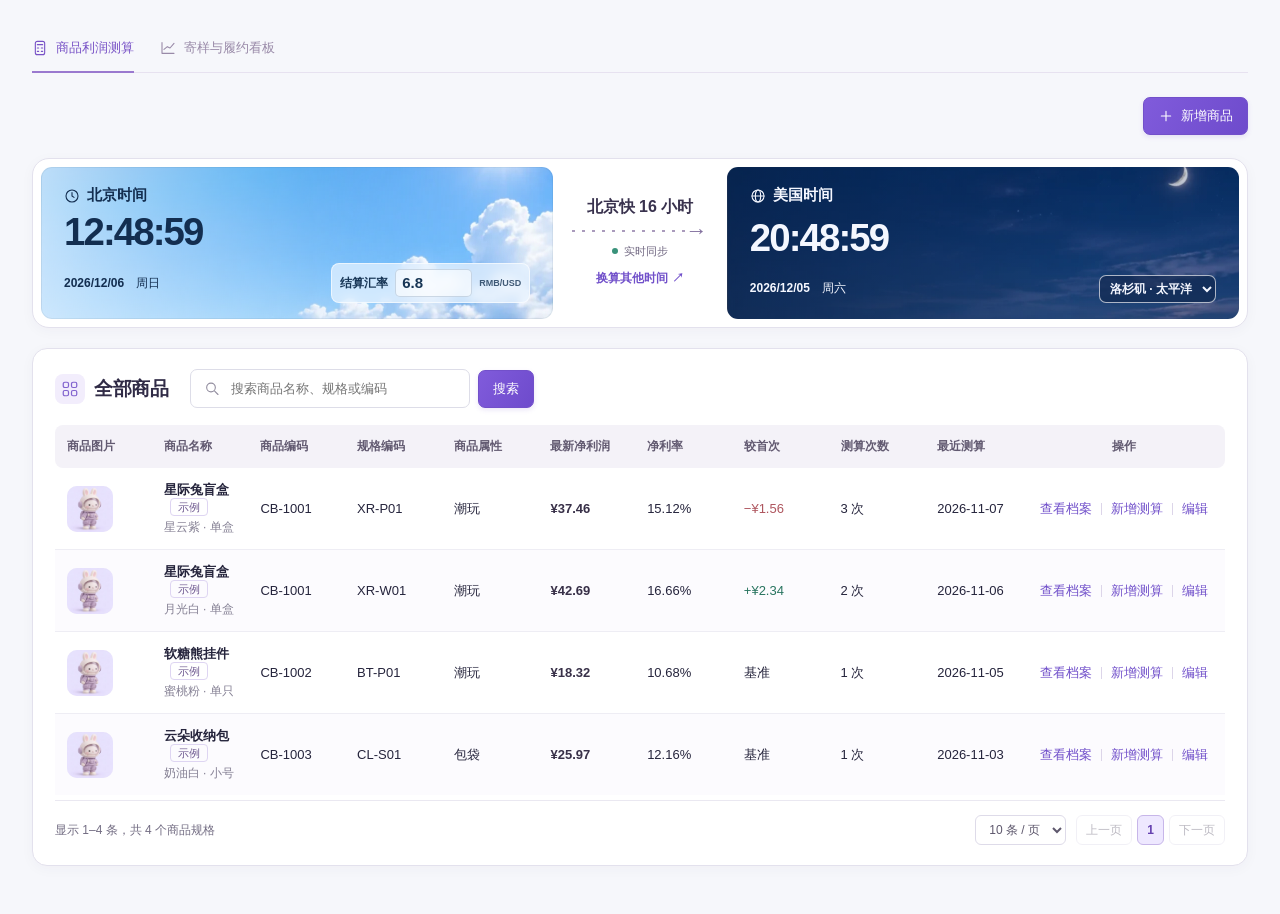
==== commit ab3ed359: "精简利润页面并完善 BI 分页和四周趋势" ====
--- a/cross-border-profit.html
+++ b/cross-border-profit.html
@@ -181,7 +181,7 @@
 .basics-grid{column-gap:18px;row-gap:14px}
 #basic-editor{max-height:90vh;overflow-y:auto}
 @media(max-width:380px){.fields.basics-grid{grid-template-columns:minmax(0,1fr)}}
-</style><link rel="stylesheet" href="./profit-comparison.css?v=261d70282a01"><link rel="stylesheet" href="./profit-bi.css?v=4751386f9a4d"></head><body><main id="app"></main><div id="toast" role="status"></div><script>(function(root){
+</style><link rel="stylesheet" href="./profit-comparison.css?v=261d70282a01"><link rel="stylesheet" href="./profit-bi.css?v=cf323610b5bc"></head><body><main id="app"></main><div id="toast" role="status"></div><script>(function(root){
   const cache = new Map();
   function local(timestamp, zone) {
     if (!cache.has(zone)) cache.set(zone, new Intl.DateTimeFormat('en-CA', {timeZone:zone,year:'numeric',month:'2-digit',day:'2-digit',hour:'2-digit',minute:'2-digit',second:'2-digit',hourCycle:'h23'}));
@@ -279,7 +279,7 @@
   }
   const api={FEES,DEFAULTS,recommend,calculate};root.DailyCore=api;if(typeof module!=='undefined')module.exports=api;
 })(globalThis);
-</script><script src="./profit-bi-core.js?v=367b34d70728"></script><script src="./profit-bi.js?v=15c330dc3de5"></script><script>
+</script><script src="./profit-bi-core.js?v=fe8e5bce0f29"></script><script src="./profit-bi.js?v=20ff28d4067b"></script><script>
 const ico={box:'<path d="m3 7 9-5 9 5v10l-9 5-9-5zm0 0 9 5 9-5m-9 5v10M7 4.8l9 5"/>',clock:'<circle cx="12" cy="12" r="9"/><path d="M12 7v5l3 2"/>',db:'<ellipse cx="12" cy="5" rx="8" ry="3"/><path d="M4 5v14c0 4 16 4 16 0V5M4 12c0 4 16 4 16 0"/>',chev:'<path d="m8 10 4 4 4-4"/>',go:'<path d="m9 6 6 6-6 6"/>',search:'<circle cx="10.5" cy="10.5" r="6.5"/><path d="m16 16 5 5"/>',plus:'<path d="M12 5v14M5 12h14"/>',grid:'<rect x="3" y="3" width="7" height="7" rx="2"/><rect x="14" y="3" width="7" height="7" rx="2"/><rect x="3" y="14" width="7" height="7" rx="2"/><rect x="14" y="14" width="7" height="7" rx="2"/>',globe:'<circle cx="12" cy="12" r="9"/><ellipse cx="12" cy="12" rx="4" ry="9"/><path d="M3 12h18"/>',file:'<path d="M5 3h10l4 4v14H5zM14 3v6h5M9 13h6M9 17h6"/>',calc:'<rect x="5" y="2" width="14" height="20" rx="3"/><path d="M8 7h8M8 12h2m4 0h2m-8 5h2m4 0h2"/>',chart:'<path d="M3 4v16h18M6 14l5-4 4 2 6-7"/>',ship:'<rect x="2" y="6" width="12" height="10" rx="2"/><path d="M14 9h4l4 4v3h-8"/><circle cx="6" cy="17" r="2"/><circle cx="18" cy="17" r="2"/>',down:'<path d="M12 3v12m-5-5 5 5 5-5M4 16v5h16v-5"/>',sl:'<path d="M4 7h7m4 0h5M4 17h2m4 0h10"/><circle cx="13" cy="7" r="2"/><circle cx="8" cy="17" r="2"/>'};
 const I=(k)=>'<svg class="i" viewBox="0 0 24 24">'+ico[k]+'</svg>';
 
@@ -308,6 +308,7 @@
 function table(headers,rows,cl=''){return '<div class="tablewrap"><table class="table '+cl+'"><thead><tr>'+headers.map(t=>'<th scope="col">'+esc(t)+'</th>').join('')+'</tr></thead><tbody>'+rows.map(r=>'<tr>'+r.map((c,i)=>'<td'+(cl==='catalog-table'?' data-label="'+esc(headers[i])+'"':'')+'>'+c+'</td>').join('')+'</tr>').join('')+'</tbody></table></div>';}
 const defaults=DailyCore.DEFAULTS, fees=DailyCore.FEES;
 const identityKeys=['name','spec','specCode','productCode'];
+const requiredIdentityKeys=identityKeys.filter(k=>k!=='spec');
 const shipKeys=['store','attribute','packType','length','width','height','weight'];
 const labels={name:'商品名称',spec:'商品规格',specCode:'规格编码',productCode:'商品编码',store:'发货店铺',attribute:'商品属性',packType:'尺寸类型',length:'长',width:'宽',height:'高',weight:'实重',chinaPrice:'中国组合价',costRate:'产品成本比例',salePrice:'美区商品售价',buyerShipping:'向买家收取的运费',receipt:'最终含税实收',logistics:'实际物流成本',currency:'物流币种',fx:'结算汇率',referenceChina:'国内组合价',multiplier:'参考售价倍率',divisor:'去税除数',tax:'所得税率',...Object.fromEntries(fees.map(f=>[f.key,f.name]))};
 const units={length:'cm',width:'cm',height:'cm',weight:'kg',chinaPrice:'RMB',referenceChina:'RMB',salePrice:'USD',receipt:'USD',buyerShipping:'USD',costRate:'%',fx:'RMB/USD',multiplier:'倍',tax:'%',...Object.fromEntries(fees.map(f=>[f.key,'%']))};
@@ -340,14 +341,14 @@
 function ref(f){return Number(DailyCore.recommend(num(f,'referenceChina'),num(f,'multiplier'),num(f,'fx')).toFixed(2));}
 const sig=f=>JSON.stringify(shipKeys.map(k=>String(f[k])));
 function quote(f){return {...FreightCore.quote({...Object.fromEntries(['length','width','height','weight'].map(k=>[k,num(f,k)])),attribute:f.attribute,store:f.store,naked:f.packType==='裸货尺寸'}),signature:sig(f)};}
-const basicFields=['name','spec','attribute','productCode','specCode'];
+const basicFields=['name','attribute','productCode','specCode'];
 function productAttribute(p){
  const value=p.attribute??last(p.records)?.fields?.attribute;
  return options.attribute.includes(value)?value:'未分类';
 }
 function identity(f){return Object.fromEntries(identityKeys.map(k=>[k,String(f[k]).trim()]));}
 function key(f){return JSON.stringify(['name','specCode','productCode'].map(k=>String(f[k]).trim()));}
-const metaText=p=>p.spec+'　/　商品属性 '+(p.records?productAttribute(p):(p.attribute||'未分类'))+'　/　规格编码 '+p.specCode+'　/　商品编码 '+p.productCode;
+const metaText=p=>(p.spec?p.spec+'　/　':'')+'商品属性 '+(p.records?productAttribute(p):(p.attribute||'未分类'))+'　/　规格编码 '+p.specCode+'　/　商品编码 '+p.productCode;
 function formatValue(k,f){const v=f[k];if(v==null||v==='')return '未填写';const unit=k==='logistics'?f.currency:units[k];return String(v)+(unit?(unit==='%'?'':' ')+unit:'');}
 function changes(a,b){return Object.keys(labels).filter(k=>!identityKeys.includes(k)&&String(a[k]??'')!==String(b[k]??'')).map(k=>labels[k]+' '+formatValue(k,a)+' → '+formatValue(k,b));}
 function snap(f,q,adopt,t=Date.now()){let recommendation=null;try{recommendation=ref(f)}catch{}return {saved:t,fields:clone(f),quote:q?clone(q):null,adopted:adopt?clone(adopt):null,reference:recommendation,result:calc(f),rateTable:FreightCore.updatedAt};}
@@ -443,8 +444,8 @@
  };
  form.onsubmit=async event=>{
   event.preventDefault();if(saving||save.disabled)return;
-  const values={...identity(Object.fromEntries(new FormData(form))),attribute:form.elements.attribute.value};
-  const missing=identityKeys.find(k=>!values[k]);
+  const values={...identity({...original,...Object.fromEntries(new FormData(form))}),attribute:form.elements.attribute.value};
+  const missing=requiredIdentityKeys.find(k=>!values[k]);
   if(missing){error.textContent='请填写'+labels[missing]+'。';form.elements[missing].focus();return;}
   saving=true;for(const field of form.elements)field.disabled=true;error.textContent='';
   try{
@@ -480,7 +481,7 @@
 }
 function workspaceNav(active){return '<nav class="profit-workspace-nav" aria-label="跨境利润功能"><a href="#list"'+(active==='list'?' aria-current="page"':'')+'>'+I('calc')+'商品利润测算</a><a href="#bi"'+(active==='bi'?' aria-current="page"':'')+'>'+I('chart')+'寄样与履约看板</a></nav>';}
 function listPage(){
- $('app').innerHTML=workspaceNav('list')+heading('跨境利润','按商品和规格查找历次利润测算。',action('新增商品','new','',true,'plus'))+panel(sect('全部商品','grid','<form class="catalog-search" id="catalog-search"><label class="search">'+I('search')+'<input id="search" type="search" aria-label="搜索商品" placeholder="搜索商品名称、规格或编码" value="'+esc(query)+'"></label><button type="submit" class="btn p">搜索</button></form>')+'<div id="listrows"></div>');listRows();
+ $('app').innerHTML=workspaceNav('list')+'<div class="pagehead"><div></div><div class="actions">'+action('新增商品','new','',true,'plus')+'</div></div>'+panel(sect('全部商品','grid','<form class="catalog-search" id="catalog-search"><label class="search">'+I('search')+'<input id="search" type="search" aria-label="搜索商品" placeholder="搜索商品名称、规格或编码" value="'+esc(query)+'"></label><button type="submit" class="btn p">搜索</button></form>')+'<div id="listrows"></div>');listRows();
  $('catalog-search').onsubmit=event=>{event.preventDefault();query=$('search').value;catalogPage=1;listRows();};
 }
 let chartObserver;
@@ -616,7 +617,7 @@
  const f=draft.fields;const idPanel=panel(sect('商品信息','box')+fields(basicFields.filter(k=>k!=='attribute'),'two basics-grid')+'<div class="product-upload"><span id="draft-photo">'+cover({name:f.name,photo:draft.photo})+'</span><div><h3>商品图片</h3>'+photoPicker()+'</div></div>');
  const saveLabel=p?'保存为第 '+(draft.base+1)+' 次测算':'保存商品与首次测算';
  const baseline=p?'<div class="comparison-baseline"><div>'+I('clock')+'<span>对比基准</span><strong>第 '+draft.sourceNumber+' 次测算</strong><span>'+esc(date(draft.baseline.saved))+'</span></div><span>已保存记录</span></div>':'';
- $('app').innerHTML=(p?'<div class="comparison-editor">':'')+heading(p?'新增第 '+(draft.base+1)+' 次测算':'新增商品与首次测算',p?p.name+'　/　'+metaText(p):'填写商品身份和本次测算数据，保存后建立首次利润基准。','',action('返回'+(p?'档案':'列表'),p?'profile':'home',p?.id||''))+baseline+'<div class="split"><div>'+(p?'':idPanel)+settlementBlock()+shippingBlock()+refBlock()+paymentBlock()+parametersBlock()+'</div><div class="right"><div id="profitHero"></div>'+panel('<div id="calculated"></div><p class="footline error" role="alert" id="formError"></p><button id="save" class="btn p wide" type="button" data-action="save">'+saveLabel+'</button><p class="footline comparison-save-note">'+(p?'保存后追加新记录，保留每次测算的完整数据。':'首次测算将作为本商品的利润基准。')+'</p>')+'</div></div>'+(p?'</div>':'');
+ $('app').innerHTML=(p?'<div class="comparison-editor">':'')+heading(p?'新增第 '+(draft.base+1)+' 次测算':'新增商品与首次测算',p?p.name+'　/　'+metaText(p):'填写商品身份和本次测算数据，保存后建立首次利润基准。','',action('返回'+(p?'档案':'列表'),p?'profile':'home',p?.id||''))+baseline+'<div class="split"><div>'+(p?'':idPanel)+settlementBlock()+paymentBlock()+shippingBlock()+refBlock()+parametersBlock()+'</div><div class="right"><div id="profitHero"></div>'+panel('<div id="calculated"></div><p class="footline error" role="alert" id="formError"></p><button id="save" class="btn p wide" type="button" data-action="save">'+saveLabel+'</button><p class="footline comparison-save-note">'+(p?'保存后追加新记录，保留每次测算的完整数据。':'首次测算将作为本商品的利润基准。')+'</p>')+'</div></div>'+(p?'</div>':'');
  updateCalc();
  if(p){document.querySelector('.comparison-editor').classList.toggle('historical-basis',draft.sourceNumber<draft.base);comparisonObserver=new ResizeObserver(syncComparisonSticky);comparisonObserver.observe(document.querySelector('.comparison-editor .right'));syncComparisonSticky();}
 }
@@ -658,7 +659,7 @@
 function saveRecord(){
  if(busy||!draft||draft.photoLoading)return;const d=draft,f=d.fields;let record;
  try{
-  for(const k of identityKeys)if(!String(f[k]??'').trim()||String(f[k]).trim().length>200){$('f-'+k)?.focus();throw Error('请填写'+labels[k]+'，每项最多 200 字。');}
+  for(const k of requiredIdentityKeys)if(!String(f[k]??'').trim()||String(f[k]).trim().length>200){$('f-'+k)?.focus();throw Error('请填写'+labels[k]+'，每项最多 200 字。');}
   for(const k of ['length','width','height','weight','referenceChina'])if(f[k]!=='')num(f,k);
   if(!d.productId&&products.some(p=>p.identity===key(f)))throw Error('该商品已经建档，请在商品列表打开原档案追加测算。');
   record=snap({...f,...identity(f)},d.quote,d.adopted);
--- a/profit-bi.css
+++ b/profit-bi.css
@@ -111,6 +111,13 @@
 .profit-bi .bi-text-button:hover{color:#7444b2}
 .profit-bi .bi-text-button .bi-icon{width:12px;height:12px}
 .profit-bi .bi-table-footer{display:flex;align-items:center;justify-content:space-between;gap:15px;padding:16px 0;font-size:10px;line-height:1.7;color:#aa9ab5;border-top:1px solid #f0ebf5;flex-wrap:wrap}
+.profit-bi .bi-pagination{display:flex;align-items:center;justify-content:flex-end;gap:6px;flex-wrap:wrap;font-size:10px}
+.profit-bi .bi-pagination button{display:flex;align-items:center;justify-content:center;min-width:27px;height:28px;border:1px solid #e8e0f1;border-radius:5px;padding:0 7px;background:#fff;color:#a08bb2;line-height:1}
+.profit-bi .bi-pagination button:hover:not(:disabled){border-color:#c4addc;background:#faf6ff;color:#8155b5}
+.profit-bi .bi-pagination button[aria-current=page]{background:#f0e8fa;border-color:#d9c9ee;color:#8055b5;font-weight:550}
+.profit-bi .bi-pagination button:disabled{opacity:.4;cursor:default}
+.profit-bi .bi-pagination .bi-select{width:99px;height:28px;font-size:10px;padding-left:8px;padding-right:8px}
+.profit-bi .bi-comparison-footer{display:flex;align-items:center;justify-content:space-between;gap:12px;flex-wrap:wrap;border-top:1px solid #f0ebf5;padding-top:15px;margin-top:18px;font-size:10px;color:#aa9ab5}
 .profit-bi .bi-chart-grid{display:grid;grid-template-columns:minmax(0,1.08fr) minmax(0,1fr);gap:20px}
 .profit-bi .bi-chart-grid .bi-panel{display:flex;flex-direction:column}
 .profit-bi .bi-chart-grid .bi-panel-heading{margin-bottom:13px}
@@ -132,7 +139,7 @@
 .profit-bi .bi-comparison{display:flex;flex-direction:column;gap:9px;margin-top:9px;flex:1;justify-content:center}
 .profit-bi .bi-compare-row{display:grid;grid-template-columns:minmax(100px,1.1fr) minmax(70px,1fr) 60px;align-items:center;gap:16px;padding:7px 0;border:0;background:transparent;line-height:1.5;color:#9883a9;text-align:left}
 .profit-bi .bi-compare-name{font-size:10px;white-space:nowrap;overflow:hidden;text-overflow:ellipsis}
-.profit-bi .bi-compare-row:hover .bi-compare-name{color:#7e54b3}
+.profit-bi .bi-compare-row{cursor:default}
 .profit-bi .bi-compare-row b{font-size:11px;font-weight:500;text-align:right;white-space:nowrap;font-variant-numeric:tabular-nums}
 .profit-bi .bi-stack{display:flex;height:7px;gap:2px;background:#fff;border-radius:4px;overflow:hidden}
 .profit-bi .bi-stack i{display:block;min-width:0;background:#ac91d5}
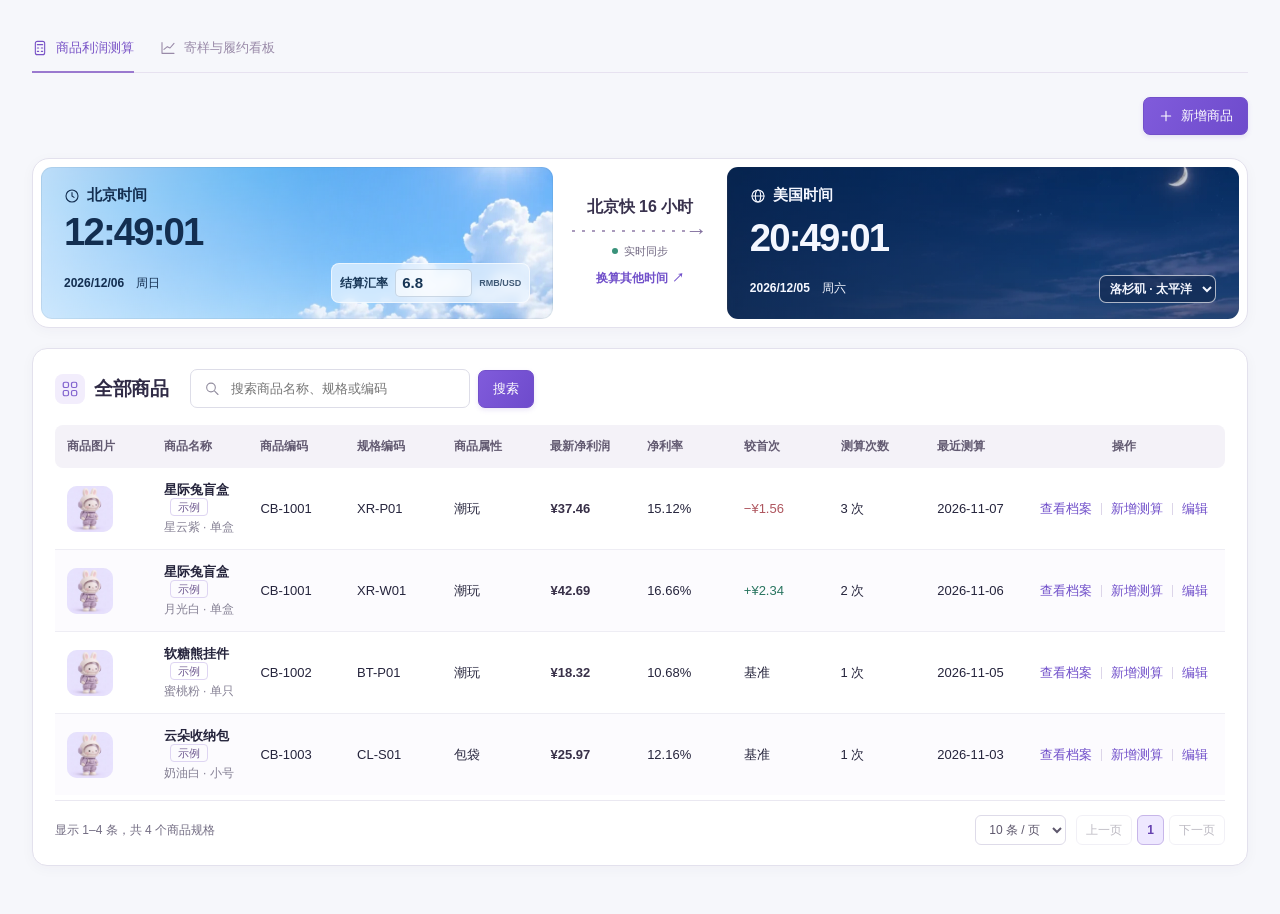
==== commit cb32e988: "商品履约对比固定展示前六条" ====
--- a/cross-border-profit.html
+++ b/cross-border-profit.html
@@ -279,7 +279,7 @@
   }
   const api={FEES,DEFAULTS,recommend,calculate};root.DailyCore=api;if(typeof module!=='undefined')module.exports=api;
 })(globalThis);
-</script><script src="./profit-bi-core.js?v=fe8e5bce0f29"></script><script src="./profit-bi.js?v=20ff28d4067b"></script><script>
+</script><script src="./profit-bi-core.js?v=fe8e5bce0f29"></script><script src="./profit-bi.js?v=3832bef5b597"></script><script>
 const ico={box:'<path d="m3 7 9-5 9 5v10l-9 5-9-5zm0 0 9 5 9-5m-9 5v10M7 4.8l9 5"/>',clock:'<circle cx="12" cy="12" r="9"/><path d="M12 7v5l3 2"/>',db:'<ellipse cx="12" cy="5" rx="8" ry="3"/><path d="M4 5v14c0 4 16 4 16 0V5M4 12c0 4 16 4 16 0"/>',chev:'<path d="m8 10 4 4 4-4"/>',go:'<path d="m9 6 6 6-6 6"/>',search:'<circle cx="10.5" cy="10.5" r="6.5"/><path d="m16 16 5 5"/>',plus:'<path d="M12 5v14M5 12h14"/>',grid:'<rect x="3" y="3" width="7" height="7" rx="2"/><rect x="14" y="3" width="7" height="7" rx="2"/><rect x="3" y="14" width="7" height="7" rx="2"/><rect x="14" y="14" width="7" height="7" rx="2"/>',globe:'<circle cx="12" cy="12" r="9"/><ellipse cx="12" cy="12" rx="4" ry="9"/><path d="M3 12h18"/>',file:'<path d="M5 3h10l4 4v14H5zM14 3v6h5M9 13h6M9 17h6"/>',calc:'<rect x="5" y="2" width="14" height="20" rx="3"/><path d="M8 7h8M8 12h2m4 0h2m-8 5h2m4 0h2"/>',chart:'<path d="M3 4v16h18M6 14l5-4 4 2 6-7"/>',ship:'<rect x="2" y="6" width="12" height="10" rx="2"/><path d="M14 9h4l4 4v3h-8"/><circle cx="6" cy="17" r="2"/><circle cx="18" cy="17" r="2"/>',down:'<path d="M12 3v12m-5-5 5 5 5-5M4 16v5h16v-5"/>',sl:'<path d="M4 7h7m4 0h5M4 17h2m4 0h10"/><circle cx="13" cy="7" r="2"/><circle cx="8" cy="17" r="2"/>'};
 const I=(k)=>'<svg class="i" viewBox="0 0 24 24">'+ico[k]+'</svg>';
 
